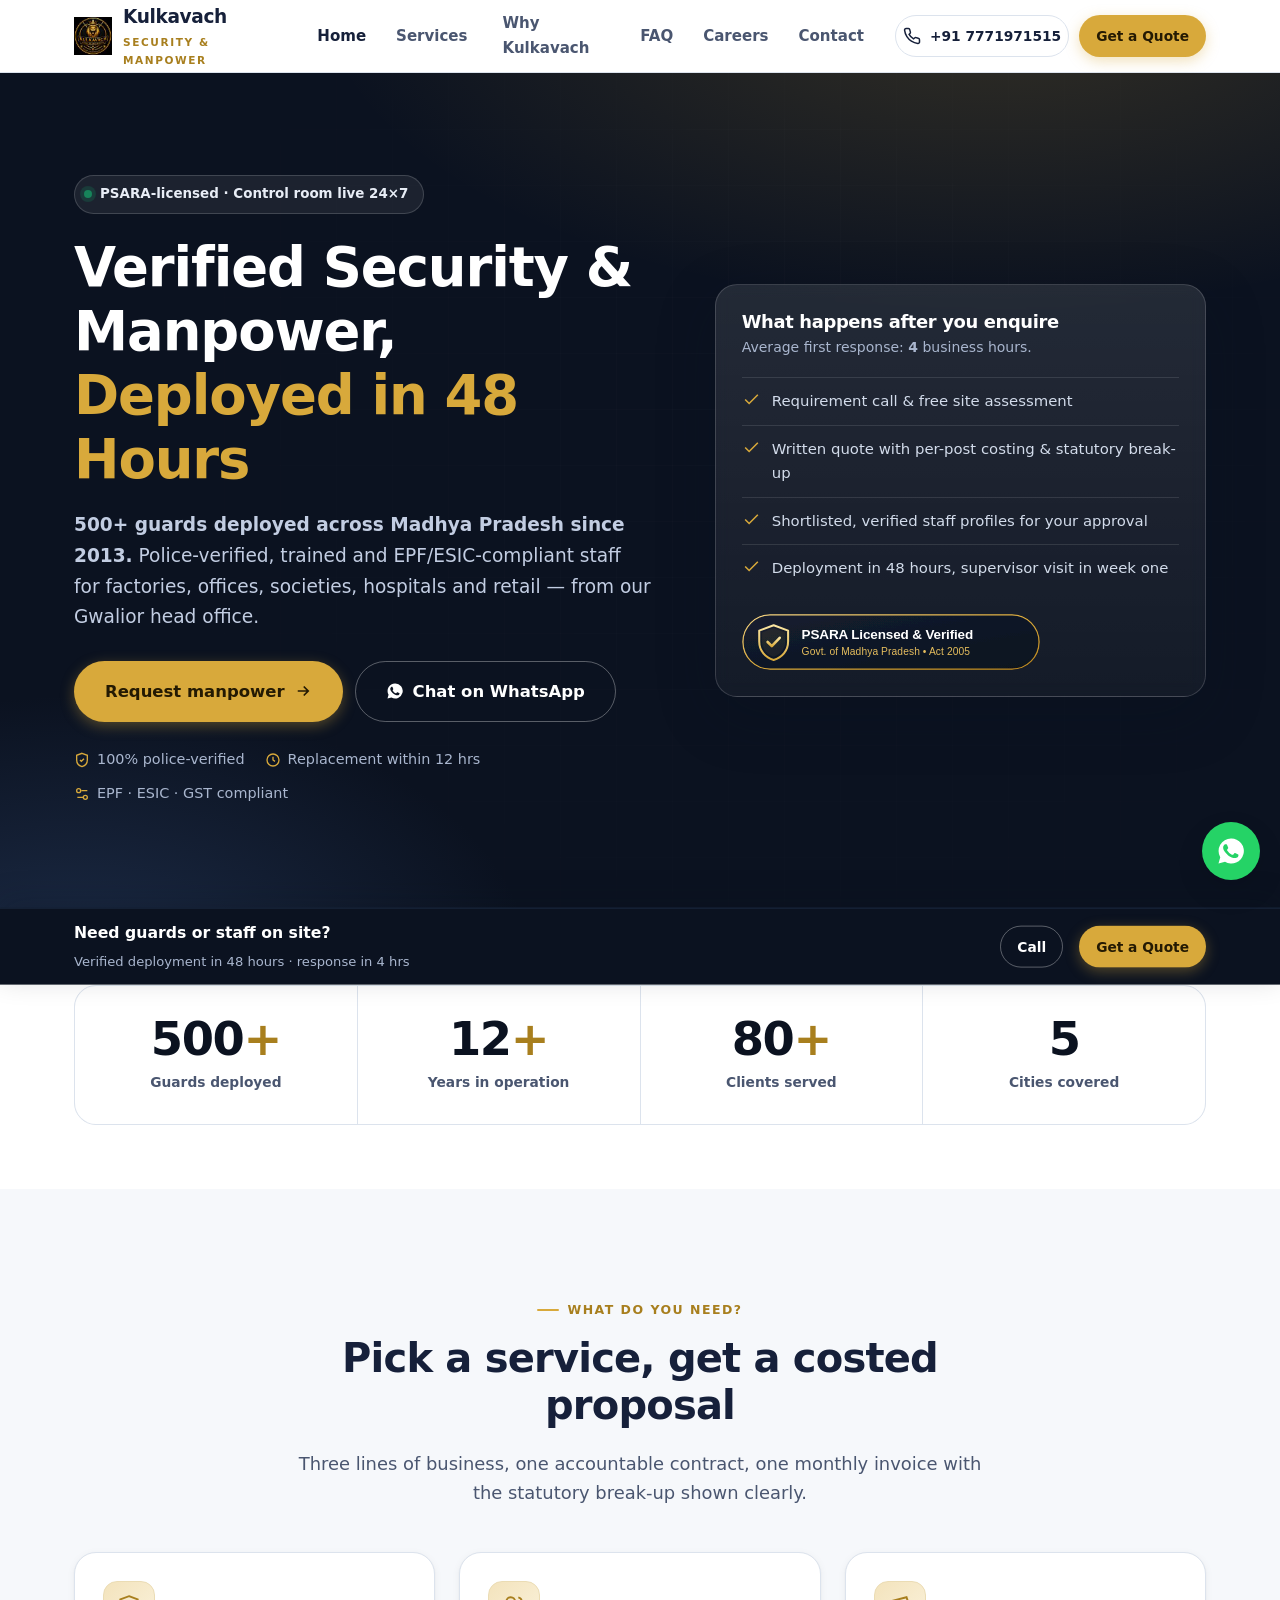
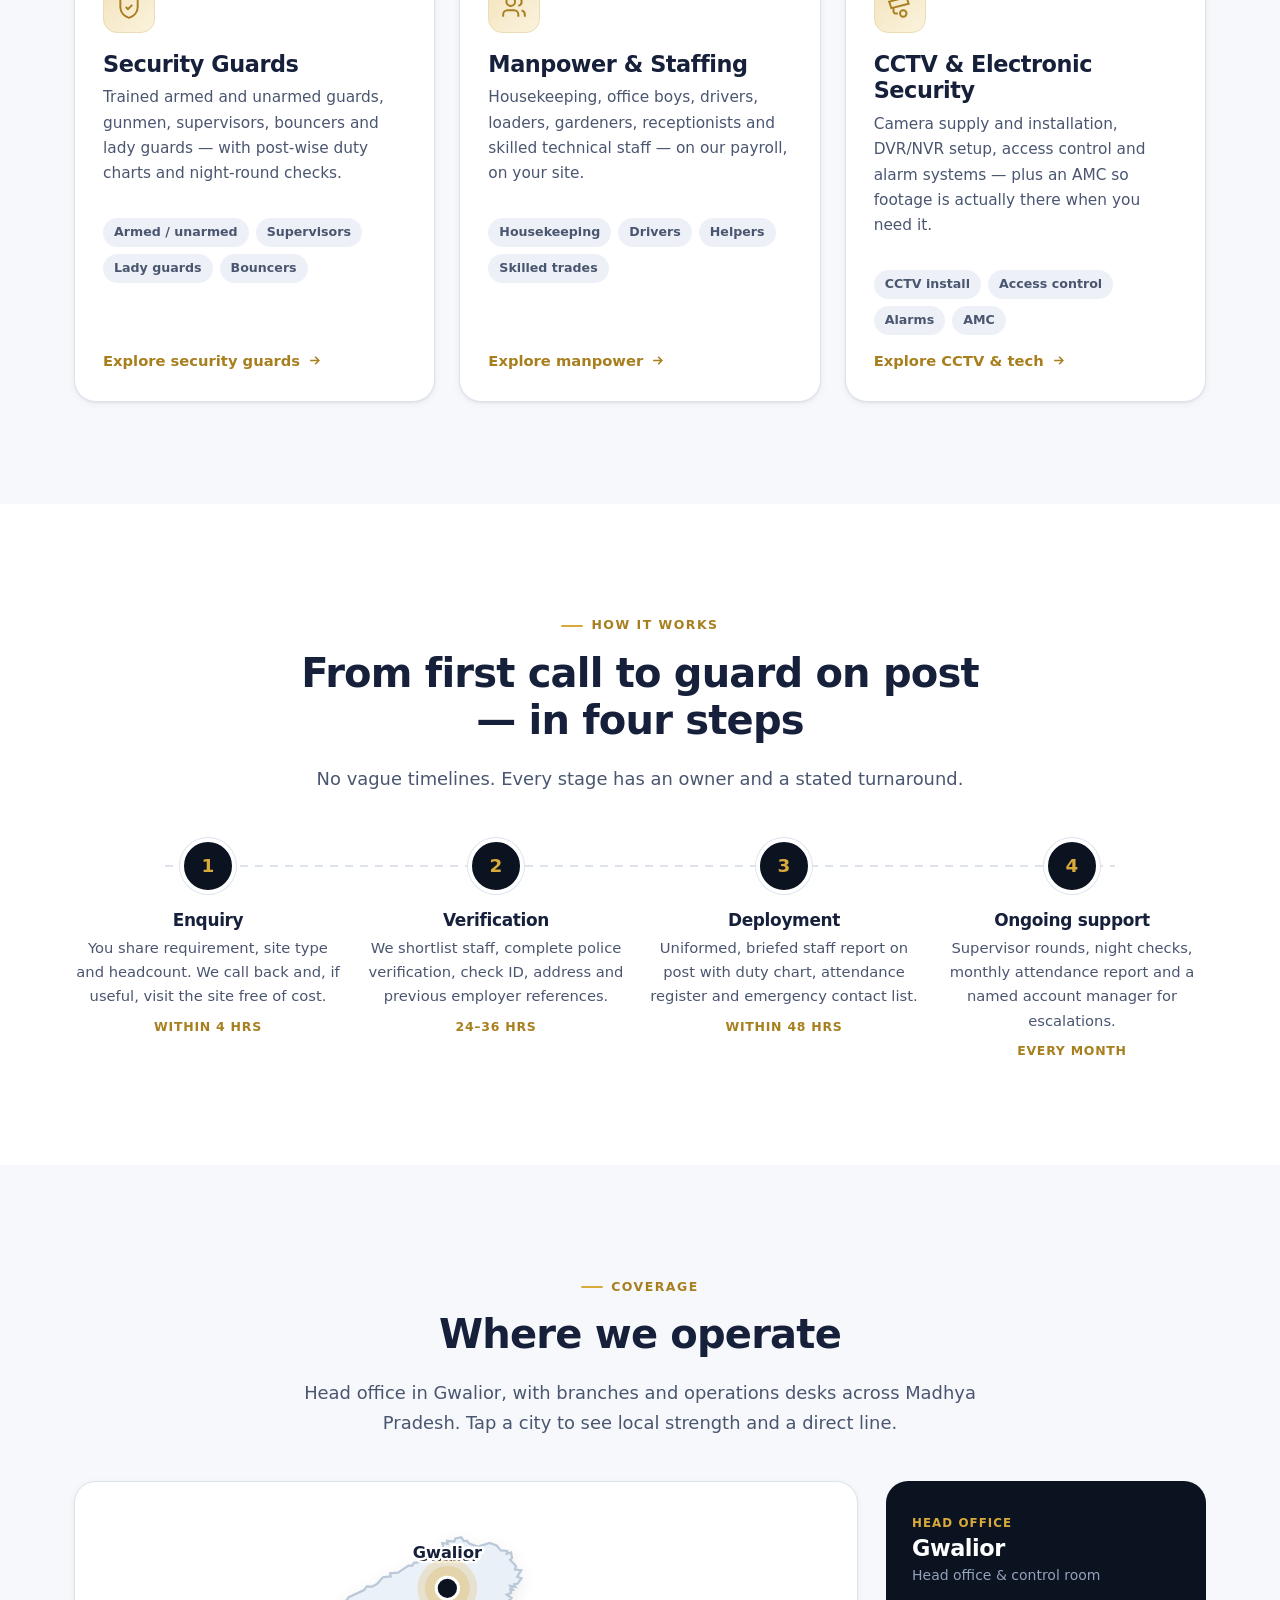
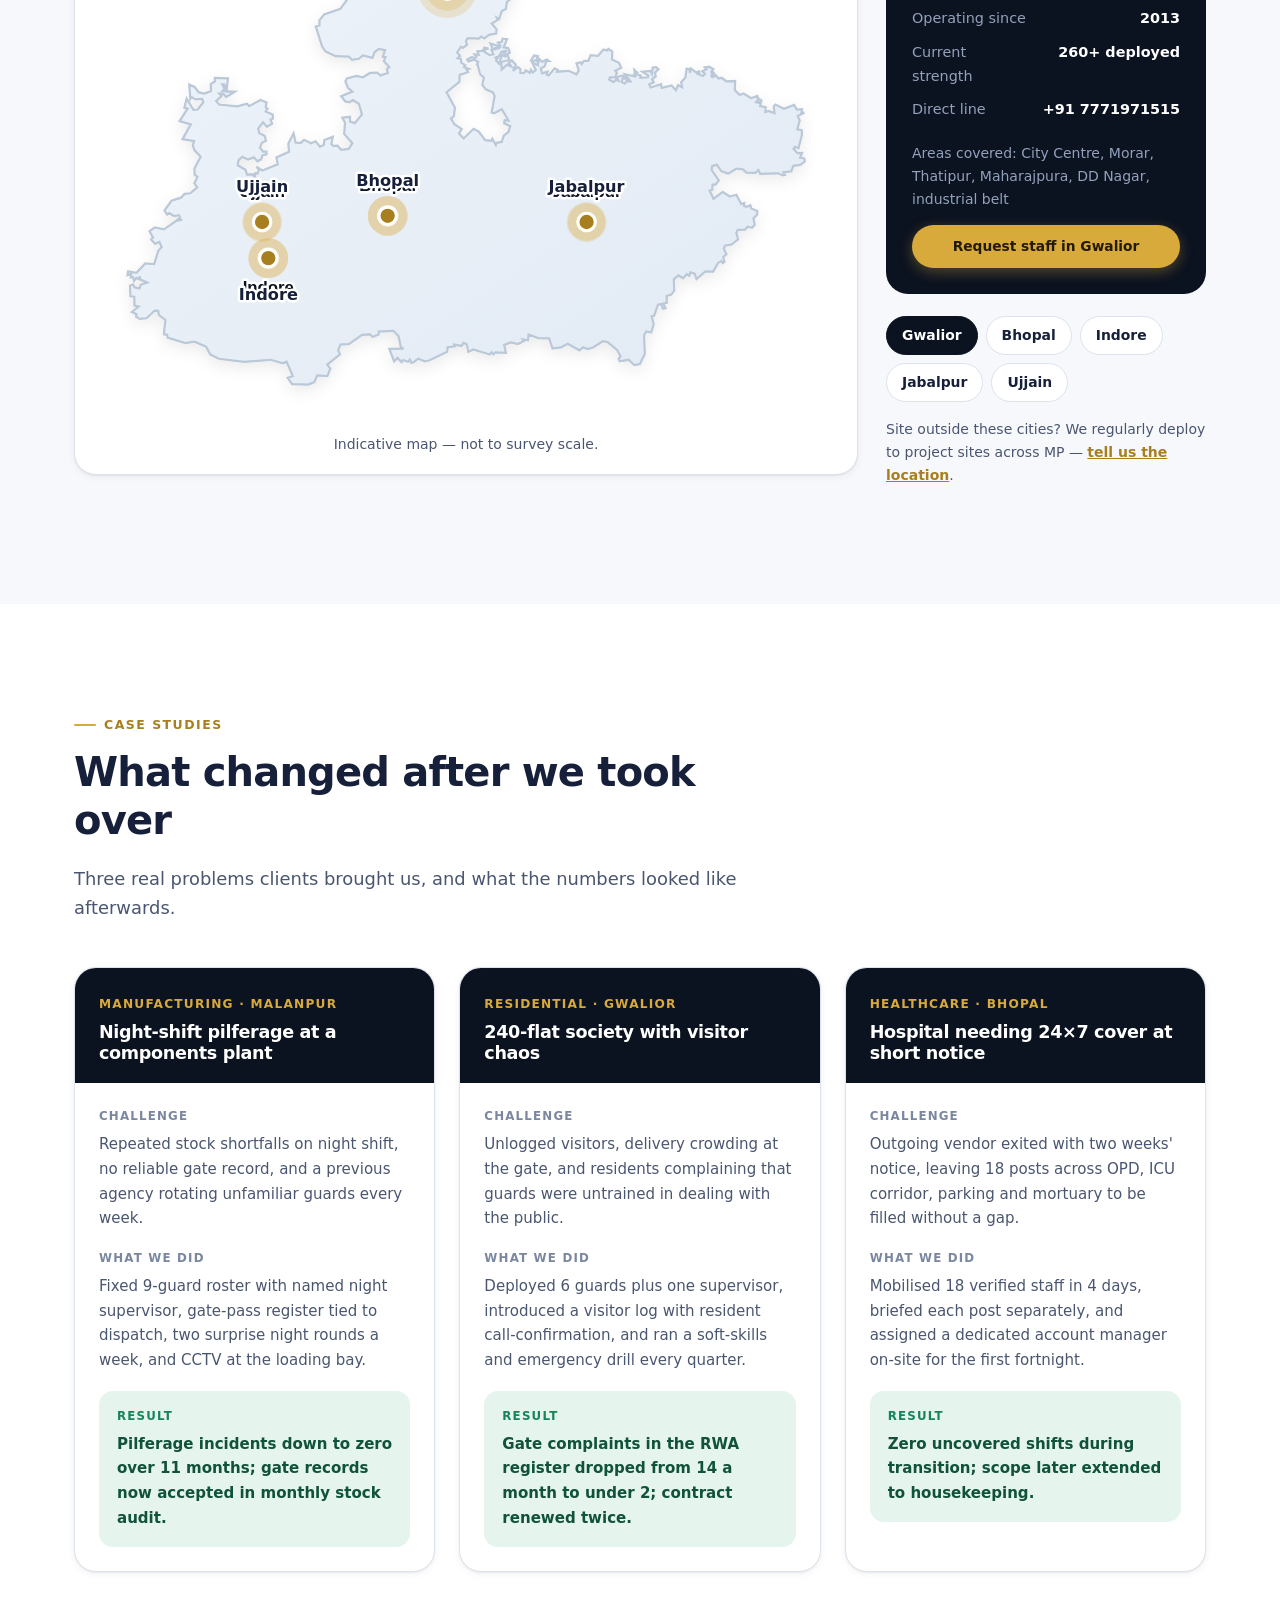
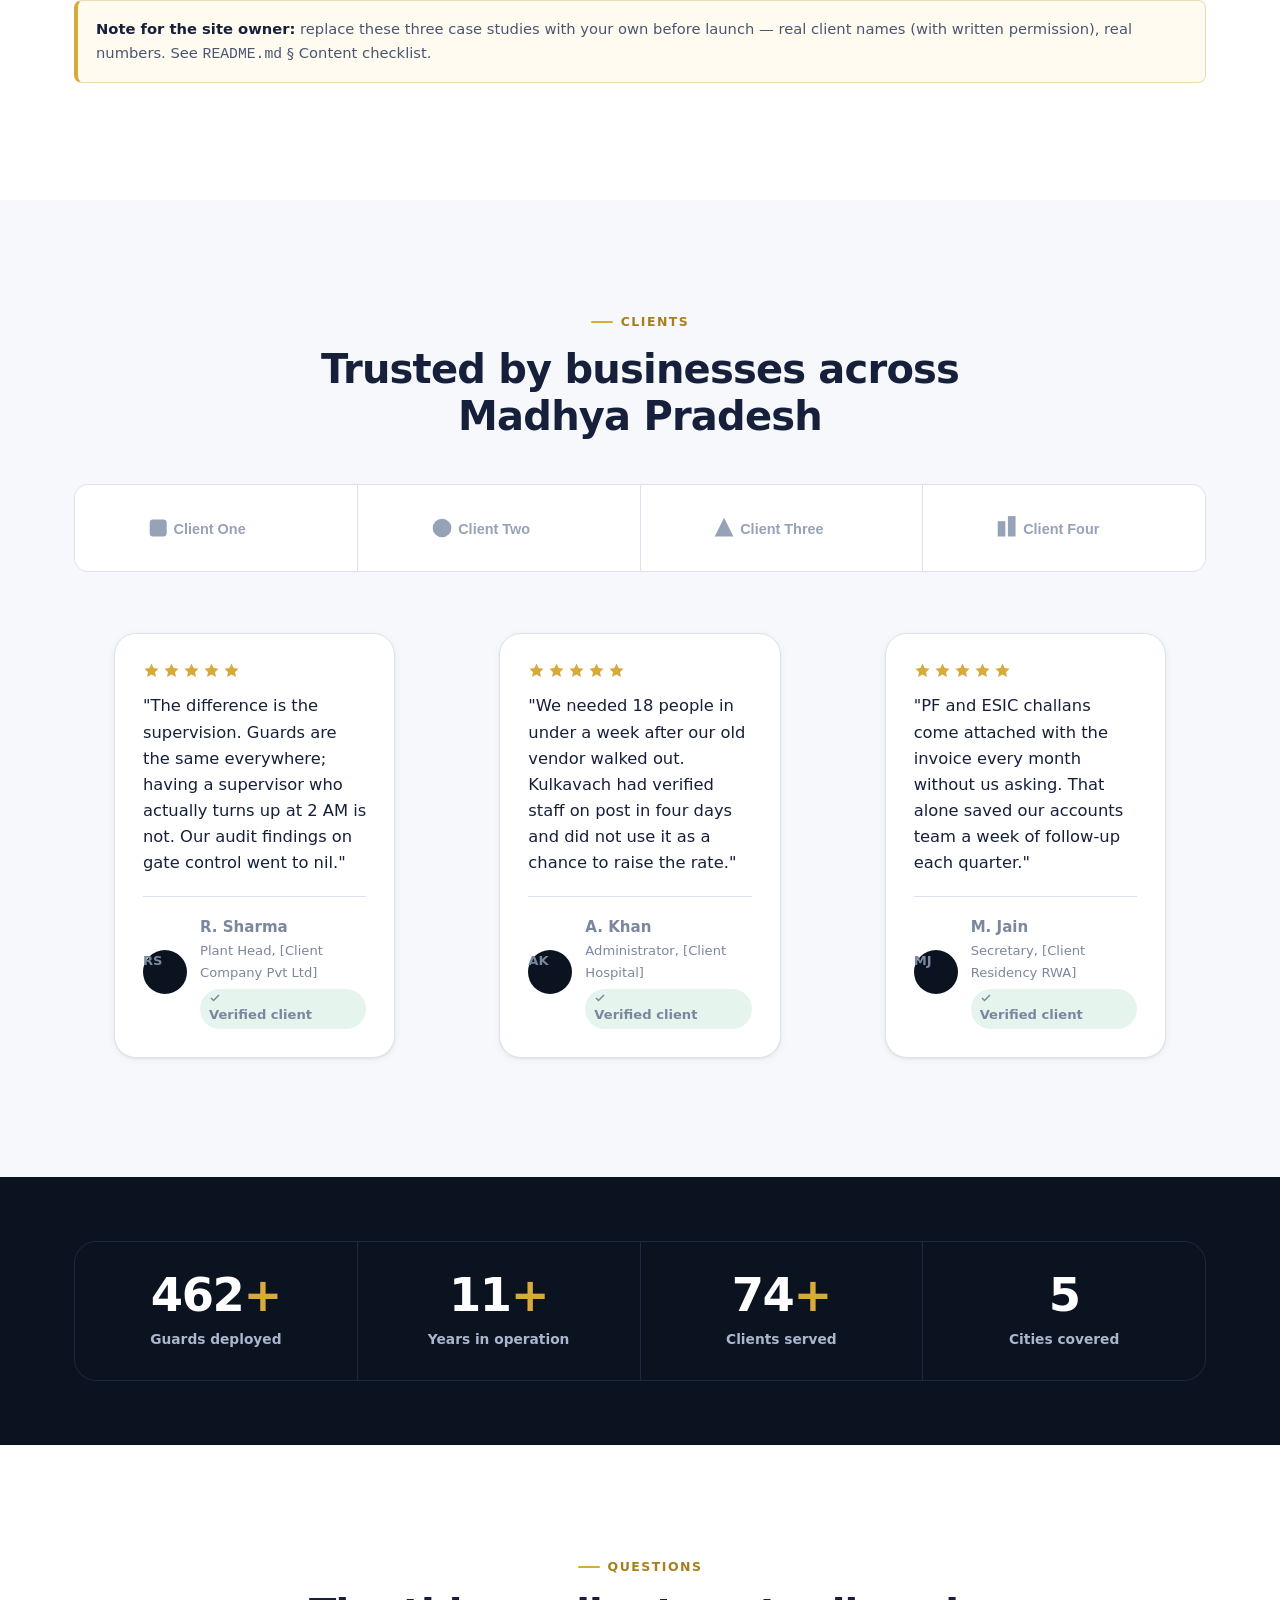
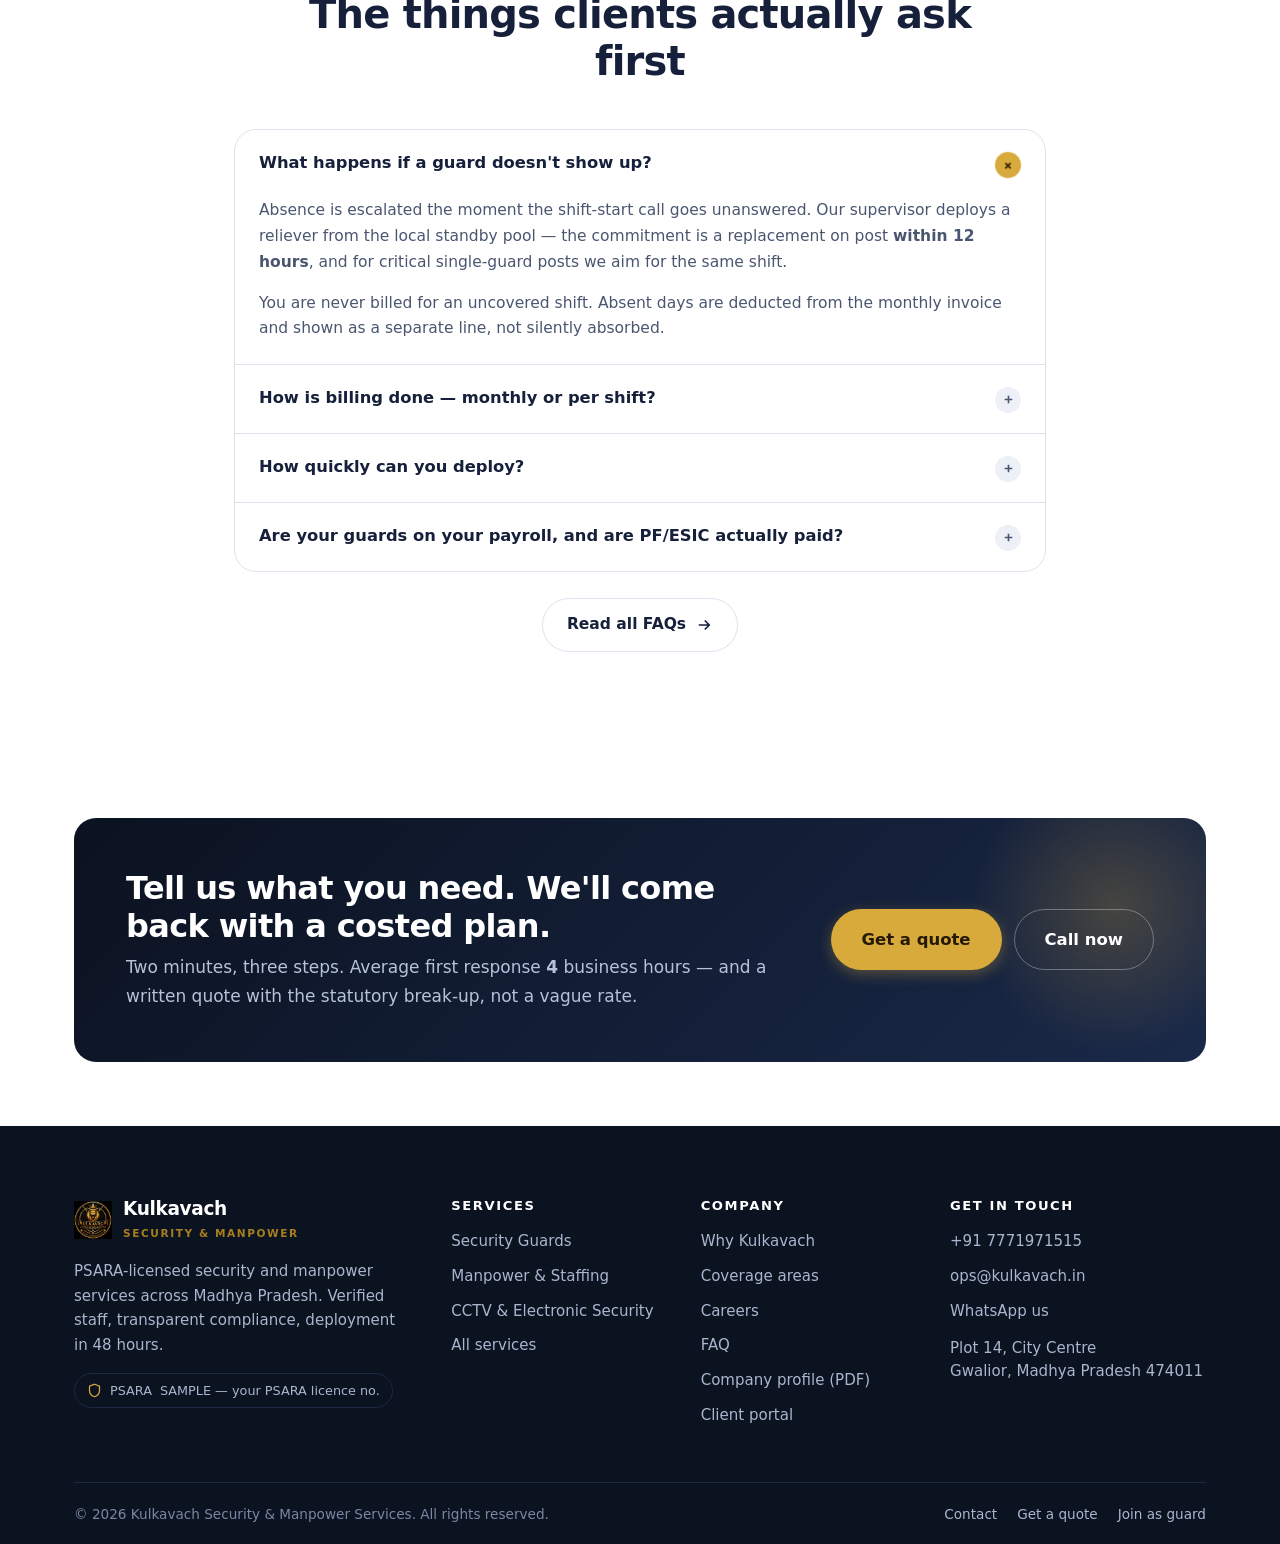
==== index.html @ 5e519652 "Show Madhya Pradesh coverage map" ====
<!DOCTYPE html>
<html lang="en-IN">
<head>
<meta charset="utf-8">
<meta name="viewport" content="width=device-width, initial-scale=1">
<title>Kulkavach — Verified Security &amp; Manpower, Deployed in 48 Hours | Gwalior &amp; MP</title>
<meta name="description" content="PSARA-licensed security guards, housekeeping and skilled manpower across Madhya Pradesh. Police-verified staff, EPF/ESIC compliant, deployed in 48 hours. Get a quote in under 2 minutes.">
<meta name="theme-color" content="#0B1220">
<link rel="icon" href="assets/img/kulkavach-logo.jpg" type="image/jpeg">
<link rel="canonical" href="https://www.kulkavach.in/">
<meta property="og:type" content="website">
<meta property="og:title" content="Kulkavach — Verified Security &amp; Manpower, Deployed in 48 Hours">
<meta property="og:description" content="PSARA-licensed guards and staffing across Madhya Pradesh. Police-verified, EPF/ESIC compliant, deployed in 48 hours.">
<meta property="og:image" content="assets/img/og-cover.svg">
<meta name="robots" content="noindex,nofollow"><!-- DEMO-ONLY: delete this line before launch -->
<link rel="stylesheet" href="assets/css/style.css">
</head>
<body data-wa-service="Security Guards / Manpower">

<a class="skip" href="#main">Skip to content</a>

<!-- ============================= HEADER ============================= -->
<header class="header">
  <div class="wrap header__inner">
    <a class="brand" href="index.html" aria-label="Kulkavach — home">
      <img class="brand__mark" src="assets/img/kulkavach-logo.jpg" alt="" aria-hidden="true">
      <span>
        <span class="brand__name" data-kv="brand.name">Kulkavach</span>
        <span class="brand__tag" data-kv="brand.tagline">Security &amp; Manpower</span>
      </span>
    </a>

    <nav class="nav" id="primary-nav" aria-label="Primary">
      <a href="index.html" aria-current="page">Home</a>

      <div class="nav__item">
        <button class="nav__toggle" type="button" aria-expanded="false" aria-haspopup="true">
          Services
          <svg viewBox="0 0 12 8" fill="none" stroke="currentColor" stroke-width="2" aria-hidden="true"><path d="M1 1l5 5 5-5"/></svg>
        </button>
        <ul class="nav__menu">
          <li><a href="security-guards.html"><strong>Security Guards</strong><span>Armed, unarmed, supervisors, bouncers</span></a></li>
          <li><a href="manpower.html"><strong>Manpower &amp; Staffing</strong><span>Housekeeping, drivers, helpers, skilled labour</span></a></li>
          <li><a href="cctv-surveillance.html"><strong>CCTV &amp; Electronic Security</strong><span>Install, monitor, maintain</span></a></li>
          <li><a href="services.html"><strong>All services</strong><span>Compare and choose</span></a></li>
        </ul>
      </div>

      <a href="about.html">Why Kulkavach</a>
      <a href="faq.html">FAQ</a>
      <a href="careers.html">Careers</a>
      <a href="contact.html">Contact</a>
    </nav>

    <div class="header__cta">
      <a class="btn btn--ghost btn--sm btn--phone" data-kv-href="tel:contact.phonePrimary" href="#">
        <svg viewBox="0 0 24 24" fill="none" stroke="currentColor" stroke-width="2" aria-hidden="true"><path d="M22 16.9v3a2 2 0 01-2.2 2 19.8 19.8 0 01-8.6-3.1 19.5 19.5 0 01-6-6A19.8 19.8 0 012.1 4.2 2 2 0 014.1 2h3a2 2 0 012 1.7c.1 1 .4 1.9.7 2.8a2 2 0 01-.5 2.1L8.1 9.9a16 16 0 006 6l1.3-1.2a2 2 0 012.1-.5c.9.3 1.8.6 2.8.7a2 2 0 011.7 2z"/></svg>
        <span data-kv="contact.phonePrimary">+91 94250 00000</span>
      </a>
      <a class="btn btn--primary btn--sm" href="quote.html">Get a Quote</a>
      <button class="burger" type="button" aria-label="Menu" aria-expanded="false" aria-controls="primary-nav"><span></span></button>
    </div>
  </div>
</header>

<main id="main">

<!-- ============================= HERO ============================= -->
<section class="hero" data-sticky-trigger>
  <div class="wrap">
    <div class="hero__grid">
      <div>
        <span class="pill">
          <span class="pill__dot pill__dot--live"></span>
          PSARA-licensed · Control room live 24×7
        </span>

        <h1>Verified Security &amp; Manpower,<br><em>Deployed in 48 Hours</em></h1>

        <p class="hero__sub">
          <strong>500+ guards deployed across Madhya Pradesh since 2013.</strong>
          Police-verified, trained and EPF/ESIC-compliant staff for factories, offices,
          societies, hospitals and retail — from our Gwalior head office.
        </p>

        <div class="btn-row">
          <a class="btn btn--primary btn--lg" href="quote.html">
            Request manpower
            <svg viewBox="0 0 24 24" fill="none" stroke="currentColor" stroke-width="2.2" aria-hidden="true"><path d="M5 12h14M13 6l6 6-6 6"/></svg>
          </a>
          <a class="btn btn--ghost-light btn--lg" data-kv-href="wa" href="#" rel="noopener">
            <svg viewBox="0 0 24 24" fill="currentColor" aria-hidden="true"><path d="M12 2a10 10 0 00-8.6 15L2 22l5.2-1.4A10 10 0 1012 2zm5.8 14.2c-.2.7-1.4 1.3-2 1.4-.5.1-1.2.1-1.9-.1-.4-.1-1-.3-1.8-.6-3-1.3-5-4.4-5.2-4.6-.1-.2-1.2-1.6-1.2-3s.7-2.1 1-2.4c.3-.3.6-.4.8-.4h.6c.2 0 .4 0 .7.5l.9 2.2c.1.2.1.4 0 .6l-.4.6-.3.3c-.1.2-.3.4-.1.7.2.3.8 1.3 1.7 2.1 1.2 1 2.1 1.4 2.4 1.5.3.1.5.1.7-.1l1-1.2c.2-.2.4-.2.6-.1l2.1 1c.3.1.5.2.5.4.1.1.1.8-.1 1.2z"/></svg>
            Chat on WhatsApp
          </a>
        </div>

        <div class="hero__proof">
          <span><svg viewBox="0 0 24 24" fill="none" stroke="currentColor" stroke-width="2"><path d="M9 12l2 2 4-4"/><path d="M12 2l8 3v7c0 5-3.5 8.7-8 10-4.5-1.3-8-5-8-10V5l8-3z"/></svg> 100% police-verified</span>
          <span><svg viewBox="0 0 24 24" fill="none" stroke="currentColor" stroke-width="2"><circle cx="12" cy="12" r="9"/><path d="M12 7v5l3 2"/></svg> Replacement within 12 hrs</span>
          <span><svg viewBox="0 0 24 24" fill="none" stroke="currentColor" stroke-width="2"><path d="M20 7h-9M14 17H5"/><circle cx="17" cy="17" r="3"/><circle cx="7" cy="7" r="3"/></svg> EPF · ESIC · GST compliant</span>
        </div>
      </div>

      <!-- Hero card -->
      <aside class="hero__card">
        <h3>What happens after you enquire</h3>
        <p class="small">Average first response: <strong data-response-hours>4</strong> business hours.</p>
        <ul class="minilist">
          <li><svg viewBox="0 0 24 24" fill="none" stroke="currentColor" stroke-width="2"><path d="M20 6L9 17l-5-5"/></svg> Requirement call &amp; free site assessment</li>
          <li><svg viewBox="0 0 24 24" fill="none" stroke="currentColor" stroke-width="2"><path d="M20 6L9 17l-5-5"/></svg> Written quote with per-post costing &amp; statutory break-up</li>
          <li><svg viewBox="0 0 24 24" fill="none" stroke="currentColor" stroke-width="2"><path d="M20 6L9 17l-5-5"/></svg> Shortlisted, verified staff profiles for your approval</li>
          <li><svg viewBox="0 0 24 24" fill="none" stroke="currentColor" stroke-width="2"><path d="M20 6L9 17l-5-5"/></svg> Deployment in 48 hours, supervisor visit in week one</li>
        </ul>

        <div style="margin-top:22px">
          <img class="seal-badge" src="assets/img/psara-badge.svg" alt="PSARA Licensed &amp; Verified — Govt. of Madhya Pradesh" width="320" height="60" loading="lazy">
        </div>
      </aside>
    </div>
  </div>
</section>

<!-- ============================= COUNTERS ============================= -->
<section class="section section--tight">
  <div class="wrap">
    <div class="counters reveal" data-counters></div>
  </div>
</section>

<!-- ============================= SERVICE SELECTOR ============================= -->
<section class="section section--paper2" id="services">
  <div class="wrap">
    <div class="section-head center">
      <span class="eyebrow">What do you need?</span>
      <h2>Pick a service, get a costed proposal</h2>
      <p class="lede">Three lines of business, one accountable contract, one monthly invoice with the statutory break-up shown clearly.</p>
    </div>

    <div class="grid g-3">
      <a class="card card--link reveal" href="security-guards.html">
        <span class="card__icon">
          <svg viewBox="0 0 24 24" fill="none" stroke="currentColor" stroke-width="1.8" aria-hidden="true"><path d="M12 2l8 3v7c0 5-3.5 8.7-8 10-4.5-1.3-8-5-8-10V5l8-3z"/><path d="M9 12l2 2 4-4"/></svg>
        </span>
        <h3>Security Guards</h3>
        <p>Trained armed and unarmed guards, gunmen, supervisors, bouncers and lady guards — with post-wise duty charts and night-round checks.</p>
        <ul class="taglist">
          <li>Armed / unarmed</li><li>Supervisors</li><li>Lady guards</li><li>Bouncers</li>
        </ul>
        <span class="card__more">Explore security guards
          <svg viewBox="0 0 24 24" fill="none" stroke="currentColor" stroke-width="2.4"><path d="M5 12h14M13 6l6 6-6 6"/></svg>
        </span>
      </a>

      <a class="card card--link reveal" href="manpower.html">
        <span class="card__icon">
          <svg viewBox="0 0 24 24" fill="none" stroke="currentColor" stroke-width="1.8" aria-hidden="true"><path d="M16 21v-2a4 4 0 00-4-4H6a4 4 0 00-4 4v2"/><circle cx="9" cy="7" r="4"/><path d="M22 21v-2a4 4 0 00-3-3.9"/><path d="M16 3.1a4 4 0 010 7.8"/></svg>
        </span>
        <h3>Manpower &amp; Staffing</h3>
        <p>Housekeeping, office boys, drivers, loaders, gardeners, receptionists and skilled technical staff — on our payroll, on your site.</p>
        <ul class="taglist">
          <li>Housekeeping</li><li>Drivers</li><li>Helpers</li><li>Skilled trades</li>
        </ul>
        <span class="card__more">Explore manpower
          <svg viewBox="0 0 24 24" fill="none" stroke="currentColor" stroke-width="2.4"><path d="M5 12h14M13 6l6 6-6 6"/></svg>
        </span>
      </a>

      <a class="card card--link reveal" href="cctv-surveillance.html">
        <span class="card__icon">
          <svg viewBox="0 0 24 24" fill="none" stroke="currentColor" stroke-width="1.8" aria-hidden="true"><path d="M2 7l16-4 2 6-16 4z"/><path d="M6 12v4a2 2 0 002 2h2"/><circle cx="15" cy="18" r="3"/></svg>
        </span>
        <h3>CCTV &amp; Electronic Security</h3>
        <p>Camera supply and installation, DVR/NVR setup, access control and alarm systems — plus an AMC so footage is actually there when you need it.</p>
        <ul class="taglist">
          <li>CCTV install</li><li>Access control</li><li>Alarms</li><li>AMC</li>
        </ul>
        <span class="card__more">Explore CCTV &amp; tech
          <svg viewBox="0 0 24 24" fill="none" stroke="currentColor" stroke-width="2.4"><path d="M5 12h14M13 6l6 6-6 6"/></svg>
        </span>
      </a>
    </div>
  </div>
</section>

<!-- ============================= PROCESS ============================= -->
<section class="section">
  <div class="wrap">
    <div class="section-head center">
      <span class="eyebrow">How it works</span>
      <h2>From first call to guard on post — in four steps</h2>
      <p class="lede">No vague timelines. Every stage has an owner and a stated turnaround.</p>
    </div>

    <div class="timeline reveal">
      <div class="step">
        <div class="step__num">1</div>
        <h3>Enquiry</h3>
        <p>You share requirement, site type and headcount. We call back and, if useful, visit the site free of cost.</p>
        <span class="step__meta">Within <span data-response-hours>4</span> hrs</span>
      </div>
      <div class="step">
        <div class="step__num">2</div>
        <h3>Verification</h3>
        <p>We shortlist staff, complete police verification, check ID, address and previous employer references.</p>
        <span class="step__meta">24–36 hrs</span>
      </div>
      <div class="step">
        <div class="step__num">3</div>
        <h3>Deployment</h3>
        <p>Uniformed, briefed staff report on post with duty chart, attendance register and emergency contact list.</p>
        <span class="step__meta">Within 48 hrs</span>
      </div>
      <div class="step">
        <div class="step__num">4</div>
        <h3>Ongoing support</h3>
        <p>Supervisor rounds, night checks, monthly attendance report and a named account manager for escalations.</p>
        <span class="step__meta">Every month</span>
      </div>
    </div>
  </div>
</section>

<!-- ============================= COMPLIANCE ============================= -->


<!-- ============================= COVERAGE MAP ============================= -->
<section class="section section--paper2" id="coverage">
  <div class="wrap">
    <div class="section-head center">
      <span class="eyebrow">Coverage</span>
      <h2>Where we operate</h2>
      <p class="lede">Head office in Gwalior, with branches and operations desks across Madhya Pradesh. Tap a city to see local strength and a direct line.</p>
    </div>

    <div class="mapwrap reveal">
      <div class="mapbox" data-coverage-map>
        <svg viewBox="0 0 600 420" role="img" aria-label="Map of Madhya Pradesh showing Kulkavach coverage cities"><image href="assets/img/madhya-pradesh-map.svg" x="0" y="0" width="600" height="420" preserveAspectRatio="none"></image><g data-pins></g></svg>
        <p class="small muted center" style="margin:10px 0 0">Indicative map — not to survey scale.</p>
      </div>

      <div>
        <div class="cityinfo" data-city-info></div>
        <div class="citylist" data-city-chips></div>
        <p class="small muted" style="margin-top:16px">
          Site outside these cities? We regularly deploy to project sites across MP —
          <a href="quote.html" style="color:var(--gold-deep);font-weight:650">tell us the location</a>.
        </p>
      </div>
    </div>
  </div>
</section>

<!-- ============================= CASE STUDIES ============================= -->
<section class="section">
  <div class="wrap">
    <div class="section-head">
      <span class="eyebrow">Case studies</span>
      <h2>What changed after we took over</h2>
      <p class="lede">Three real problems clients brought us, and what the numbers looked like afterwards.</p>
    </div>

    <div class="grid g-3">
      <article class="case reveal">
        <div class="case__head">
          <span>Manufacturing · Malanpur</span>
          <h3>Night-shift pilferage at a components plant</h3>
        </div>
        <div class="case__body">
          <div class="case__row"><span>Challenge</span><p>Repeated stock shortfalls on night shift, no reliable gate record, and a previous agency rotating unfamiliar guards every week.</p></div>
          <div class="case__row"><span>What we did</span><p>Fixed 9-guard roster with named night supervisor, gate-pass register tied to dispatch, two surprise night rounds a week, and CCTV at the loading bay.</p></div>
          <div class="case__row case__result"><span>Result</span><p>Pilferage incidents down to zero over 11 months; gate records now accepted in monthly stock audit.</p></div>
        </div>
      </article>

      <article class="case reveal">
        <div class="case__head">
          <span>Residential · Gwalior</span>
          <h3>240-flat society with visitor chaos</h3>
        </div>
        <div class="case__body">
          <div class="case__row"><span>Challenge</span><p>Unlogged visitors, delivery crowding at the gate, and residents complaining that guards were untrained in dealing with the public.</p></div>
          <div class="case__row"><span>What we did</span><p>Deployed 6 guards plus one supervisor, introduced a visitor log with resident call-confirmation, and ran a soft-skills and emergency drill every quarter.</p></div>
          <div class="case__row case__result"><span>Result</span><p>Gate complaints in the RWA register dropped from 14 a month to under 2; contract renewed twice.</p></div>
        </div>
      </article>

      <article class="case reveal">
        <div class="case__head">
          <span>Healthcare · Bhopal</span>
          <h3>Hospital needing 24×7 cover at short notice</h3>
        </div>
        <div class="case__body">
          <div class="case__row"><span>Challenge</span><p>Outgoing vendor exited with two weeks' notice, leaving 18 posts across OPD, ICU corridor, parking and mortuary to be filled without a gap.</p></div>
          <div class="case__row"><span>What we did</span><p>Mobilised 18 verified staff in 4 days, briefed each post separately, and assigned a dedicated account manager on-site for the first fortnight.</p></div>
          <div class="case__row case__result"><span>Result</span><p>Zero uncovered shifts during transition; scope later extended to housekeeping.</p></div>
        </div>
      </article>
    </div>

    <p class="note" style="margin-top:28px">
      <strong>Note for the site owner:</strong> replace these three case studies with your own before launch —
      real client names (with written permission), real numbers. See <code>README.md</code> § Content checklist.
    </p>
  </div>
</section>

<!-- ============================= TESTIMONIALS + LOGOS ============================= -->
<section class="section section--paper2">
  <div class="wrap">
    <div class="section-head center">
      <span class="eyebrow">Clients</span>
      <h2>Trusted by businesses across Madhya Pradesh</h2>
    </div>

    <div class="logostrip reveal" style="margin-bottom:44px">
      <div class="logostrip__cell"><svg viewBox="0 0 160 40" fill="currentColor" role="img" aria-label="Client logo placeholder"><rect x="2" y="10" width="20" height="20" rx="4"/><text x="30" y="27" font-family="Inter,sans-serif" font-size="17" font-weight="700">Client One</text></svg></div>
      <div class="logostrip__cell"><svg viewBox="0 0 160 40" fill="currentColor" role="img" aria-label="Client logo placeholder"><circle cx="13" cy="20" r="11"/><text x="32" y="27" font-family="Inter,sans-serif" font-size="17" font-weight="700">Client Two</text></svg></div>
      <div class="logostrip__cell"><svg viewBox="0 0 160 40" fill="currentColor" role="img" aria-label="Client logo placeholder"><polygon points="13,8 24,30 2,30"/><text x="32" y="27" font-family="Inter,sans-serif" font-size="17" font-weight="700">Client Three</text></svg></div>
      <div class="logostrip__cell"><svg viewBox="0 0 160 40" fill="currentColor" role="img" aria-label="Client logo placeholder"><rect x="2" y="12" width="9" height="18"/><rect x="14" y="6" width="9" height="24"/><text x="32" y="27" font-family="Inter,sans-serif" font-size="17" font-weight="700">Client Four</text></svg></div>
    </div>

    <div class="grid g-3">
      <figure class="quote reveal">
        <div class="quote__stars" aria-label="5 out of 5">
          <svg viewBox="0 0 24 24" fill="currentColor"><path d="M12 2l3 6.5 7 .9-5 4.8 1.2 7L12 17.8 5.8 21.2 7 14.2 2 9.4l7-.9z"/></svg>
          <svg viewBox="0 0 24 24" fill="currentColor"><path d="M12 2l3 6.5 7 .9-5 4.8 1.2 7L12 17.8 5.8 21.2 7 14.2 2 9.4l7-.9z"/></svg>
          <svg viewBox="0 0 24 24" fill="currentColor"><path d="M12 2l3 6.5 7 .9-5 4.8 1.2 7L12 17.8 5.8 21.2 7 14.2 2 9.4l7-.9z"/></svg>
          <svg viewBox="0 0 24 24" fill="currentColor"><path d="M12 2l3 6.5 7 .9-5 4.8 1.2 7L12 17.8 5.8 21.2 7 14.2 2 9.4l7-.9z"/></svg>
          <svg viewBox="0 0 24 24" fill="currentColor"><path d="M12 2l3 6.5 7 .9-5 4.8 1.2 7L12 17.8 5.8 21.2 7 14.2 2 9.4l7-.9z"/></svg>
        </div>
        <blockquote>"The difference is the supervision. Guards are the same everywhere; having a supervisor who actually turns up at 2 AM is not. Our audit findings on gate control went to nil."</blockquote>
        <figcaption class="quote__who">
          <span class="avatar">RS</span>
          <span>
            <strong>R. Sharma</strong>
            <span>Plant Head, [Client Company Pvt Ltd]</span>
            <span class="verified-tag"><svg viewBox="0 0 24 24" fill="none" stroke="currentColor" stroke-width="3"><path d="M20 6L9 17l-5-5"/></svg> Verified client</span>
          </span>
        </figcaption>
      </figure>

      <figure class="quote reveal">
        <div class="quote__stars" aria-label="5 out of 5">
          <svg viewBox="0 0 24 24" fill="currentColor"><path d="M12 2l3 6.5 7 .9-5 4.8 1.2 7L12 17.8 5.8 21.2 7 14.2 2 9.4l7-.9z"/></svg>
          <svg viewBox="0 0 24 24" fill="currentColor"><path d="M12 2l3 6.5 7 .9-5 4.8 1.2 7L12 17.8 5.8 21.2 7 14.2 2 9.4l7-.9z"/></svg>
          <svg viewBox="0 0 24 24" fill="currentColor"><path d="M12 2l3 6.5 7 .9-5 4.8 1.2 7L12 17.8 5.8 21.2 7 14.2 2 9.4l7-.9z"/></svg>
          <svg viewBox="0 0 24 24" fill="currentColor"><path d="M12 2l3 6.5 7 .9-5 4.8 1.2 7L12 17.8 5.8 21.2 7 14.2 2 9.4l7-.9z"/></svg>
          <svg viewBox="0 0 24 24" fill="currentColor"><path d="M12 2l3 6.5 7 .9-5 4.8 1.2 7L12 17.8 5.8 21.2 7 14.2 2 9.4l7-.9z"/></svg>
        </div>
        <blockquote>"We needed 18 people in under a week after our old vendor walked out. Kulkavach had verified staff on post in four days and did not use it as a chance to raise the rate."</blockquote>
        <figcaption class="quote__who">
          <span class="avatar">AK</span>
          <span>
            <strong>A. Khan</strong>
            <span>Administrator, [Client Hospital]</span>
            <span class="verified-tag"><svg viewBox="0 0 24 24" fill="none" stroke="currentColor" stroke-width="3"><path d="M20 6L9 17l-5-5"/></svg> Verified client</span>
          </span>
        </figcaption>
      </figure>

      <figure class="quote reveal">
        <div class="quote__stars" aria-label="5 out of 5">
          <svg viewBox="0 0 24 24" fill="currentColor"><path d="M12 2l3 6.5 7 .9-5 4.8 1.2 7L12 17.8 5.8 21.2 7 14.2 2 9.4l7-.9z"/></svg>
          <svg viewBox="0 0 24 24" fill="currentColor"><path d="M12 2l3 6.5 7 .9-5 4.8 1.2 7L12 17.8 5.8 21.2 7 14.2 2 9.4l7-.9z"/></svg>
          <svg viewBox="0 0 24 24" fill="currentColor"><path d="M12 2l3 6.5 7 .9-5 4.8 1.2 7L12 17.8 5.8 21.2 7 14.2 2 9.4l7-.9z"/></svg>
          <svg viewBox="0 0 24 24" fill="currentColor"><path d="M12 2l3 6.5 7 .9-5 4.8 1.2 7L12 17.8 5.8 21.2 7 14.2 2 9.4l7-.9z"/></svg>
          <svg viewBox="0 0 24 24" fill="currentColor"><path d="M12 2l3 6.5 7 .9-5 4.8 1.2 7L12 17.8 5.8 21.2 7 14.2 2 9.4l7-.9z"/></svg>
        </div>
        <blockquote>"PF and ESIC challans come attached with the invoice every month without us asking. That alone saved our accounts team a week of follow-up each quarter."</blockquote>
        <figcaption class="quote__who">
          <span class="avatar">MJ</span>
          <span>
            <strong>M. Jain</strong>
            <span>Secretary, [Client Residency RWA]</span>
            <span class="verified-tag"><svg viewBox="0 0 24 24" fill="none" stroke="currentColor" stroke-width="3"><path d="M20 6L9 17l-5-5"/></svg> Verified client</span>
          </span>
        </figcaption>
      </figure>
    </div>
  </div>
</section>

<!-- ============================= STAT BAR ============================= -->
<section class="section section--tight statbar">
  <div class="wrap">
    <div class="counters" data-counters></div>
  </div>
</section>

<!-- ============================= FAQ PREVIEW ============================= -->
<section class="section">
  <div class="wrap" style="max-width:860px">
    <div class="section-head center">
      <span class="eyebrow">Questions</span>
      <h2>The things clients actually ask first</h2>
    </div>

    <div class="accordion reveal">
      <div class="acc is-open">
        <button class="acc__btn" type="button">
          What happens if a guard doesn't show up?
          <span class="acc__ico"><svg viewBox="0 0 24 24" fill="none" stroke="currentColor" stroke-width="3"><path d="M12 5v14M5 12h14"/></svg></span>
        </button>
        <div class="acc__panel"><div class="acc__inner"><div>
          <p>Absence is escalated the moment the shift-start call goes unanswered. Our supervisor deploys a reliever from the local standby pool — the commitment is a replacement on post <strong>within 12 hours</strong>, and for critical single-guard posts we aim for the same shift.</p>
          <p class="mb-0">You are never billed for an uncovered shift. Absent days are deducted from the monthly invoice and shown as a separate line, not silently absorbed.</p>
        </div></div></div>
      </div>

      <div class="acc">
        <button class="acc__btn" type="button">
          How is billing done — monthly or per shift?
          <span class="acc__ico"><svg viewBox="0 0 24 24" fill="none" stroke="currentColor" stroke-width="3"><path d="M12 5v14M5 12h14"/></svg></span>
        </button>
        <div class="acc__panel"><div class="acc__inner"><div>
          <p>Standard contracts are billed <strong>monthly in arrears</strong>, against the attendance register signed by your site in-charge. The invoice shows per-post rate, actual days worked, overtime if any, statutory contributions (PF/ESIC) and GST as separate lines — so nothing is bundled into one opaque figure.</p>
          <p class="mb-0">Short-term and event deployments are billed <strong>per shift</strong>, usually with part-payment in advance. Payment terms are typically 15–30 days from invoice; we can align to your procurement cycle.</p>
        </div></div></div>
      </div>

      <div class="acc">
        <button class="acc__btn" type="button">
          How quickly can you deploy?
          <span class="acc__ico"><svg viewBox="0 0 24 24" fill="none" stroke="currentColor" stroke-width="3"><path d="M12 5v14M5 12h14"/></svg></span>
        </button>
        <div class="acc__panel"><div class="acc__inner"><div>
          <p class="mb-0">For standard requirements in our covered cities, verified staff are on post <strong>within 48 hours</strong> of a confirmed order. Large mobilisations (20+ personnel) or specialised roles such as armed gunmen typically take 5–7 working days because of licence and verification checks.</p>
        </div></div></div>
      </div>

      <div class="acc">
        <button class="acc__btn" type="button">
          Are your guards on your payroll, and are PF/ESIC actually paid?
          <span class="acc__ico"><svg viewBox="0 0 24 24" fill="none" stroke="currentColor" stroke-width="3"><path d="M12 5v14M5 12h14"/></svg></span>
        </button>
        <div class="acc__panel"><div class="acc__inner"><div>
          <p class="mb-0">Yes. Every deployed person is our employee, paid at or above the applicable minimum wage through bank transfer, with monthly EPF and ESIC contributions. <strong>Challan copies are attached to your invoice each month</strong> so your compliance file is complete without you chasing us — this is the single most common audit gap with security vendors.</p>
        </div></div></div>
      </div>
    </div>

    <div class="center" style="margin-top:26px">
      <a class="btn btn--ghost" href="faq.html">Read all FAQs
        <svg viewBox="0 0 24 24" fill="none" stroke="currentColor" stroke-width="2.2"><path d="M5 12h14M13 6l6 6-6 6"/></svg>
      </a>
    </div>
  </div>
</section>

<!-- ============================= CTA BAND ============================= -->
<section class="section section--tight">
  <div class="wrap">
    <div class="ctaband reveal">
      <div>
        <h2>Tell us what you need. We'll come back with a costed plan.</h2>
        <p>Two minutes, three steps. Average first response <strong data-response-hours>4</strong> business hours — and a written quote with the statutory break-up, not a vague rate.</p>
      </div>
      <div class="btn-row">
        <a class="btn btn--primary btn--lg" href="quote.html">Get a quote</a>
        <a class="btn btn--ghost-light btn--lg" data-kv-href="tel:contact.phonePrimary" href="#">Call now</a>
      </div>
    </div>
  </div>
</section>

</main>

<!-- ============================= FOOTER ============================= -->
<footer class="footer">
  <div class="wrap">
    <div class="footer__grid">
      <div>
        <a class="brand" href="index.html" style="margin-bottom:16px">
          <img class="brand__mark" src="assets/img/kulkavach-logo.jpg" alt="" aria-hidden="true">
          <span><span class="brand__name" data-kv="brand.name">Kulkavach</span>
          <span class="brand__tag" data-kv="brand.tagline">Security &amp; Manpower</span></span>
        </a>
        <p style="max-width:34ch">PSARA-licensed security and manpower services across Madhya Pradesh. Verified staff, transparent compliance, deployment in 48 hours.</p>
        <span class="footer__lic">
          <svg viewBox="0 0 24 24" fill="none" stroke="currentColor" stroke-width="2"><path d="M12 2l8 3v7c0 5-3.5 8.7-8 10-4.5-1.3-8-5-8-10V5l8-3z"/></svg>
          PSARA <span data-kv="compliance.psaraNumber">—</span>
        </span>
      </div>

      <div>
        <h4>Services</h4>
        <ul>
          <li><a href="security-guards.html">Security Guards</a></li>
          <li><a href="manpower.html">Manpower &amp; Staffing</a></li>
          <li><a href="cctv-surveillance.html">CCTV &amp; Electronic Security</a></li>
          <li><a href="services.html">All services</a></li>
        </ul>
      </div>

      <div>
        <h4>Company</h4>
        <ul>
          <li><a href="about.html">Why Kulkavach</a></li>
          <li><a href="index.html#coverage">Coverage areas</a></li>
          <li><a href="careers.html">Careers</a></li>
          <li><a href="faq.html">FAQ</a></li>
          <li><a href="company-profile.html">Company profile (PDF)</a></li>
          <li><a href="portal.html">Client portal</a></li>
        </ul>
      </div>

      <div>
        <h4>Get in touch</h4>
        <ul>
          <li><a data-kv-href="tel:contact.phonePrimary" href="#"><span data-kv="contact.phonePrimary">—</span></a></li>
          <li><a data-kv-href="mailto:contact.email" href="#"><span data-kv="contact.email">—</span></a></li>
          <li><a data-kv-href="wa" href="#">WhatsApp us</a></li>
          <li style="margin-top:14px;line-height:1.5">
            <span data-kv="contact.address.line1">—</span><br>
            <span data-kv="contact.address.line2">—</span>
          </li>
        </ul>
      </div>
    </div>

    <div class="footer__bottom">
      <span>&copy; <span data-kv-year>2026</span> <span data-kv="brand.legalName">Kulkavach</span>. All rights reserved.</span>
      <nav>
        <a href="contact.html">Contact</a>
        <a href="quote.html">Get a quote</a>
        <a href="careers.html">Join as guard</a>
      </nav>
    </div>
  </div>
</footer>

<!-- ============================= STICKY CTA BAR ============================= -->
<div class="stickybar" role="region" aria-label="Quick actions">
  <div class="wrap stickybar__inner">
    <div class="stickybar__text">
      <strong>Need guards or staff on site?</strong>
      <span>Verified deployment in 48 hours · response in <span data-response-hours>4</span> hrs</span>
    </div>
    <a class="btn btn--ghost-light btn--sm" data-kv-href="tel:contact.phonePrimary" href="#">Call</a>
    <a class="btn btn--primary btn--sm" href="quote.html">Get a Quote</a>
  </div>
</div>

<!-- ============================= WHATSAPP FAB ============================= -->
<div class="fab">
  <div class="fab__wrap">
    <span class="fab__label">Chat with us on WhatsApp</span>
    <a class="fab__btn fab__btn--wa" data-kv-href="wa" href="#" aria-label="Chat on WhatsApp" style="position:relative">
      <svg viewBox="0 0 24 24" fill="currentColor" aria-hidden="true"><path d="M12 2a10 10 0 00-8.6 15L2 22l5.2-1.4A10 10 0 1012 2zm5.8 14.2c-.2.7-1.4 1.3-2 1.4-.5.1-1.2.1-1.9-.1-.4-.1-1-.3-1.8-.6-3-1.3-5-4.4-5.2-4.6-.1-.2-1.2-1.6-1.2-3s.7-2.1 1-2.4c.3-.3.6-.4.8-.4h.6c.2 0 .4 0 .7.5l.9 2.2c.1.2.1.4 0 .6l-.4.6-.3.3c-.1.2-.3.4-.1.7.2.3.8 1.3 1.7 2.1 1.2 1 2.1 1.4 2.4 1.5.3.1.5.1.7-.1l1-1.2c.2-.2.4-.2.6-.1l2.1 1c.3.1.5.2.5.4.1.1.1.8-.1 1.2z"/></svg>
    </a>
  </div>
</div>

<!-- ============================= PSARA MODAL ============================= -->
<div class="modal" id="psaraModal" role="dialog" aria-modal="true" aria-labelledby="psaraTitle" aria-hidden="true">
  <div class="modal__box">
    <div class="modal__head">
      <svg class="seal__mark" viewBox="0 0 40 44" fill="none" aria-hidden="true">
        <path d="M20 2 36 8v13.5C36 31.8 29.2 39.6 20 42 10.8 39.6 4 31.8 4 21.5V8L20 2z" fill="none" stroke="currentColor" stroke-width="2.2"/>
        <path d="M13.5 21.5 18.5 26.5 27 17" stroke="currentColor" stroke-width="2.8" stroke-linecap="round" stroke-linejoin="round"/>
      </svg>
      <div>
        <h3 id="psaraTitle">Licence &amp; compliance</h3>
        <p>Private Security Agencies (Regulation) Act, 2005</p>
      </div>
      <button class="modal__x" type="button" data-modal-close aria-label="Close">&times;</button>
    </div>
    <div class="modal__body">
      <dl class="deflist">
        <dt>Licence number</dt><dd data-kv="compliance.psaraNumber">—</dd>
        <dt>Issuing authority</dt><dd data-kv="compliance.psaraIssuer">—</dd>
        <dt>Valid from</dt><dd data-kv="compliance.psaraValidFrom">—</dd>
        <dt>Valid until</dt><dd data-kv="compliance.psaraValidTo">—</dd>
        <dt>Status</dt><dd class="ok" data-kv="compliance.psaraStatus">—</dd>
        <dt>GSTIN</dt><dd data-kv="compliance.gstin">—</dd>
        <dt>EPF establishment code</dt><dd data-kv="compliance.pfCode">—</dd>
        <dt>ESIC code</dt><dd data-kv="compliance.esicCode">—</dd>
      </dl>
      <p class="note" data-kv="compliance.verifyNote">—</p>
      <div class="btn-row" style="margin-top:20px">
        <a class="btn btn--dark btn--sm" href="company-profile.html">Download company profile</a>
        <a class="btn btn--ghost btn--sm" data-kv-href="tel:contact.phonePrimary" href="#">Call to verify</a>
      </div>
    </div>
  </div>
</div>

<script src="assets/js/config.js"></script>
<script src="assets/js/site.js"></script>
</body>
</html>
---- assets/css/style.css ----
/* ==========================================================================
   Kulkavach Security Portal — Design System
   Single stylesheet, no external dependencies.
   ========================================================================== */

/* ---------- Tokens ---------- */
:root {
  /* Brand */
  --ink:        #0B1220;   /* deep navy — authority */
  --ink-2:      #121C31;   /* raised navy surface */
  --ink-3:      #1B2942;   /* borders on dark */
  --gold:       #D8A93B;   /* trust / verification accent */
  --gold-soft:  #F3E3BC;
  --gold-deep:  #A87F1E;
  --steel:      #35507E;   /* secondary action */
  --whatsapp:   #25D366;

  /* Neutrals */
  --paper:      #FFFFFF;
  --paper-2:    #F6F8FB;
  --paper-3:    #EDF1F7;
  --line:       #DCE3ED;
  --text:       #16203A;
  --text-2:     #4A5670;
  --text-3:     #7B879F;

  /* Semantic */
  --ok:         #17845A;
  --ok-soft:    #E5F5EE;
  --warn:       #B4651A;
  --err:        #C0392B;
  --err-soft:   #FDECEA;

  /* Shape & motion */
  --r-sm: 8px;
  --r:    14px;
  --r-lg: 22px;
  --r-pill: 999px;
  --shadow-1: 0 1px 2px rgba(11,18,32,.06), 0 2px 8px rgba(11,18,32,.05);
  --shadow-2: 0 4px 12px rgba(11,18,32,.08), 0 12px 32px rgba(11,18,32,.08);
  --shadow-3: 0 18px 60px rgba(11,18,32,.22);
  --ease: cubic-bezier(.22,.61,.36,1);

  /* Layout */
  --wrap: 1180px;
  --gut: 24px;
  --header-h: 72px;

  --font: "Inter", "Segoe UI", system-ui, -apple-system, "Helvetica Neue", Arial, sans-serif;
}

/* ---------- Reset ---------- */
*, *::before, *::after { box-sizing: border-box; }
html { -webkit-text-size-adjust: 100%; scroll-behavior: smooth; scroll-padding-top: calc(var(--header-h) + 16px); }
body {
  margin: 0;
  font-family: var(--font);
  font-size: 17px;
  line-height: 1.65;
  color: var(--text);
  background: var(--paper);
  -webkit-font-smoothing: antialiased;
  overflow-x: hidden;
}
img, svg { max-width: 100%; display: block; }
a { color: inherit; }
button, input, select, textarea { font: inherit; color: inherit; }
h1, h2, h3, h4 { margin: 0 0 .5em; line-height: 1.18; letter-spacing: -0.02em; font-weight: 750; }
h1 { font-size: clamp(2.1rem, 5vw, 3.4rem); }
h2 { font-size: clamp(1.7rem, 3.4vw, 2.5rem); }
h3 { font-size: clamp(1.15rem, 1.8vw, 1.4rem); }
p  { margin: 0 0 1em; }
ul, ol { margin: 0 0 1em; padding-left: 1.25em; }
li { margin-bottom: .4em; }
:focus-visible { outline: 3px solid var(--gold); outline-offset: 2px; border-radius: 4px; }

@media (prefers-reduced-motion: reduce) {
  html { scroll-behavior: auto; }
  *, *::before, *::after { animation-duration: .001ms !important; transition-duration: .001ms !important; }
}

/* ---------- Layout helpers ---------- */
.wrap { width: 100%; max-width: var(--wrap); margin-inline: auto; padding-inline: var(--gut); }
.section { padding: clamp(56px, 8vw, 104px) 0; }
.section--tight { padding: clamp(40px, 5vw, 64px) 0; }
.section--paper2 { background: var(--paper-2); }
.section--dark { background: var(--ink); color: #E8EDF6; }
.section--dark h2, .section--dark h3 { color: #fff; }
.section--dark p { color: #B6C2D8; }

.grid { display: grid; gap: 24px; }
.g-2 { grid-template-columns: repeat(2, 1fr); }
.g-3 { grid-template-columns: repeat(3, 1fr); }
.g-4 { grid-template-columns: repeat(4, 1fr); }
@media (max-width: 900px) { .g-3, .g-4 { grid-template-columns: repeat(2, 1fr); } }
@media (max-width: 620px) { .g-2, .g-3, .g-4 { grid-template-columns: 1fr; } }

.center { text-align: center; }
.lede { font-size: 1.12rem; color: var(--text-2); max-width: 62ch; }
.center .lede { margin-inline: auto; }
.muted { color: var(--text-2); }
.small { font-size: .875rem; }
.mt-0 { margin-top: 0; } .mb-0 { margin-bottom: 0; }

/* Section eyebrow */
.eyebrow {
  display: inline-flex; align-items: center; gap: 8px;
  font-size: .78rem; font-weight: 700; letter-spacing: .12em; text-transform: uppercase;
  color: var(--gold-deep); margin-bottom: 14px;
}
.eyebrow::before { content: ""; width: 22px; height: 2px; background: var(--gold); border-radius: 2px; }
.section--dark .eyebrow { color: var(--gold); }

.section-head { max-width: 66ch; margin-bottom: 44px; }
.section-head.center { margin-inline: auto; }

/* ---------- Buttons ---------- */
.btn {
  display: inline-flex; align-items: center; justify-content: center; gap: 9px;
  padding: 13px 24px; border-radius: var(--r-pill);
  font-weight: 650; font-size: .97rem; text-decoration: none; cursor: pointer;
  border: 1.5px solid transparent; background: none;
  transition: transform .18s var(--ease), box-shadow .18s var(--ease), background-color .18s var(--ease), border-color .18s var(--ease), color .18s var(--ease);
  white-space: nowrap;
}
.btn:hover { transform: translateY(-2px); }
.btn:active { transform: translateY(0); }
.btn svg { width: 18px; height: 18px; flex: none; }

.btn--primary { background: var(--gold); color: #241A03; box-shadow: 0 4px 14px rgba(216,169,59,.35); }
.btn--primary:hover { background: #E4B84A; box-shadow: 0 8px 24px rgba(216,169,59,.42); }

.btn--dark { background: var(--ink); color: #fff; }
.btn--dark:hover { background: var(--ink-2); box-shadow: var(--shadow-2); }

.btn--ghost { border-color: var(--line); background: var(--paper); color: var(--text); }
.btn--ghost:hover { border-color: var(--ink); background: var(--paper); }

.btn--ghost-light { border-color: rgba(255,255,255,.32); color: #fff; }
.btn--ghost-light:hover { border-color: #fff; background: rgba(255,255,255,.08); }

.btn--wa { background: var(--whatsapp); color: #07300F; }
.btn--wa:hover { background: #33e074; }

.btn--lg { padding: 16px 30px; font-size: 1.03rem; }
.btn--sm { padding: 9px 16px; font-size: .86rem; }
.btn--block { width: 100%; }

.btn-row { display: flex; flex-wrap: wrap; gap: 12px; }
.center .btn-row { justify-content: center; }

/* ---------- Header ---------- */
.header {
  position: sticky; top: 0; z-index: 90;
  background: rgba(255,255,255,.92);
  backdrop-filter: saturate(1.6) blur(12px);
  border-bottom: 1px solid var(--line);
  transition: box-shadow .25s var(--ease);
}
.header.is-stuck { box-shadow: var(--shadow-1); }
.header__inner {
  height: var(--header-h);
  display: flex; align-items: center; gap: 18px;
}
.brand { display: flex; align-items: center; gap: 11px; text-decoration: none; margin-right: auto; }
.brand__mark { width: 38px; height: 38px; flex: none; }
.brand__name { font-weight: 800; font-size: 1.16rem; letter-spacing: -.02em; line-height: 1; }
.brand__tag { display: block; font-size: .66rem; font-weight: 650; letter-spacing: .15em; text-transform: uppercase; color: var(--gold-deep); margin-top: 3px; }

.nav { display: flex; align-items: center; gap: 4px; }
.nav a {
  padding: 9px 13px; border-radius: var(--r-sm); text-decoration: none;
  font-size: .94rem; font-weight: 550; color: var(--text-2);
  transition: color .15s, background-color .15s;
}
.nav a:hover { color: var(--text); background: var(--paper-3); }
.nav a[aria-current="page"] { color: var(--text); font-weight: 700; }

/* Dropdown */
.nav__item { position: relative; }
.nav__toggle {
  display: inline-flex; align-items: center; gap: 5px;
  padding: 9px 13px; border-radius: var(--r-sm); border: 0; background: none;
  font-size: .94rem; font-weight: 550; color: var(--text-2); cursor: pointer;
}
.nav__toggle:hover { color: var(--text); background: var(--paper-3); }
.nav__toggle svg { width: 12px; height: 12px; transition: transform .2s var(--ease); }
.nav__item.is-open .nav__toggle svg { transform: rotate(180deg); }
.nav__menu {
  position: absolute; top: calc(100% + 10px); left: 0; min-width: 268px;
  background: var(--paper); border: 1px solid var(--line); border-radius: var(--r);
  box-shadow: var(--shadow-2); padding: 8px; list-style: none; margin: 0;
  opacity: 0; visibility: hidden; transform: translateY(-6px);
  transition: opacity .18s var(--ease), transform .18s var(--ease), visibility .18s;
}
.nav__item.is-open .nav__menu { opacity: 1; visibility: visible; transform: translateY(0); }
.nav__menu li { margin: 0; }
.nav__menu a { display: block; padding: 10px 12px; border-radius: var(--r-sm); }
.nav__menu strong { display: block; font-size: .94rem; color: var(--text); font-weight: 650; }
.nav__menu span { display: block; font-size: .8rem; color: var(--text-3); }

.header__cta { display: flex; align-items: center; gap: 10px; }

.burger {
  display: none; width: 44px; height: 44px; border: 1px solid var(--line);
  border-radius: var(--r-sm); background: var(--paper); cursor: pointer;
  align-items: center; justify-content: center;
}
.burger span { display: block; width: 19px; height: 2px; background: var(--text); border-radius: 2px; position: relative; transition: .2s var(--ease); }
.burger span::before, .burger span::after {
  content: ""; position: absolute; left: 0; width: 19px; height: 2px; background: var(--text); border-radius: 2px; transition: .2s var(--ease);
}
.burger span::before { top: -6px; } .burger span::after { top: 6px; }
.burger[aria-expanded="true"] span { background: transparent; }
.burger[aria-expanded="true"] span::before { top: 0; transform: rotate(45deg); }
.burger[aria-expanded="true"] span::after { top: 0; transform: rotate(-45deg); }

@media (max-width: 1024px) {
  .burger { display: inline-flex; }
  .header__cta .btn--phone { display: none; }
  .nav {
    position: fixed; inset: var(--header-h) 0 auto 0;
    flex-direction: column; align-items: stretch; gap: 2px;
    background: var(--paper); border-bottom: 1px solid var(--line);
    padding: 14px var(--gut) 22px; max-height: calc(100dvh - var(--header-h)); overflow-y: auto;
    transform: translateY(-14px); opacity: 0; visibility: hidden;
    transition: .22s var(--ease); box-shadow: var(--shadow-2);
  }
  .nav.is-open { transform: none; opacity: 1; visibility: visible; }
  .nav a, .nav__toggle { padding: 13px 12px; font-size: 1rem; width: 100%; text-align: left; justify-content: space-between; }
  .nav__menu {
    position: static; opacity: 1; visibility: visible; transform: none;
    box-shadow: none; border: 0; border-left: 2px solid var(--line);
    border-radius: 0; margin-left: 12px; padding: 0 0 0 6px;
    display: none;
  }
  .nav__item.is-open .nav__menu { display: block; }
}

/* ---------- Sticky CTA bar ---------- */
.stickybar {
  position: fixed; left: 0; right: 0; bottom: 0; z-index: 80;
  background: var(--ink); color: #fff;
  border-top: 1px solid var(--ink-3);
  transform: translateY(110%); transition: transform .3s var(--ease);
  padding: 11px 0 calc(11px + env(safe-area-inset-bottom));
  box-shadow: 0 -8px 30px rgba(11,18,32,.2);
}
.stickybar.is-visible { transform: none; }
.stickybar__inner { display: flex; align-items: center; gap: 16px; }
.stickybar__text { margin-right: auto; }
.stickybar__text strong { display: block; font-size: .98rem; }
.stickybar__text span { font-size: .82rem; color: #A9B6CE; }
@media (max-width: 720px) {
  .stickybar__text { display: none; }
  .stickybar__inner { justify-content: stretch; }
  .stickybar .btn { flex: 1; }
}
body.has-stickybar .fab { bottom: 92px; }

/* ---------- Hero ---------- */
.hero {
  position: relative; background: var(--ink); color: #fff; overflow: hidden;
  padding: clamp(60px, 8vw, 104px) 0 clamp(72px, 9vw, 116px);
}
.hero::before {
  content: ""; position: absolute; inset: 0;
  background:
    radial-gradient(1100px 520px at 78% -10%, rgba(216,169,59,.20), transparent 62%),
    radial-gradient(760px 460px at 6% 106%, rgba(53,80,126,.42), transparent 60%);
}
.hero::after {
  content: ""; position: absolute; inset: 0; opacity: .35;
  background-image: linear-gradient(rgba(255,255,255,.045) 1px, transparent 1px),
                    linear-gradient(90deg, rgba(255,255,255,.045) 1px, transparent 1px);
  background-size: 56px 56px;
  mask-image: radial-gradient(circle at 60% 40%, #000, transparent 78%);
}
.hero > .wrap { position: relative; z-index: 1; }
.hero__grid { display: grid; grid-template-columns: 1.08fr .92fr; gap: clamp(32px, 5vw, 64px); align-items: center; }
@media (max-width: 940px) { .hero__grid { grid-template-columns: 1fr; } }

.hero h1 { color: #fff; margin-bottom: 18px; }
.hero h1 em { font-style: normal; color: var(--gold); }
.hero__sub { font-size: 1.16rem; color: #C2CDE2; max-width: 54ch; margin-bottom: 28px; }
.hero .btn-row { margin-bottom: 26px; }

.pill {
  display: inline-flex; align-items: center; gap: 8px;
  padding: 7px 15px 7px 9px; border-radius: var(--r-pill);
  background: rgba(255,255,255,.07); border: 1px solid rgba(255,255,255,.16);
  font-size: .84rem; font-weight: 600; color: #E8EDF6; margin-bottom: 22px;
}
.pill__dot { width: 8px; height: 8px; border-radius: 50%; background: var(--ok); box-shadow: 0 0 0 4px rgba(23,132,90,.25); }
.pill__dot--live { animation: pulse 2.4s infinite; }
@keyframes pulse { 0%,100% { box-shadow: 0 0 0 3px rgba(23,132,90,.28); } 50% { box-shadow: 0 0 0 8px rgba(23,132,90,0); } }

.hero__proof { display: flex; flex-wrap: wrap; gap: 10px 20px; font-size: .9rem; color: #A9B6CE; }
.hero__proof span { display: inline-flex; align-items: center; gap: 7px; }
.hero__proof svg { width: 16px; height: 16px; color: var(--gold); flex: none; }

/* Hero card */
.hero__card {
  background: linear-gradient(180deg, rgba(255,255,255,.10), rgba(255,255,255,.04));
  border: 1px solid rgba(255,255,255,.16); border-radius: var(--r-lg);
  padding: 26px; backdrop-filter: blur(8px); box-shadow: var(--shadow-3);
}
.hero__card h3 { font-size: 1.12rem; margin-bottom: 4px; }
.hero__card .small { color: #A9B6CE; }
.minilist { list-style: none; padding: 0; margin: 18px 0 0; }
.minilist li {
  display: flex; gap: 11px; align-items: flex-start;
  padding: 11px 0; border-top: 1px solid rgba(255,255,255,.11); font-size: .93rem; color: #D3DCEB; margin: 0;
}
.minilist svg { width: 19px; height: 19px; color: var(--gold); flex: none; margin-top: 1px; }

/* ---------- Counters ---------- */
.counters { display: grid; grid-template-columns: repeat(4, 1fr); gap: 1px; background: var(--line); border: 1px solid var(--line); border-radius: var(--r-lg); overflow: hidden; }
@media (max-width: 760px) { .counters { grid-template-columns: repeat(2, 1fr); } }
.counter { background: var(--paper); padding: 30px 22px; text-align: center; }
.counter__num { font-size: clamp(2rem, 4.4vw, 2.9rem); font-weight: 800; letter-spacing: -.03em; color: var(--ink); line-height: 1; font-variant-numeric: tabular-nums; }
.counter__num .suffix { color: var(--gold-deep); }
.counter__label { font-size: .86rem; color: var(--text-2); margin-top: 9px; font-weight: 550; }

.statbar { background: var(--ink); color: #fff; }
.statbar .counters { background: var(--ink-3); border-color: var(--ink-3); }
.statbar .counter { background: var(--ink); }
.statbar .counter__num { color: #fff; }
.statbar .counter__num .suffix { color: var(--gold); }
.statbar .counter__label { color: #A9B6CE; }

/* ---------- Cards ---------- */
.card {
  background: var(--paper); border: 1px solid var(--line); border-radius: var(--r-lg);
  padding: 28px; box-shadow: var(--shadow-1);
  transition: transform .22s var(--ease), box-shadow .22s var(--ease), border-color .22s var(--ease);
}
.card--link { text-decoration: none; display: flex; flex-direction: column; }
.card--link:hover { transform: translateY(-4px); box-shadow: var(--shadow-2); border-color: #C7D2E2; }
.card__icon {
  width: 52px; height: 52px; border-radius: var(--r); display: grid; place-items: center;
  background: linear-gradient(140deg, var(--gold-soft), #FBF3DE); color: var(--gold-deep);
  margin-bottom: 18px; border: 1px solid #EBDCB4;
}
.card__icon svg { width: 26px; height: 26px; }
.card h3 { margin-bottom: 8px; }
.card p { color: var(--text-2); font-size: .96rem; }
.card__more { margin-top: auto; padding-top: 14px; color: var(--gold-deep); font-weight: 650; font-size: .92rem; display: inline-flex; align-items: center; gap: 7px; }
.card--link:hover .card__more svg { transform: translateX(4px); }
.card__more svg { width: 15px; height: 15px; transition: transform .2s var(--ease); }

.taglist { list-style: none; padding: 0; margin: 16px 0 0; display: flex; flex-wrap: wrap; gap: 7px; }
.taglist li { margin: 0; font-size: .79rem; font-weight: 600; padding: 4px 11px; border-radius: var(--r-pill); background: var(--paper-3); color: var(--text-2); }

/* ---------- Checklist ---------- */
.checks { list-style: none; padding: 0; margin: 0; }
.checks li { display: flex; gap: 12px; align-items: flex-start; margin-bottom: 13px; color: var(--text-2); }
.checks svg { width: 21px; height: 21px; flex: none; color: var(--ok); margin-top: 2px; }
.checks strong { color: var(--text); }
.section--dark .checks li { color: #B6C2D8; }
.section--dark .checks strong { color: #fff; }
.section--dark .checks svg { color: var(--gold); }

/* ---------- Process timeline ---------- */
.timeline { display: grid; grid-template-columns: repeat(4, 1fr); gap: 20px; position: relative; }
.timeline::before {
  content: ""; position: absolute; top: 27px; left: 8%; right: 8%; height: 2px;
  background: repeating-linear-gradient(90deg, var(--line) 0 8px, transparent 8px 15px);
}
@media (max-width: 860px) {
  .timeline { grid-template-columns: 1fr; gap: 0; }
  .timeline::before { top: 10px; bottom: 40px; left: 27px; right: auto; width: 2px; height: auto; background: repeating-linear-gradient(180deg, var(--line) 0 8px, transparent 8px 15px); }
  .step { display: grid; grid-template-columns: 56px 1fr; gap: 16px; text-align: left !important; padding-bottom: 26px; }
  .step__num { margin: 0 !important; }
}
.step { position: relative; text-align: center; }
.step__num {
  width: 56px; height: 56px; border-radius: 50%; margin: 0 auto 16px;
  display: grid; place-items: center; font-weight: 800; font-size: 1.15rem;
  background: var(--ink); color: var(--gold); border: 4px solid var(--paper);
  box-shadow: 0 0 0 1px var(--line);
}
.section--paper2 .step__num { border-color: var(--paper-2); }
.section--dark .step__num { background: var(--gold); color: var(--ink); border-color: var(--ink); box-shadow: 0 0 0 1px var(--ink-3); }
.step h3 { font-size: 1.06rem; margin-bottom: 6px; }
.step p { font-size: .92rem; color: var(--text-2); margin: 0; }
.step__meta { display: inline-block; margin-top: 8px; font-size: .78rem; font-weight: 700; color: var(--gold-deep); text-transform: uppercase; letter-spacing: .06em; }

/* ---------- Trust / compliance ---------- */
/* PSARA Trust Seal Badge (Static Image) */
.seal-badge {
  display: inline-block;
  width: auto;
  max-width: 100%;
  height: 56px;
  vertical-align: middle;
  border-radius: var(--r-pill);
  user-select: none;
}
.seal-badge--block {
  display: block;
  width: 100%;
  max-width: 320px;
  margin: 0 auto;
}

.seal {
  display: inline-flex; align-items: center; gap: 13px; text-align: left;
  padding: 11px 20px 11px 12px; border-radius: var(--r-pill);
  background: rgba(255,255,255,.07); border: 1px solid var(--gold);
  color: #fff; font: inherit;
}
.seal__mark { width: 40px; height: 40px; flex: none; color: var(--gold); }
.seal__t { display: block; font-weight: 750; font-size: .95rem; line-height: 1.25; }
.seal__s { display: block; font-size: .78rem; color: var(--gold-soft); }
.seal--light { background: var(--paper); color: var(--text); border-color: var(--gold); box-shadow: var(--shadow-1); }

.compliance { display: grid; grid-template-columns: repeat(4, 1fr); gap: 18px; }
@media (max-width: 900px) { .compliance { grid-template-columns: repeat(2, 1fr); } }
@media (max-width: 540px) { .compliance { grid-template-columns: 1fr; } }
.comp {
  padding: 22px; border-radius: var(--r); background: rgba(255,255,255,.05);
  border: 1px solid rgba(255,255,255,.13);
}
.comp svg { width: 28px; height: 28px; color: var(--gold); margin-bottom: 12px; }
.comp h4 { margin: 0 0 5px; font-size: 1rem; color: #fff; font-weight: 700; }
.comp p { margin: 0; font-size: .875rem; color: #A9B6CE; }

/* Logo strip */
.logostrip { display: grid; grid-template-columns: repeat(4, 1fr); gap: 1px; background: var(--line); border: 1px solid var(--line); border-radius: var(--r); overflow: hidden; }
@media (max-width: 860px) { .logostrip { grid-template-columns: repeat(2, 1fr); } }
.logostrip__cell { background: var(--paper); display: grid; place-items: center; padding: 26px 20px; }
.logostrip__cell svg { height: 34px; width: auto; color: #96A2B8; transition: color .2s; }
.logostrip__cell:hover svg { color: var(--ink); }

/* Testimonials */
.quote { background: var(--paper); border: 1px solid var(--line); border-radius: var(--r-lg); padding: 28px; box-shadow: var(--shadow-1); display: flex; flex-direction: column; }
.quote__stars { display: flex; gap: 3px; color: var(--gold); margin-bottom: 14px; }
.quote__stars svg { width: 17px; height: 17px; }
.quote blockquote { margin: 0 0 20px; font-size: 1.02rem; color: var(--text); line-height: 1.6; }
.quote__who { display: flex; align-items: center; gap: 13px; margin-top: auto; padding-top: 18px; border-top: 1px solid var(--line); }
.avatar { width: 44px; height: 44px; border-radius: 50%; flex: none; display: grid; place-items: center; font-weight: 750; font-size: .95rem; background: var(--ink); color: var(--gold); }
.quote__who strong { display: block; font-size: .94rem; }
.quote__who span { display: block; font-size: .82rem; color: var(--text-3); }
.verified-tag { display: inline-flex; align-items: center; gap: 5px; font-size: .74rem; font-weight: 700; color: var(--ok); background: var(--ok-soft); padding: 3px 9px; border-radius: var(--r-pill); margin-top: 6px; }
.verified-tag svg { width: 12px; height: 12px; }

/* Case studies */
.case { border: 1px solid var(--line); border-radius: var(--r-lg); overflow: hidden; background: var(--paper); box-shadow: var(--shadow-1); display: flex; flex-direction: column; }
.case__head { padding: 20px 24px; background: var(--ink); color: #fff; }
.case__head span { font-size: .76rem; text-transform: uppercase; letter-spacing: .1em; color: var(--gold); font-weight: 700; }
.case__head h3 { margin: 6px 0 0; font-size: 1.1rem; color: #fff; }
.case__body { padding: 24px; display: grid; gap: 18px; }
.case__row > span { display: block; font-size: .74rem; font-weight: 750; letter-spacing: .1em; text-transform: uppercase; color: var(--text-3); margin-bottom: 5px; }
.case__row p { margin: 0; font-size: .94rem; color: var(--text-2); }
.case__result { background: var(--ok-soft); border-radius: var(--r); padding: 16px 18px; }
.case__result span { color: var(--ok); }
.case__result p { color: #10523A; font-weight: 600; }

/* ---------- Accordion ---------- */
.accordion { border: 1px solid var(--line); border-radius: var(--r-lg); overflow: hidden; background: var(--paper); }
.acc { border-bottom: 1px solid var(--line); }
.acc:last-child { border-bottom: 0; }
.acc__btn {
  width: 100%; display: flex; align-items: flex-start; gap: 16px; justify-content: space-between;
  padding: 20px 24px; background: none; border: 0; cursor: pointer; text-align: left;
  font-size: 1.02rem; font-weight: 650; color: var(--text); transition: background-color .15s;
}
.acc__btn:hover { background: var(--paper-2); }
.acc__ico { width: 26px; height: 26px; flex: none; border-radius: 50%; background: var(--paper-3); color: var(--text-2); display: grid; place-items: center; transition: .22s var(--ease); margin-top: 2px; }
.acc__ico svg { width: 13px; height: 13px; }
.acc.is-open .acc__ico { background: var(--gold); color: #241A03; transform: rotate(45deg); }
.acc__panel { display: grid; grid-template-rows: 0fr; transition: grid-template-rows .28s var(--ease); }
.acc.is-open .acc__panel { grid-template-rows: 1fr; }
.acc__inner { overflow: hidden; }
.acc__inner > div { padding: 0 24px 22px; color: var(--text-2); font-size: .97rem; }
.acc__inner p:last-child { margin-bottom: 0; }

/* ---------- Forms ---------- */
.field { margin-bottom: 20px; }
.field > label, .fieldset__legend {
  display: block; font-size: .89rem; font-weight: 650; margin-bottom: 7px; color: var(--text);
}
.field .req { color: var(--err); }
.field .hint { display: block; font-weight: 450; font-size: .82rem; color: var(--text-3); margin-top: 3px; }
.input, .select, .textarea {
  width: 100%; padding: 13px 15px; border: 1.5px solid var(--line); border-radius: var(--r-sm);
  background: var(--paper); font-size: 1rem; transition: border-color .15s, box-shadow .15s;
}
.input:focus, .select:focus, .textarea:focus {
  outline: none; border-color: var(--steel); box-shadow: 0 0 0 4px rgba(53,80,126,.13);
}
.textarea { min-height: 118px; resize: vertical; }
.select { appearance: none; cursor: pointer;
  background-image: url("data:image/svg+xml,%3Csvg xmlns='http://www.w3.org/2000/svg' viewBox='0 0 12 8' fill='none' stroke='%234A5670' stroke-width='2'%3E%3Cpath d='M1 1l5 5 5-5'/%3E%3C/svg%3E");
  background-repeat: no-repeat; background-position: right 15px center; background-size: 12px; padding-right: 42px;
}
.field.is-invalid .input, .field.is-invalid .select, .field.is-invalid .textarea { border-color: var(--err); background: var(--err-soft); }
.error-msg { display: none; color: var(--err); font-size: .83rem; font-weight: 600; margin-top: 6px; }
.field.is-invalid .error-msg { display: block; }

.input-group { display: flex; }
.input-group__prefix {
  display: grid; place-items: center; padding: 0 14px; border: 1.5px solid var(--line); border-right: 0;
  border-radius: var(--r-sm) 0 0 var(--r-sm); background: var(--paper-2); color: var(--text-2); font-size: .95rem; font-weight: 600;
}
.input-group .input { border-radius: 0 var(--r-sm) var(--r-sm) 0; }

/* Option chips (radio/checkbox cards) */
.options { display: grid; gap: 10px; }
.options--2 { grid-template-columns: repeat(2, 1fr); }
@media (max-width: 560px) { .options--2 { grid-template-columns: 1fr; } }
.opt { position: relative; }
.opt input { position: absolute; opacity: 0; width: 0; height: 0; }
.opt__box {
  display: flex; gap: 13px; align-items: flex-start; padding: 15px 17px; cursor: pointer;
  border: 1.5px solid var(--line); border-radius: var(--r); background: var(--paper);
  transition: border-color .15s, background-color .15s, box-shadow .15s;
}
.opt__box:hover { border-color: #B9C5D8; }
.opt input:checked + .opt__box { border-color: var(--gold); background: #FFFBF1; box-shadow: 0 0 0 3px rgba(216,169,59,.16); }
.opt input:focus-visible + .opt__box { outline: 3px solid var(--gold); outline-offset: 2px; }
.opt__tick {
  width: 22px; height: 22px; border-radius: 50%; flex: none; border: 1.5px solid var(--line);
  display: grid; place-items: center; margin-top: 1px; background: var(--paper); transition: .15s;
}
.opt input[type="checkbox"] + .opt__box .opt__tick { border-radius: 6px; }
.opt__tick svg { width: 13px; height: 13px; color: #fff; opacity: 0; transition: opacity .15s; }
.opt input:checked + .opt__box .opt__tick { background: var(--gold); border-color: var(--gold); }
.opt input:checked + .opt__box .opt__tick svg { opacity: 1; color: #241A03; }
.opt__label { font-weight: 650; font-size: .96rem; display: block; }
.opt__desc { font-size: .83rem; color: var(--text-3); display: block; margin-top: 2px; }

/* File upload */
.dropzone {
  border: 2px dashed var(--line); border-radius: var(--r); padding: 26px; text-align: center;
  background: var(--paper-2); cursor: pointer; transition: .18s var(--ease);
}
.dropzone:hover, .dropzone.is-drag { border-color: var(--gold); background: #FFFBF1; }
.dropzone svg { width: 30px; height: 30px; color: var(--text-3); margin: 0 auto 10px; }
.dropzone strong { display: block; font-size: .95rem; }
.dropzone span { font-size: .82rem; color: var(--text-3); }
.filelist { list-style: none; padding: 0; margin: 12px 0 0; }
.filelist li {
  display: flex; align-items: center; gap: 10px; padding: 10px 14px; background: var(--paper-3);
  border-radius: var(--r-sm); font-size: .88rem; margin-bottom: 8px;
}
.filelist li span { margin-right: auto; overflow: hidden; text-overflow: ellipsis; white-space: nowrap; }
.filelist button { border: 0; background: none; cursor: pointer; color: var(--err); font-weight: 700; padding: 2px 6px; border-radius: 4px; }

/* ---------- Multi-step form ---------- */
.formcard {
  background: var(--paper); border: 1px solid var(--line); border-radius: var(--r-lg);
  box-shadow: var(--shadow-2); overflow: hidden;
}
.formcard__head { padding: 26px 30px 0; }
.formcard__body { padding: 26px 30px 30px; }
@media (max-width: 560px) { .formcard__head { padding: 20px 20px 0; } .formcard__body { padding: 20px; } }

.progress { margin-bottom: 26px; }
.progress__meta { display: flex; justify-content: space-between; align-items: baseline; font-size: .84rem; font-weight: 650; color: var(--text-2); margin-bottom: 10px; }
.progress__meta strong { color: var(--ink); font-size: .95rem; }
.progress__track { height: 7px; border-radius: var(--r-pill); background: var(--paper-3); overflow: hidden; }
.progress__fill { height: 100%; width: 33.33%; border-radius: var(--r-pill); background: linear-gradient(90deg, var(--gold-deep), var(--gold)); transition: width .4s var(--ease); }
.progress__steps { display: flex; gap: 8px; margin-top: 14px; }
.progress__steps li { flex: 1; list-style: none; margin: 0; font-size: .78rem; font-weight: 650; color: var(--text-3); padding-top: 0; }
.progress__steps li.is-active { color: var(--gold-deep); }
.progress__steps li.is-done { color: var(--ok); }
@media (max-width: 560px) { .progress__steps { display: none; } }

.fstep { display: none; animation: fadeUp .32s var(--ease); }
.fstep.is-active { display: block; }
@keyframes fadeUp { from { opacity: 0; transform: translateY(10px); } to { opacity: 1; transform: none; } }
.fstep h3 { font-size: 1.25rem; margin-bottom: 4px; }
.fstep > .lede { font-size: .95rem; margin-bottom: 24px; }

.formnav { display: flex; gap: 12px; align-items: center; margin-top: 28px; padding-top: 22px; border-top: 1px solid var(--line); }
.formnav .btn--primary, .formnav .btn--dark { margin-left: auto; }
@media (max-width: 480px) { .formnav { flex-direction: column-reverse; } .formnav .btn { width: 100%; } }

/* Review list on step 3 */
.review { background: var(--paper-2); border: 1px solid var(--line); border-radius: var(--r); padding: 18px 20px; margin-bottom: 24px; }
.review dl { display: grid; grid-template-columns: auto 1fr; gap: 8px 18px; margin: 0; font-size: .9rem; }
.review dt { color: var(--text-3); font-weight: 600; }
.review dd { margin: 0; font-weight: 600; text-align: right; }

/* Success screen */
.success { display: none; text-align: center; padding: 48px 30px 54px; }
.success.is-active { display: block; animation: fadeUp .4s var(--ease); }
.success__ring {
  width: 88px; height: 88px; border-radius: 50%; margin: 0 auto 24px; display: grid; place-items: center;
  background: var(--ok-soft); color: var(--ok); border: 2px solid #B6E3CE;
}
.success__ring svg { width: 42px; height: 42px; }
.success h3 { font-size: 1.6rem; }
.success .ref {
  display: inline-block; margin: 4px 0 22px; font-family: ui-monospace, "SF Mono", Menlo, Consolas, monospace;
  font-size: .92rem; background: var(--paper-3); padding: 7px 15px; border-radius: var(--r-sm); font-weight: 600;
}
.success__next { text-align: left; max-width: 430px; margin: 26px auto 0; }

/* ---------- Modal ---------- */
.modal {
  position: fixed; inset: 0; z-index: 120; display: none;
  align-items: center; justify-content: center; padding: 20px;
  background: rgba(11,18,32,.62); backdrop-filter: blur(4px);
}
.modal.is-open { display: flex; animation: fadeIn .2s; }
@keyframes fadeIn { from { opacity: 0; } to { opacity: 1; } }
.modal__box {
  background: var(--paper); border-radius: var(--r-lg); max-width: 520px; width: 100%;
  box-shadow: var(--shadow-3); max-height: 90dvh; overflow-y: auto; animation: popIn .26s var(--ease);
}
@keyframes popIn { from { opacity: 0; transform: scale(.94) translateY(14px); } to { opacity: 1; transform: none; } }
.modal__head { padding: 26px 28px 20px; background: var(--ink); color: #fff; border-radius: var(--r-lg) var(--r-lg) 0 0; display: flex; gap: 16px; align-items: flex-start; }
.modal__head svg.seal__mark { color: var(--gold); }
.modal__head h3 { margin: 0; color: #fff; font-size: 1.18rem; }
.modal__head p { margin: 3px 0 0; font-size: .87rem; color: #A9B6CE; }
.modal__x { margin-left: auto; background: rgba(255,255,255,.1); border: 0; color: #fff; width: 34px; height: 34px; border-radius: 50%; cursor: pointer; font-size: 1.2rem; line-height: 1; flex: none; }
.modal__x:hover { background: rgba(255,255,255,.2); }
.modal__body { padding: 24px 28px 28px; }
.deflist { display: grid; grid-template-columns: 1fr auto; gap: 12px 20px; margin: 0 0 20px; font-size: .93rem; }
.deflist dt { color: var(--text-3); font-weight: 600; }
.deflist dd { margin: 0; font-weight: 700; text-align: right; }
.deflist dd.ok { color: var(--ok); }

/* ---------- Floating buttons ---------- */
.fab {
  position: fixed; right: 20px; bottom: 20px; z-index: 85;
  display: flex; flex-direction: column; gap: 12px; align-items: flex-end;
  transition: bottom .3s var(--ease);
}
.fab__btn {
  width: 58px; height: 58px; border-radius: 50%; border: 0; cursor: pointer;
  display: grid; place-items: center; box-shadow: var(--shadow-2);
  transition: transform .2s var(--ease); text-decoration: none;
}
.fab__btn:hover { transform: scale(1.07); }
.fab__btn svg { width: 30px; height: 30px; }
.fab__btn--wa { background: var(--whatsapp); color: #fff; }
.fab__btn--wa::after {
  content: ""; position: absolute; inset: 0; border-radius: 50%;
  box-shadow: 0 0 0 0 rgba(37,211,102,.6); animation: ring 2.6s infinite;
}
@keyframes ring { 0% { box-shadow: 0 0 0 0 rgba(37,211,102,.55); } 70% { box-shadow: 0 0 0 16px rgba(37,211,102,0); } 100% { box-shadow: 0 0 0 0 rgba(37,211,102,0); } }
.fab__wrap { position: relative; }
.fab__label {
  position: absolute; right: 70px; top: 50%; transform: translateY(-50%) translateX(8px);
  background: var(--ink); color: #fff; padding: 8px 14px; border-radius: var(--r-sm);
  font-size: .84rem; font-weight: 600; white-space: nowrap; opacity: 0; pointer-events: none;
  transition: .2s var(--ease); box-shadow: var(--shadow-2);
}
.fab__wrap:hover .fab__label { opacity: 1; transform: translateY(-50%); }
@media (max-width: 640px) { .fab__label { display: none; } .fab__btn { width: 54px; height: 54px; } }

/* ---------- Coverage map ---------- */
.mapwrap { display: grid; grid-template-columns: 1fr 320px; gap: 28px; align-items: start; }
@media (max-width: 900px) { .mapwrap { grid-template-columns: 1fr; } }
.mapbox { background: var(--paper); border: 1px solid var(--line); border-radius: var(--r-lg); padding: 18px; box-shadow: var(--shadow-1); }
.mapbox svg { width: 100%; height: auto; }
.map-region { fill: var(--paper-3); stroke: #C7D2E2; stroke-width: 2; transition: fill .2s; }
.pin { cursor: pointer; }
.pin circle.halo { fill: rgba(216,169,59,.22); transition: r .2s var(--ease); }
.pin circle.dot { fill: var(--gold-deep); stroke: #fff; stroke-width: 2.5; transition: fill .2s; }
.pin text { font-size: 13px; font-weight: 650; fill: var(--text); paint-order: stroke; stroke: #fff; stroke-width: 4px; stroke-linejoin: round; }
.pin:hover circle.halo, .pin.is-active circle.halo { r: 24; }
.pin.is-active circle.dot { fill: var(--ink); }
.pin--hq circle.dot { fill: var(--ink); r: 9; }

.cityinfo { background: var(--ink); color: #fff; border-radius: var(--r-lg); padding: 26px; position: sticky; top: calc(var(--header-h) + 20px); }
.cityinfo h3 { color: #fff; margin-bottom: 2px; }
.cityinfo__badge { font-size: .74rem; font-weight: 750; letter-spacing: .09em; text-transform: uppercase; color: var(--gold); }
.cityinfo dl { display: grid; grid-template-columns: 1fr auto; gap: 10px 16px; margin: 20px 0; font-size: .9rem; }
.cityinfo dt { color: #93A1BB; }
.cityinfo dd { margin: 0; font-weight: 650; text-align: right; }
.citylist { display: flex; flex-wrap: wrap; gap: 8px; margin-top: 22px; }
.citychip {
  padding: 7px 15px; border-radius: var(--r-pill); border: 1.5px solid var(--line);
  background: var(--paper); font-size: .87rem; font-weight: 600; cursor: pointer; transition: .16s;
}
.citychip:hover { border-color: var(--ink); }
.citychip.is-active { background: var(--ink); color: #fff; border-color: var(--ink); }

/* ---------- Contact ---------- */
.contact-card { background: var(--paper); border: 1px solid var(--line); border-radius: var(--r-lg); padding: 26px; box-shadow: var(--shadow-1); }
.contact-card__ico { width: 46px; height: 46px; border-radius: var(--r); background: var(--ink); color: var(--gold); display: grid; place-items: center; margin-bottom: 16px; }
.contact-card__ico svg { width: 22px; height: 22px; }
.contact-card h3 { font-size: 1.05rem; margin-bottom: 4px; }
.contact-card a.big { font-size: 1.12rem; font-weight: 700; text-decoration: none; color: var(--ink); word-break: break-word; }
.contact-card a.big:hover { color: var(--gold-deep); }

.hours { list-style: none; padding: 0; margin: 0; }
.hours li { display: flex; justify-content: space-between; padding: 9px 0; border-bottom: 1px dashed var(--line); font-size: .92rem; margin: 0; }
.hours li:last-child { border-bottom: 0; }
.hours strong { font-weight: 650; }

.mapembed { border-radius: var(--r-lg); overflow: hidden; border: 1px solid var(--line); background: var(--paper-3); aspect-ratio: 16/9; min-height: 300px; }
.mapembed iframe { width: 100%; height: 100%; border: 0; display: block; }

/* ---------- Page header (inner pages) ---------- */
.pagehead { background: var(--ink); color: #fff; padding: clamp(44px, 6vw, 76px) 0 clamp(44px, 6vw, 68px); position: relative; overflow: hidden; }
.pagehead::before {
  content: ""; position: absolute; inset: 0;
  background: radial-gradient(760px 400px at 88% 0%, rgba(216,169,59,.18), transparent 60%);
}
.pagehead > .wrap { position: relative; z-index: 1; }
.pagehead h1 { color: #fff; margin-bottom: 14px; }
.pagehead p { color: #B6C2D8; font-size: 1.1rem; max-width: 60ch; margin-bottom: 0; }
.crumbs { display: flex; gap: 8px; align-items: center; font-size: .85rem; color: #8494B0; margin-bottom: 18px; flex-wrap: wrap; }
.crumbs a { text-decoration: none; color: #8494B0; }
.crumbs a:hover { color: var(--gold); }
.crumbs span { color: #5C6C89; }

/* ---------- CTA band ---------- */
.ctaband {
  background: linear-gradient(135deg, var(--ink) 0%, #1A2949 100%);
  border-radius: var(--r-lg); padding: clamp(32px, 5vw, 52px); color: #fff;
  display: grid; grid-template-columns: 1fr auto; gap: 28px; align-items: center;
  position: relative; overflow: hidden;
}
.ctaband::before {
  content: ""; position: absolute; right: -60px; top: -60px; width: 300px; height: 300px;
  background: radial-gradient(circle, rgba(216,169,59,.24), transparent 68%);
}
.ctaband > * { position: relative; z-index: 1; }
@media (max-width: 780px) { .ctaband { grid-template-columns: 1fr; } }
.ctaband h2 { color: #fff; margin-bottom: 8px; font-size: clamp(1.5rem, 3vw, 2rem); }
.ctaband p { color: #B6C2D8; margin: 0; }

/* ---------- Footer ---------- */
.footer { background: var(--ink); color: #A9B6CE; padding: clamp(48px, 6vw, 72px) 0 0; font-size: .94rem; }
.footer__grid { display: grid; grid-template-columns: 1.6fr 1fr 1fr 1.2fr; gap: 36px; padding-bottom: 44px; }
@media (max-width: 900px) { .footer__grid { grid-template-columns: 1fr 1fr; gap: 30px; } }
@media (max-width: 560px) { .footer__grid { grid-template-columns: 1fr; } }
.footer .brand__name { color: #fff; }
.footer h4 { color: #fff; font-size: .82rem; letter-spacing: .12em; text-transform: uppercase; margin-bottom: 16px; font-weight: 700; }
.footer ul { list-style: none; padding: 0; margin: 0; }
.footer li { margin-bottom: 10px; }
.footer a { text-decoration: none; color: #A9B6CE; transition: color .15s; }
.footer a:hover { color: var(--gold); }
.footer__bottom {
  border-top: 1px solid var(--ink-3); padding: 20px 0; display: flex; flex-wrap: wrap; gap: 12px 24px;
  align-items: center; font-size: .85rem; color: #7A88A3;
}
.footer__bottom nav { margin-left: auto; display: flex; gap: 20px; flex-wrap: wrap; }
.footer__lic { display: inline-flex; align-items: center; gap: 8px; padding: 6px 12px; border: 1px solid var(--ink-3); border-radius: var(--r-pill); font-size: .8rem; }
.footer__lic svg { width: 15px; height: 15px; color: var(--gold); }

/* ---------- Scroll reveal ---------- */
.reveal { opacity: 0; transform: translateY(22px); transition: opacity .6s var(--ease), transform .6s var(--ease); }
.reveal.is-in { opacity: 1; transform: none; }
@media (prefers-reduced-motion: reduce) { .reveal { opacity: 1; transform: none; } }

/* ---------- Misc ---------- */
.divider { height: 1px; background: var(--line); border: 0; margin: 0; }
.note {
  background: #FFFBF1; border: 1px solid #EBDCB4; border-left: 4px solid var(--gold);
  border-radius: var(--r-sm); padding: 16px 18px; font-size: .92rem; color: var(--text-2);
}
.note strong { color: var(--text); }
.badge-inline {
  display: inline-flex; align-items: center; gap: 6px; font-size: .78rem; font-weight: 700;
  padding: 4px 11px; border-radius: var(--r-pill); background: var(--paper-3); color: var(--text-2);
}
.badge-inline--gold { background: #FBF3DE; color: var(--gold-deep); }
.badge-inline--ok { background: var(--ok-soft); color: var(--ok); }

.sr-only {
  position: absolute; width: 1px; height: 1px; padding: 0; margin: -1px;
  overflow: hidden; clip: rect(0,0,0,0); white-space: nowrap; border: 0;
}
.skip {
  position: absolute; left: 12px; top: -60px; z-index: 200; background: var(--gold);
  color: #241A03; padding: 11px 20px; border-radius: 0 0 var(--r-sm) var(--r-sm); font-weight: 700; text-decoration: none;
  transition: top .2s;
}
.skip:focus { top: 0; }

/* ---------- Demo banner (config.demo.enabled) ---------- */
.demobar {
  background: #2A2113; color: #F3E3BC;
  border-bottom: 1px solid #4A3A1C;
  font-size: .84rem; line-height: 1.45;
}
.demobar__inner { display: flex; align-items: center; gap: 11px; padding: 9px 0; }
.demobar svg { width: 17px; height: 17px; color: var(--gold); flex: none; }
.demobar strong { color: var(--gold); }
.demobar span { margin-right: auto; }
.demobar__x {
  flex: none; border: 0; background: rgba(255,255,255,.09); color: #F3E3BC;
  width: 26px; height: 26px; border-radius: 50%; cursor: pointer; font-size: 1.05rem; line-height: 1;
}
.demobar__x:hover { background: rgba(255,255,255,.18); }
@media (max-width: 640px) { .demobar { font-size: .78rem; } }

/* ---------- Print (company profile) ---------- */
@media print {
  .header, .footer, .fab, .stickybar, .no-print { display: none !important; }
  body { font-size: 12pt; }
  .section { padding: 18pt 0; }
  .card, .quote, .case { box-shadow: none; break-inside: avoid; }
  .pagehead { background: #fff !important; color: #000 !important; padding: 0 0 18pt; }
  .pagehead h1, .pagehead p { color: #000 !important; }
  .section--dark { background: #fff !important; color: #000 !important; }
  .section--dark h2, .section--dark h3, .section--dark h4 { color: #000 !important; }
  .section--dark p, .comp p { color: #333 !important; }
  .comp { border: 1px solid #ccc; }
  a[href^="http"]::after { content: " (" attr(href) ")"; font-size: 9pt; color: #555; }
}
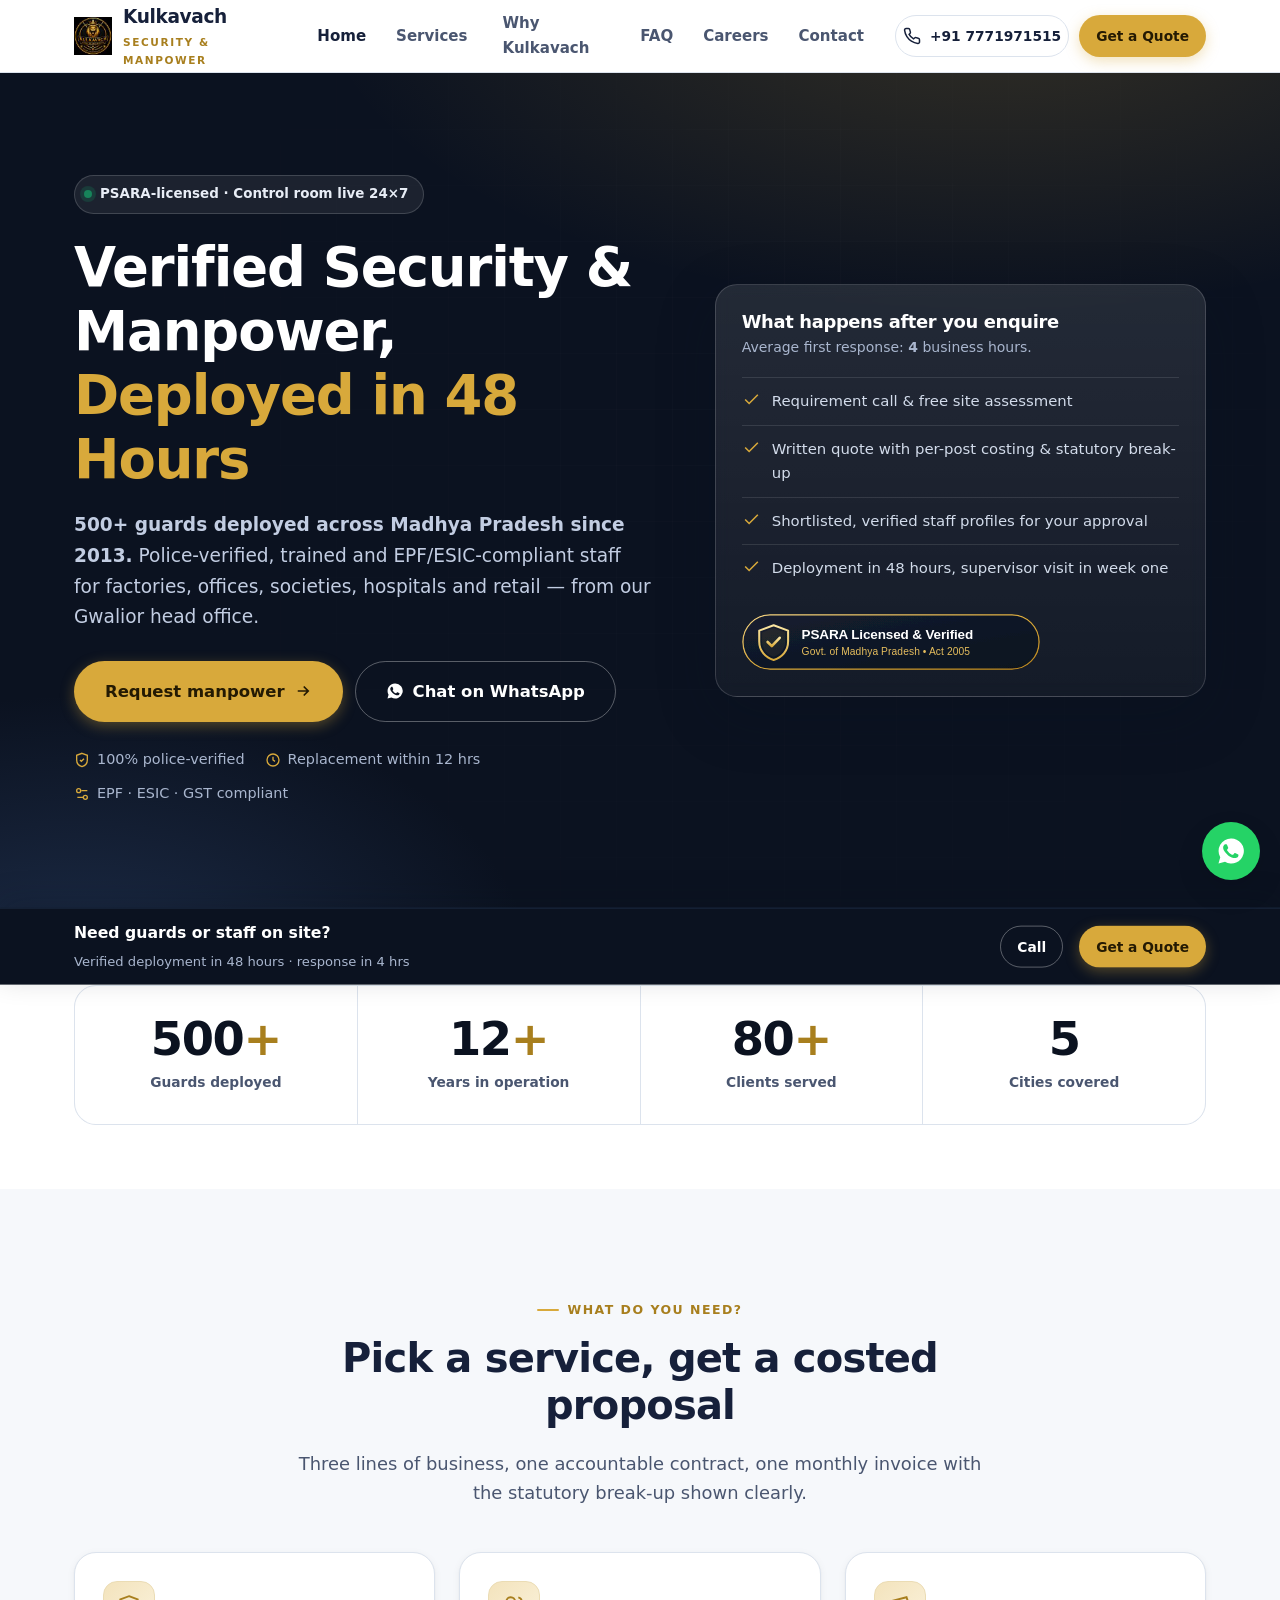
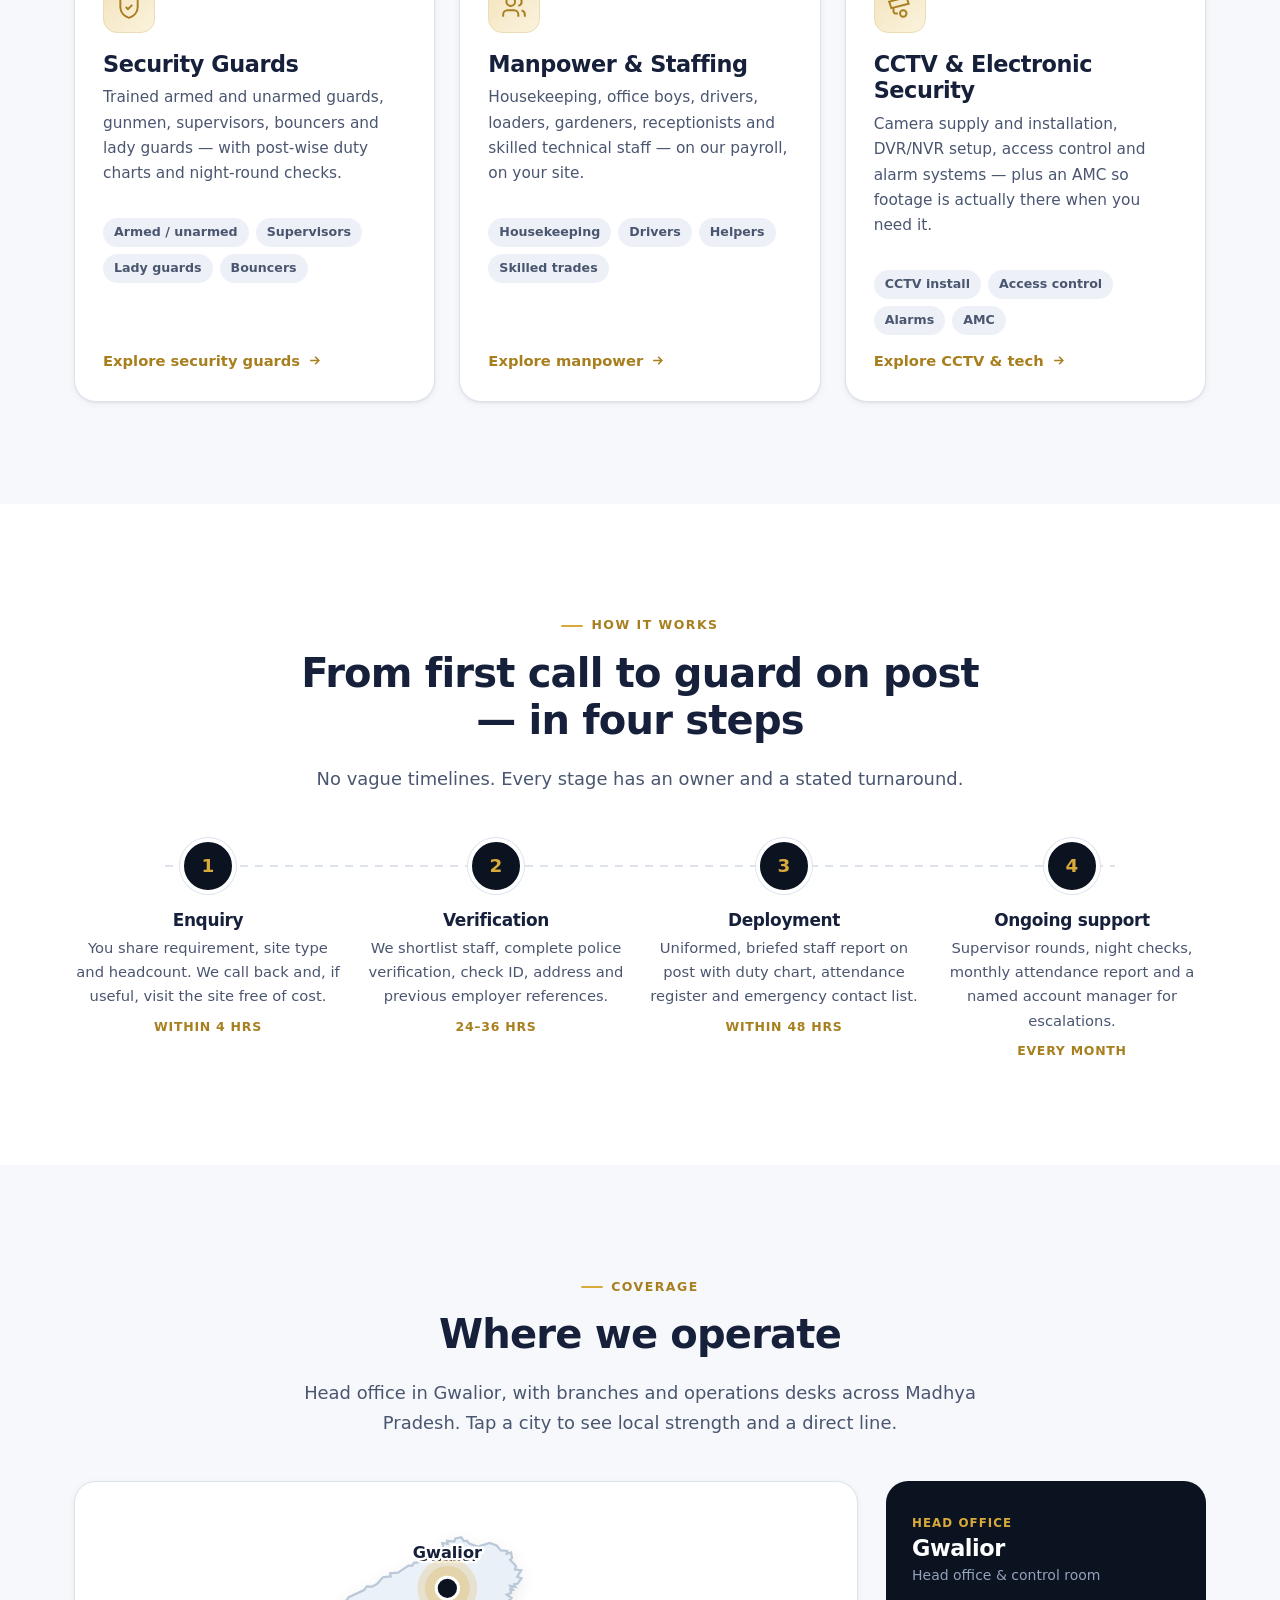
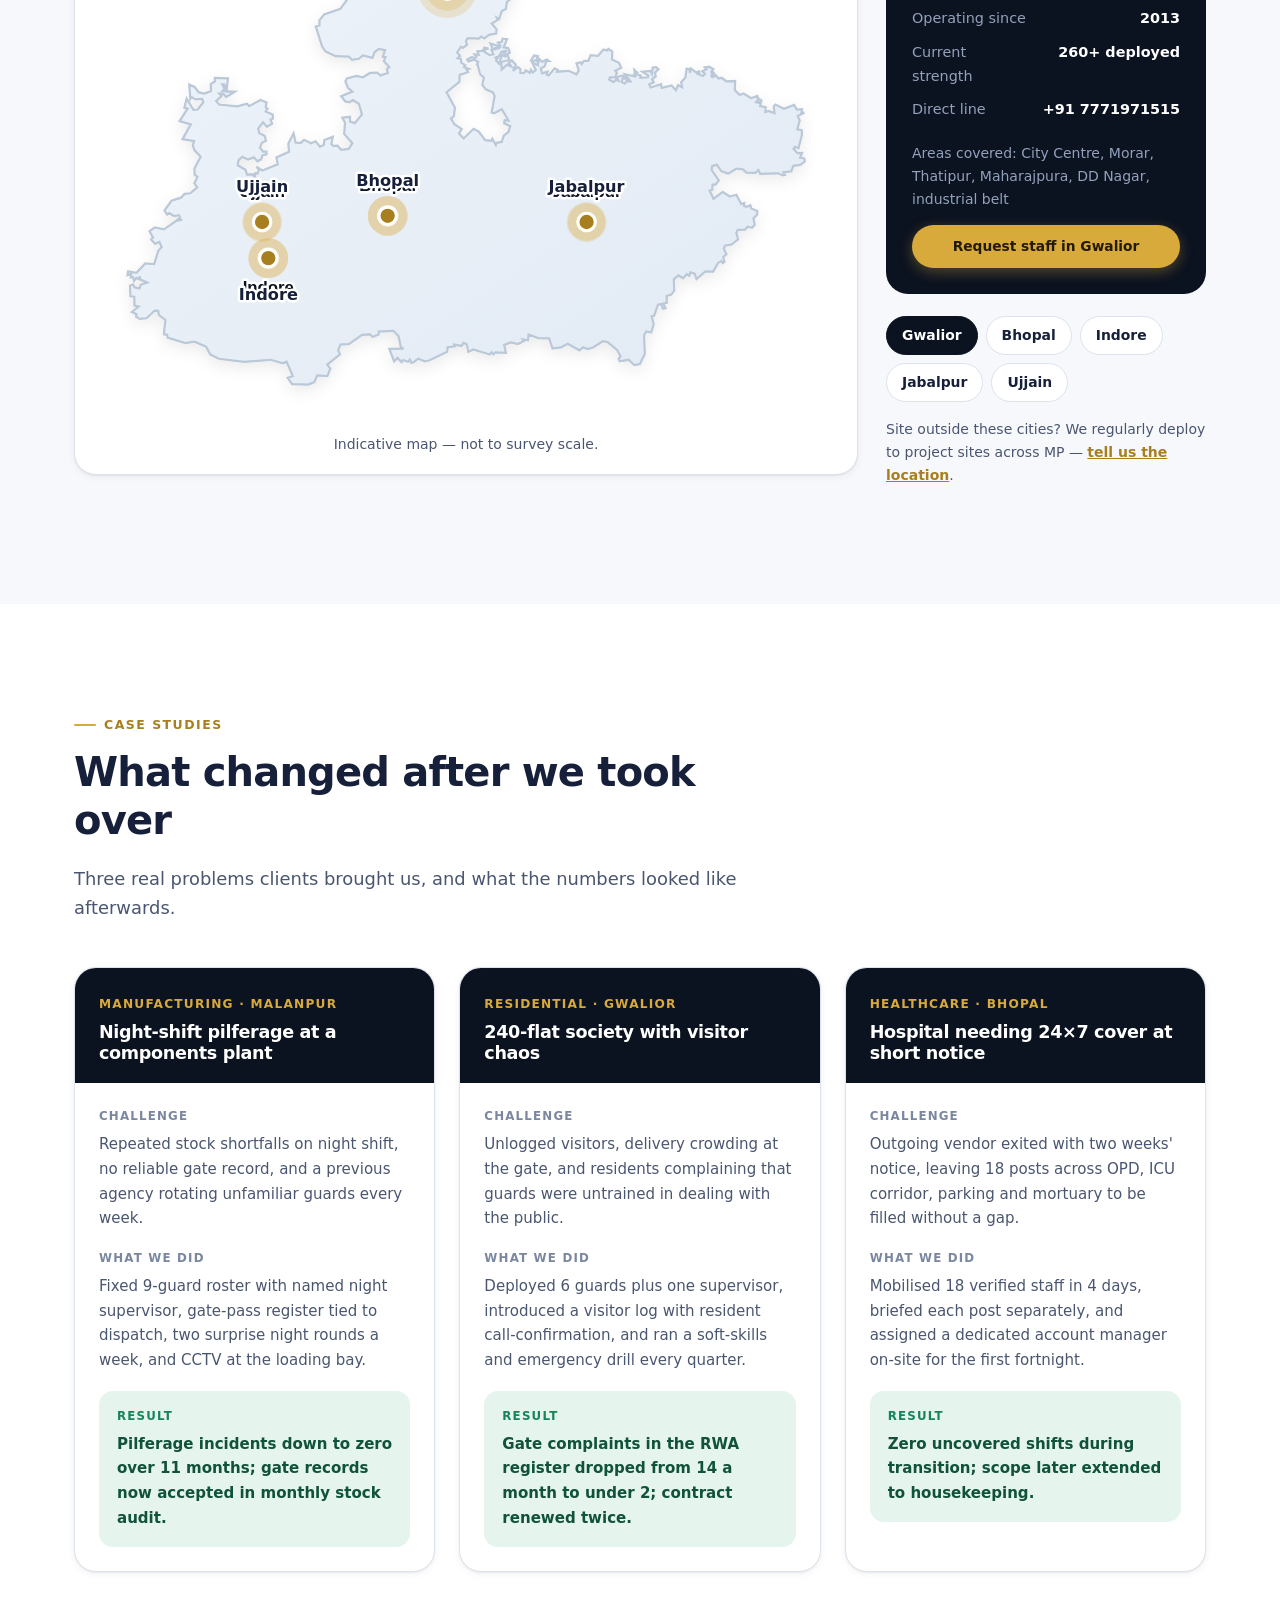
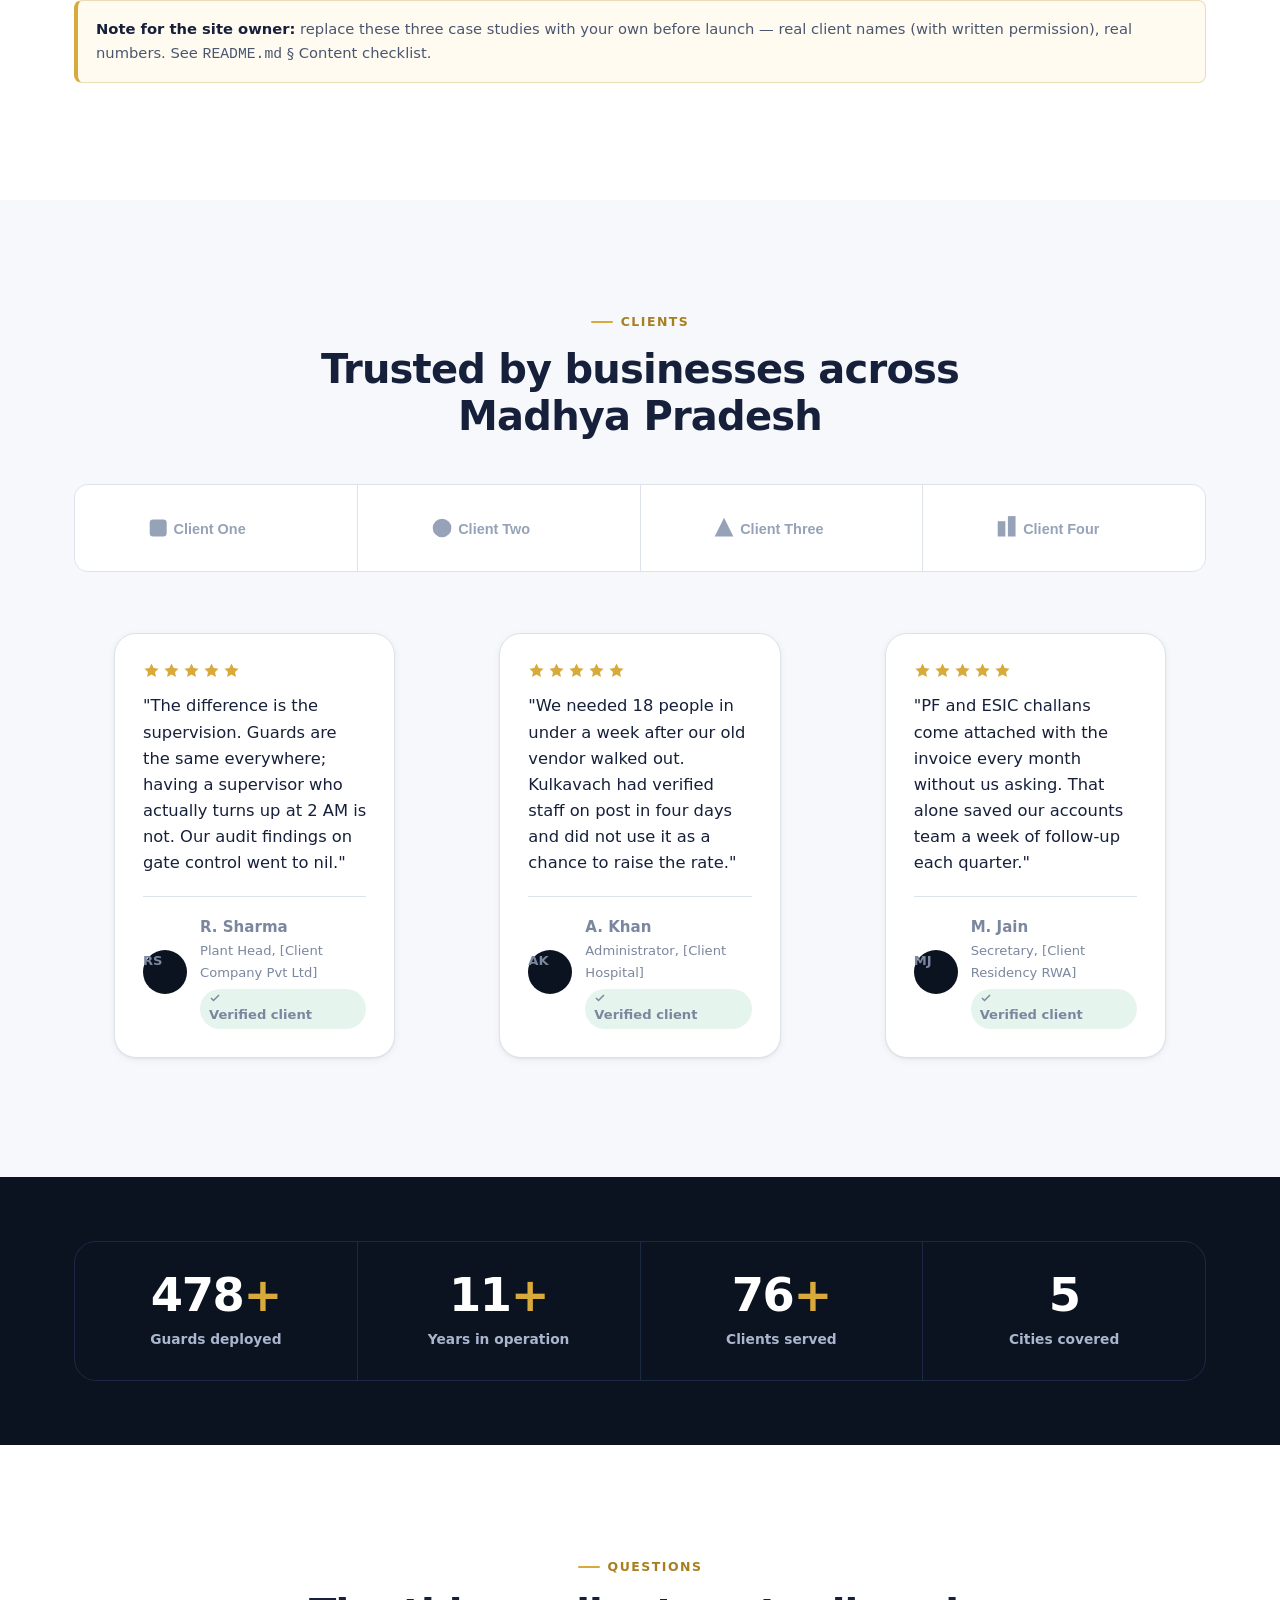
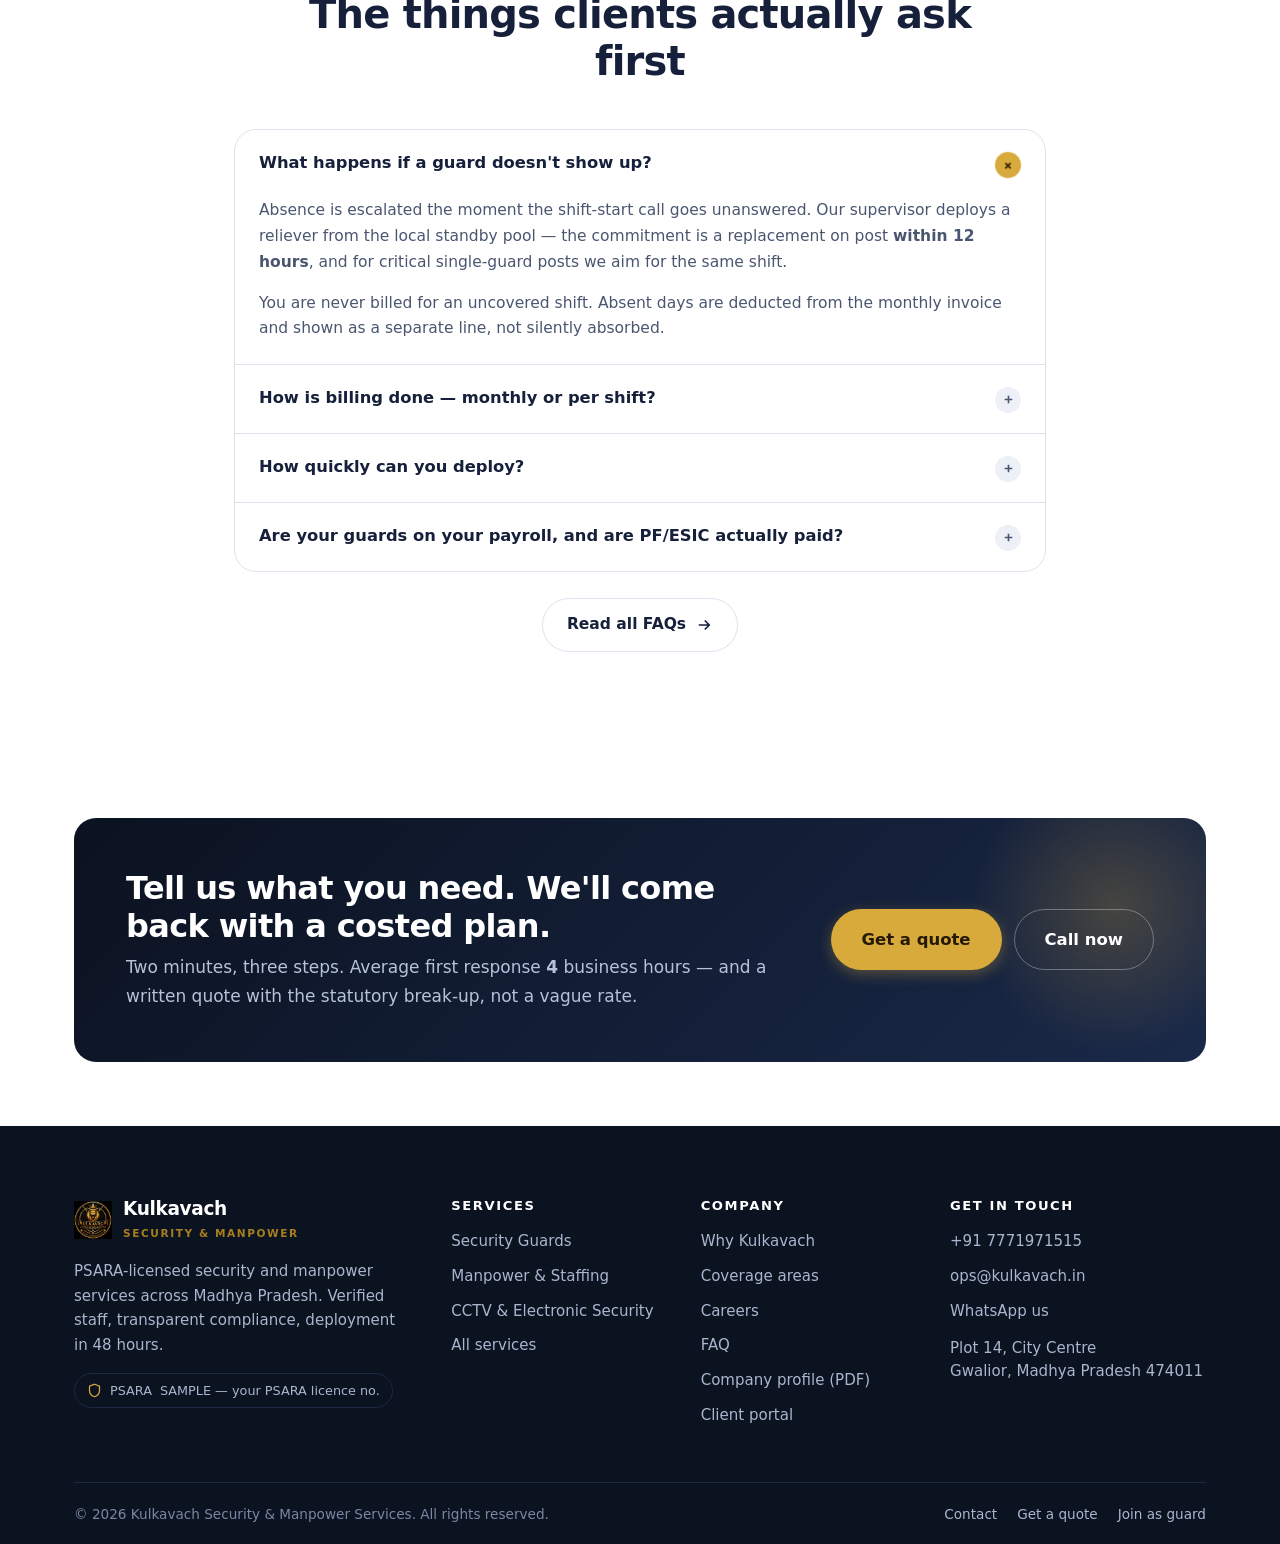
==== commit f4a0e88d: "Remove demo noindex metadata" ====
--- a/index.html
+++ b/index.html
@@ -12,7 +12,6 @@
 <meta property="og:title" content="Kulkavach — Verified Security &amp; Manpower, Deployed in 48 Hours">
 <meta property="og:description" content="PSARA-licensed guards and staffing across Madhya Pradesh. Police-verified, EPF/ESIC compliant, deployed in 48 hours.">
 <meta property="og:image" content="assets/img/og-cover.svg">
-<meta name="robots" content="noindex,nofollow"><!-- DEMO-ONLY: delete this line before launch -->
 <link rel="stylesheet" href="assets/css/style.css">
 </head>
 <body data-wa-service="Security Guards / Manpower">
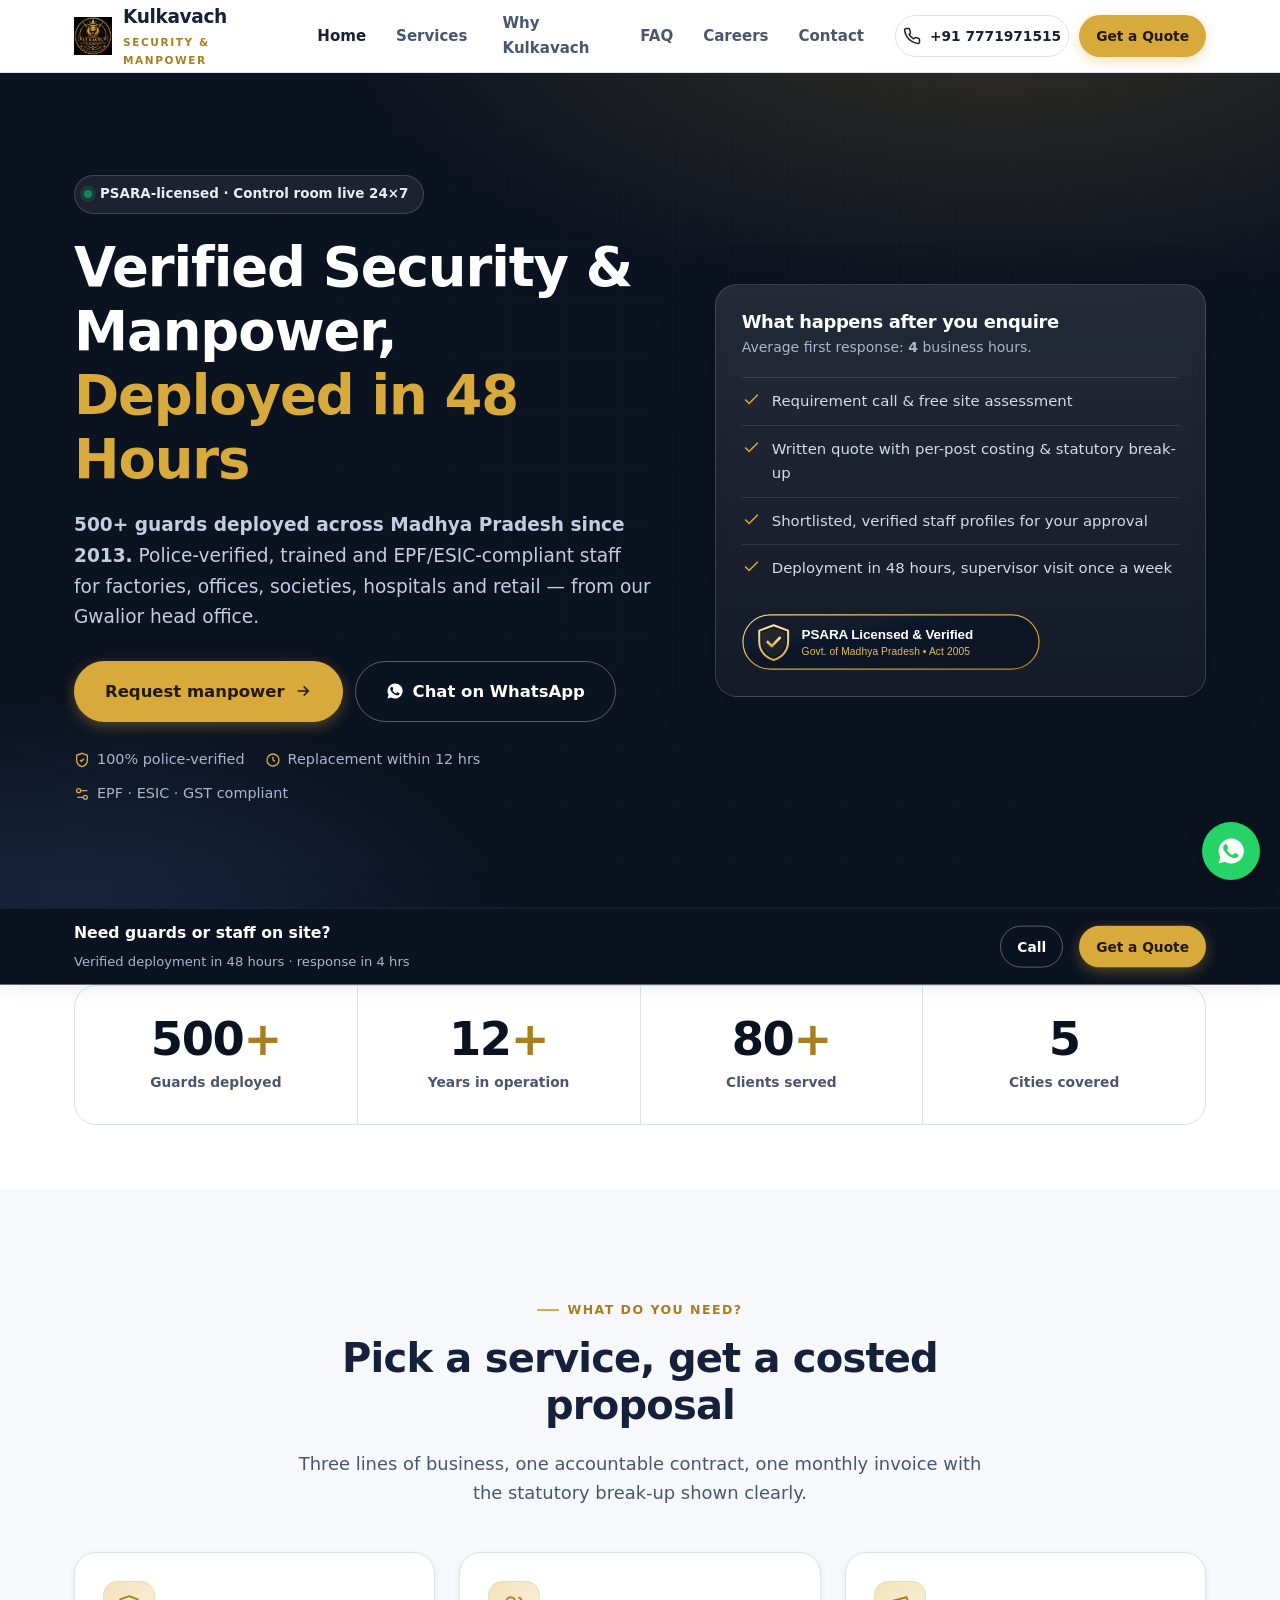
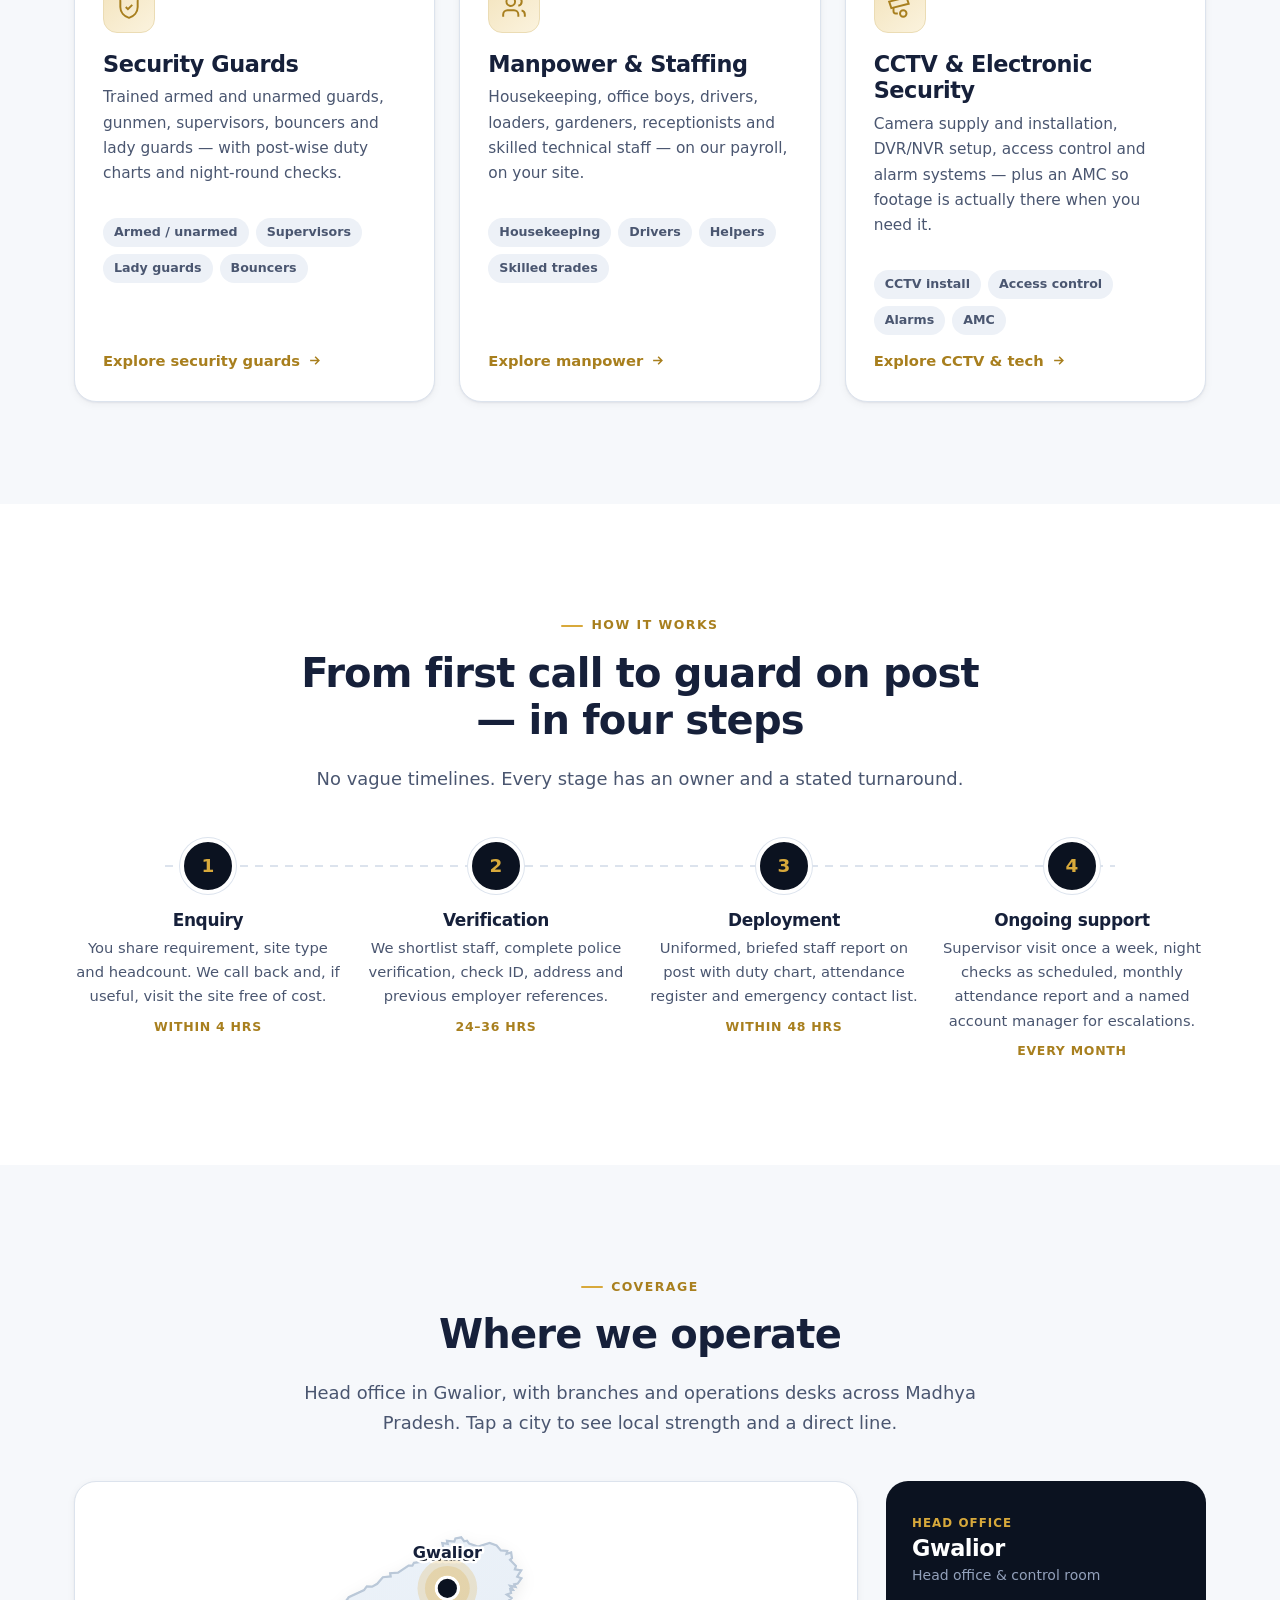
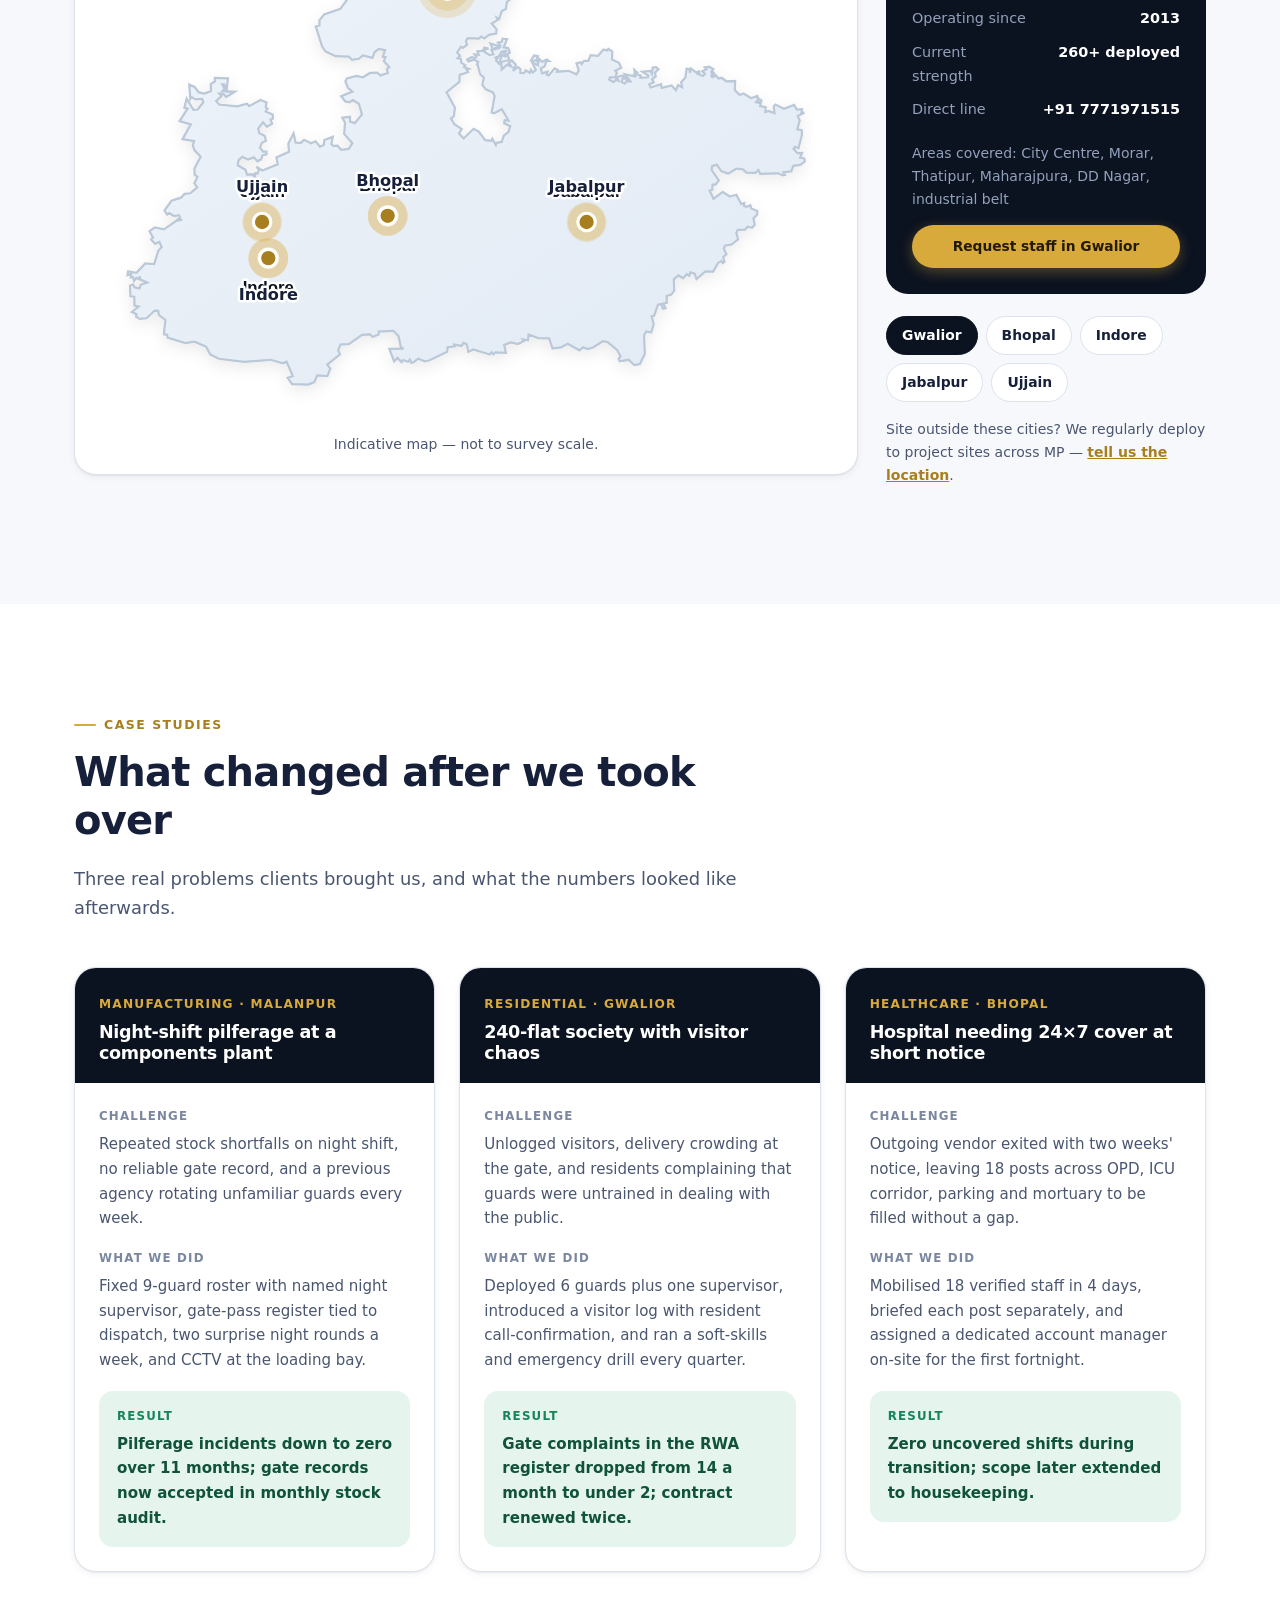
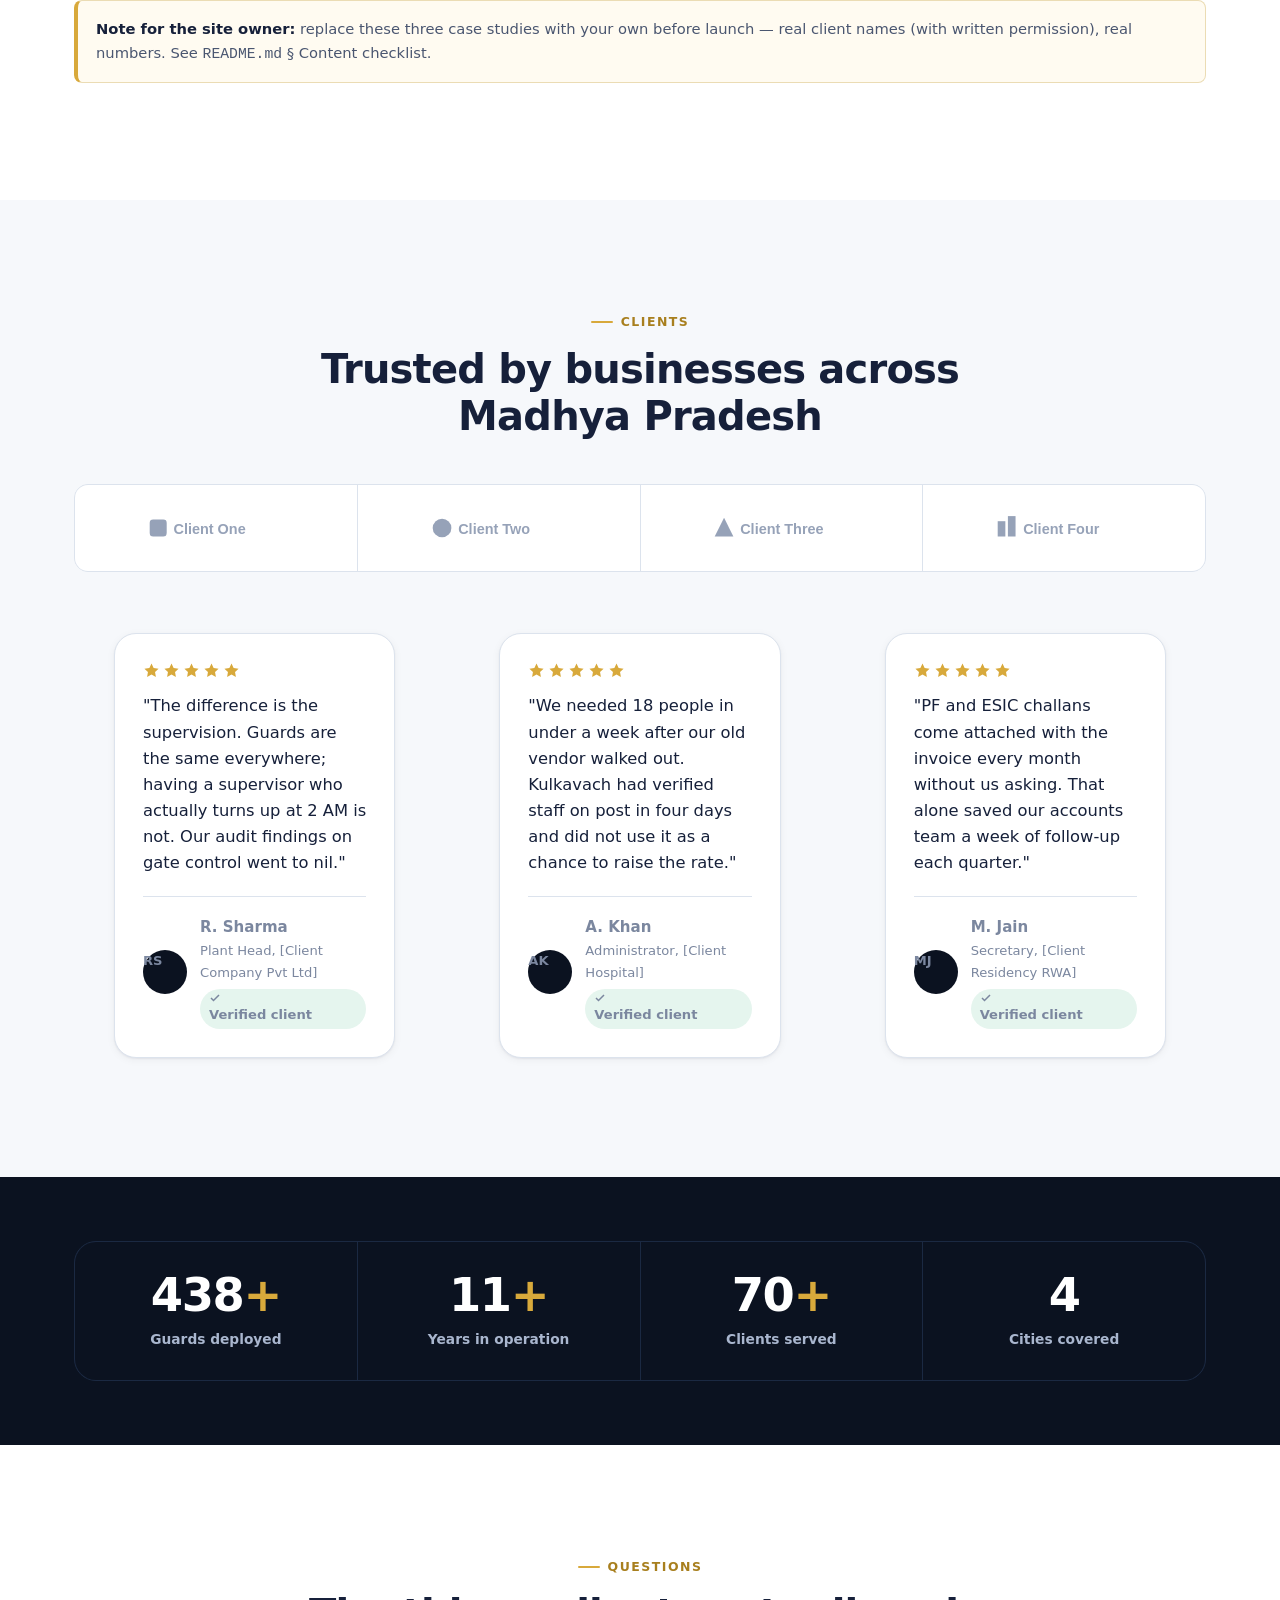
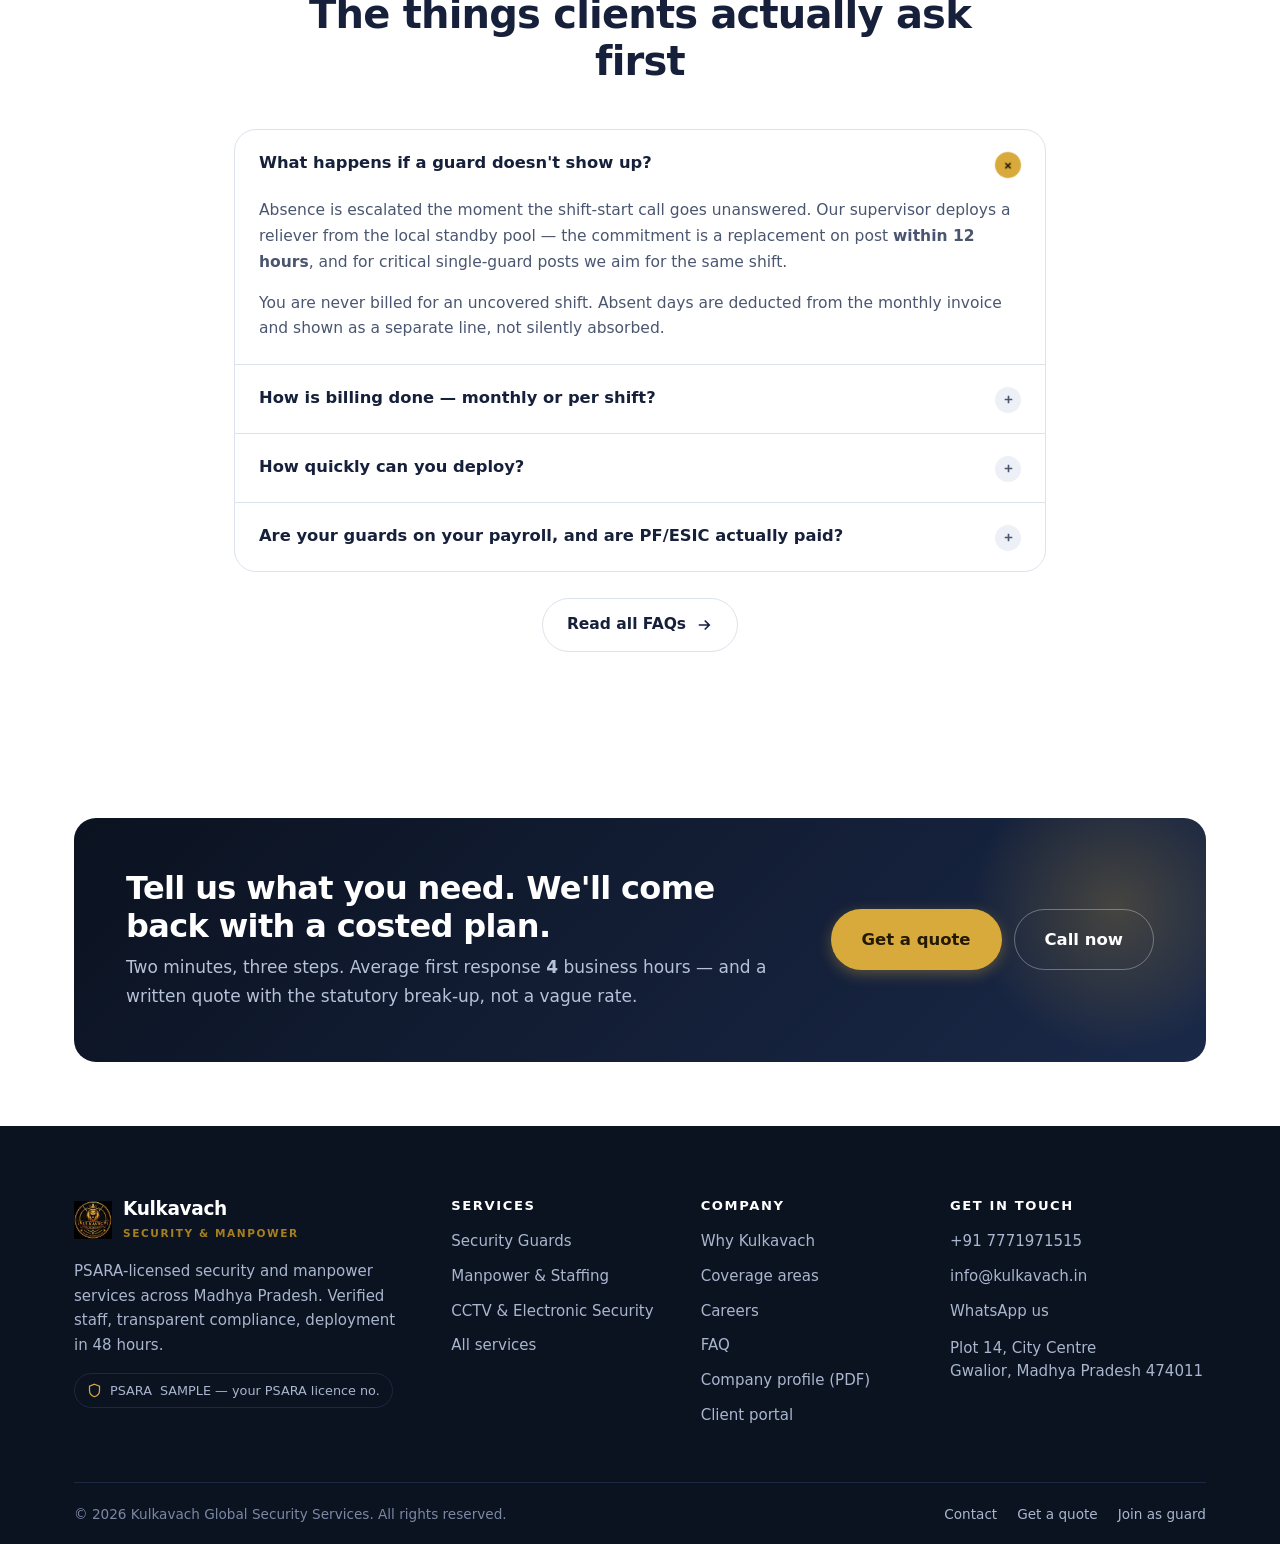
==== commit 74b4d428: "Update Kulkavach company details and weekly supervision copy" ====
--- a/index.html
+++ b/index.html
@@ -54,7 +54,7 @@
     <div class="header__cta">
       <a class="btn btn--ghost btn--sm btn--phone" data-kv-href="tel:contact.phonePrimary" href="#">
         <svg viewBox="0 0 24 24" fill="none" stroke="currentColor" stroke-width="2" aria-hidden="true"><path d="M22 16.9v3a2 2 0 01-2.2 2 19.8 19.8 0 01-8.6-3.1 19.5 19.5 0 01-6-6A19.8 19.8 0 012.1 4.2 2 2 0 014.1 2h3a2 2 0 012 1.7c.1 1 .4 1.9.7 2.8a2 2 0 01-.5 2.1L8.1 9.9a16 16 0 006 6l1.3-1.2a2 2 0 012.1-.5c.9.3 1.8.6 2.8.7a2 2 0 011.7 2z"/></svg>
-        <span data-kv="contact.phonePrimary">+91 94250 00000</span>
+        <span data-kv="contact.phonePrimary">+91 7771971515</span>
       </a>
       <a class="btn btn--primary btn--sm" href="quote.html">Get a Quote</a>
       <button class="burger" type="button" aria-label="Menu" aria-expanded="false" aria-controls="primary-nav"><span></span></button>
@@ -108,7 +108,7 @@
           <li><svg viewBox="0 0 24 24" fill="none" stroke="currentColor" stroke-width="2"><path d="M20 6L9 17l-5-5"/></svg> Requirement call &amp; free site assessment</li>
           <li><svg viewBox="0 0 24 24" fill="none" stroke="currentColor" stroke-width="2"><path d="M20 6L9 17l-5-5"/></svg> Written quote with per-post costing &amp; statutory break-up</li>
           <li><svg viewBox="0 0 24 24" fill="none" stroke="currentColor" stroke-width="2"><path d="M20 6L9 17l-5-5"/></svg> Shortlisted, verified staff profiles for your approval</li>
-          <li><svg viewBox="0 0 24 24" fill="none" stroke="currentColor" stroke-width="2"><path d="M20 6L9 17l-5-5"/></svg> Deployment in 48 hours, supervisor visit in week one</li>
+          <li><svg viewBox="0 0 24 24" fill="none" stroke="currentColor" stroke-width="2"><path d="M20 6L9 17l-5-5"/></svg> Deployment in 48 hours, supervisor visit once a week</li>
         </ul>
 
         <div style="margin-top:22px">
@@ -212,7 +212,7 @@
       <div class="step">
         <div class="step__num">4</div>
         <h3>Ongoing support</h3>
-        <p>Supervisor rounds, night checks, monthly attendance report and a named account manager for escalations.</p>
+        <p>Supervisor visit once a week, night checks as scheduled, monthly attendance report and a named account manager for escalations.</p>
         <span class="step__meta">Every month</span>
       </div>
     </div>
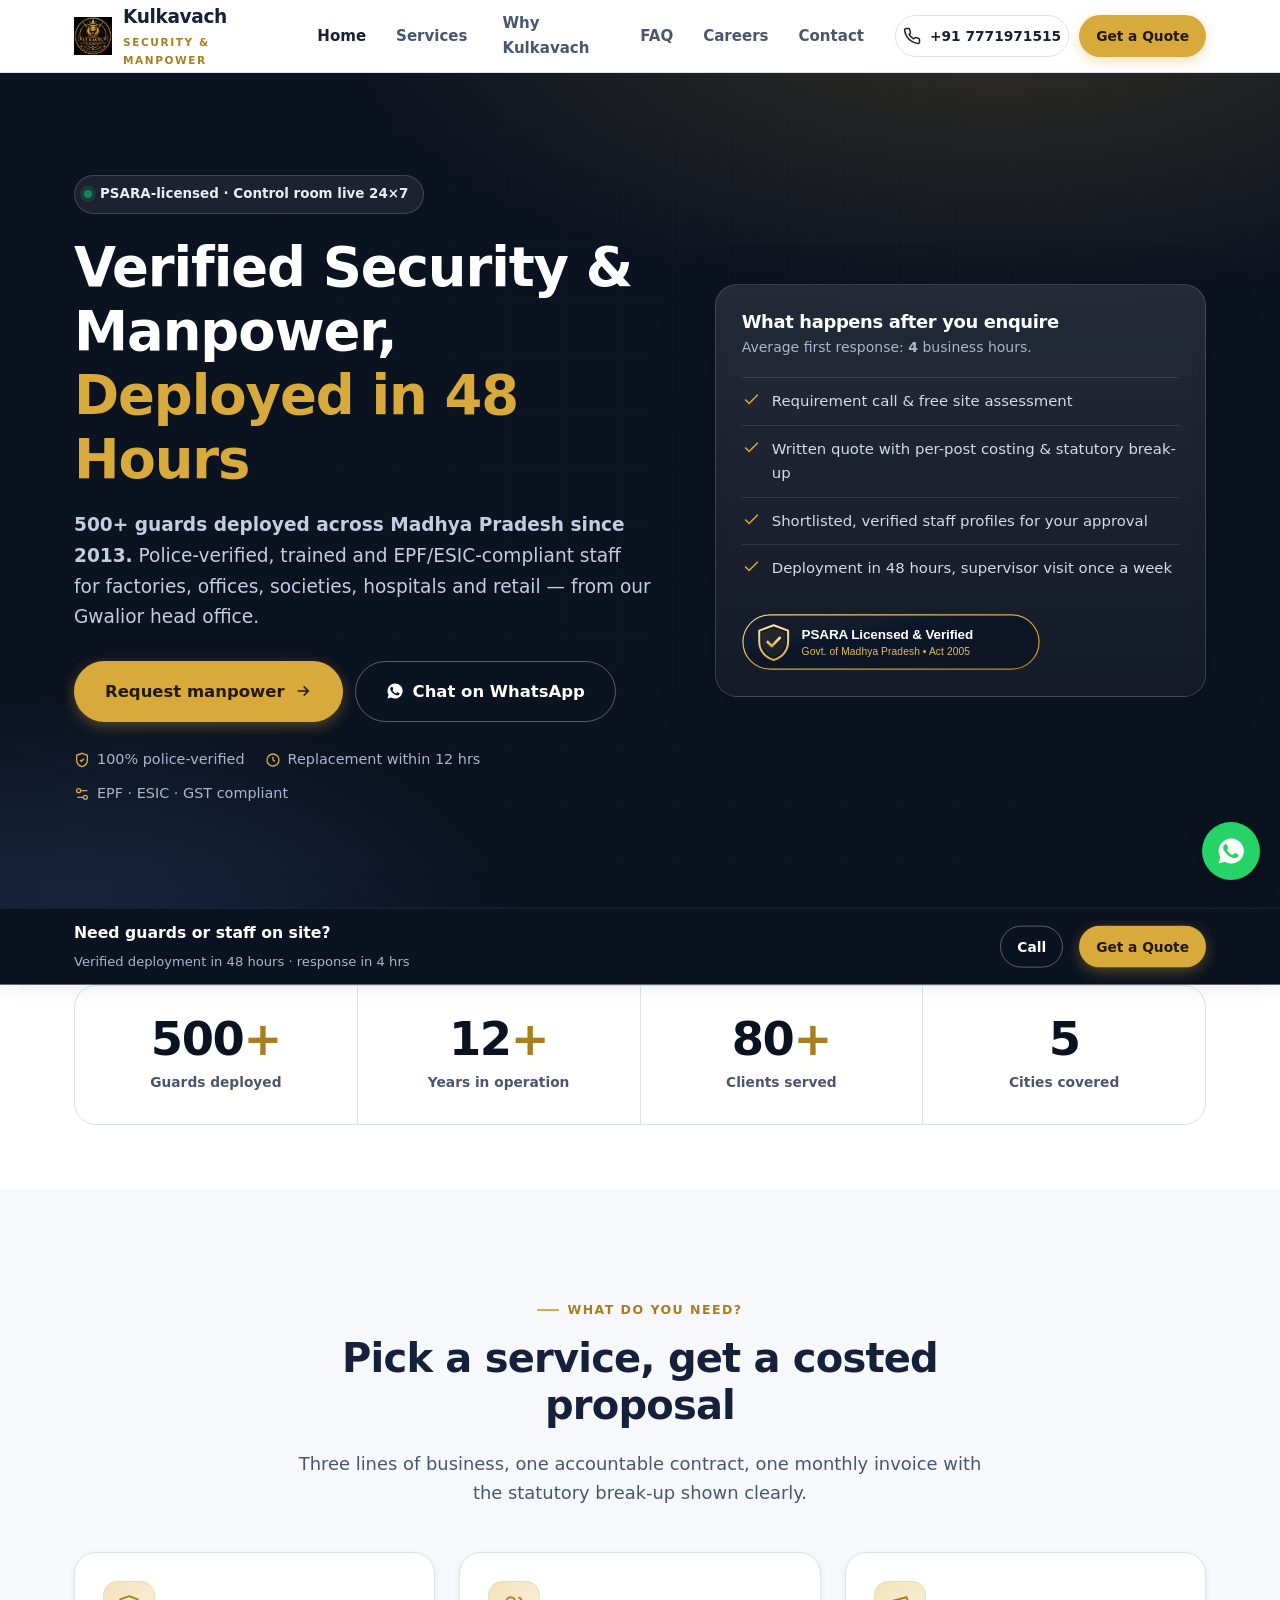
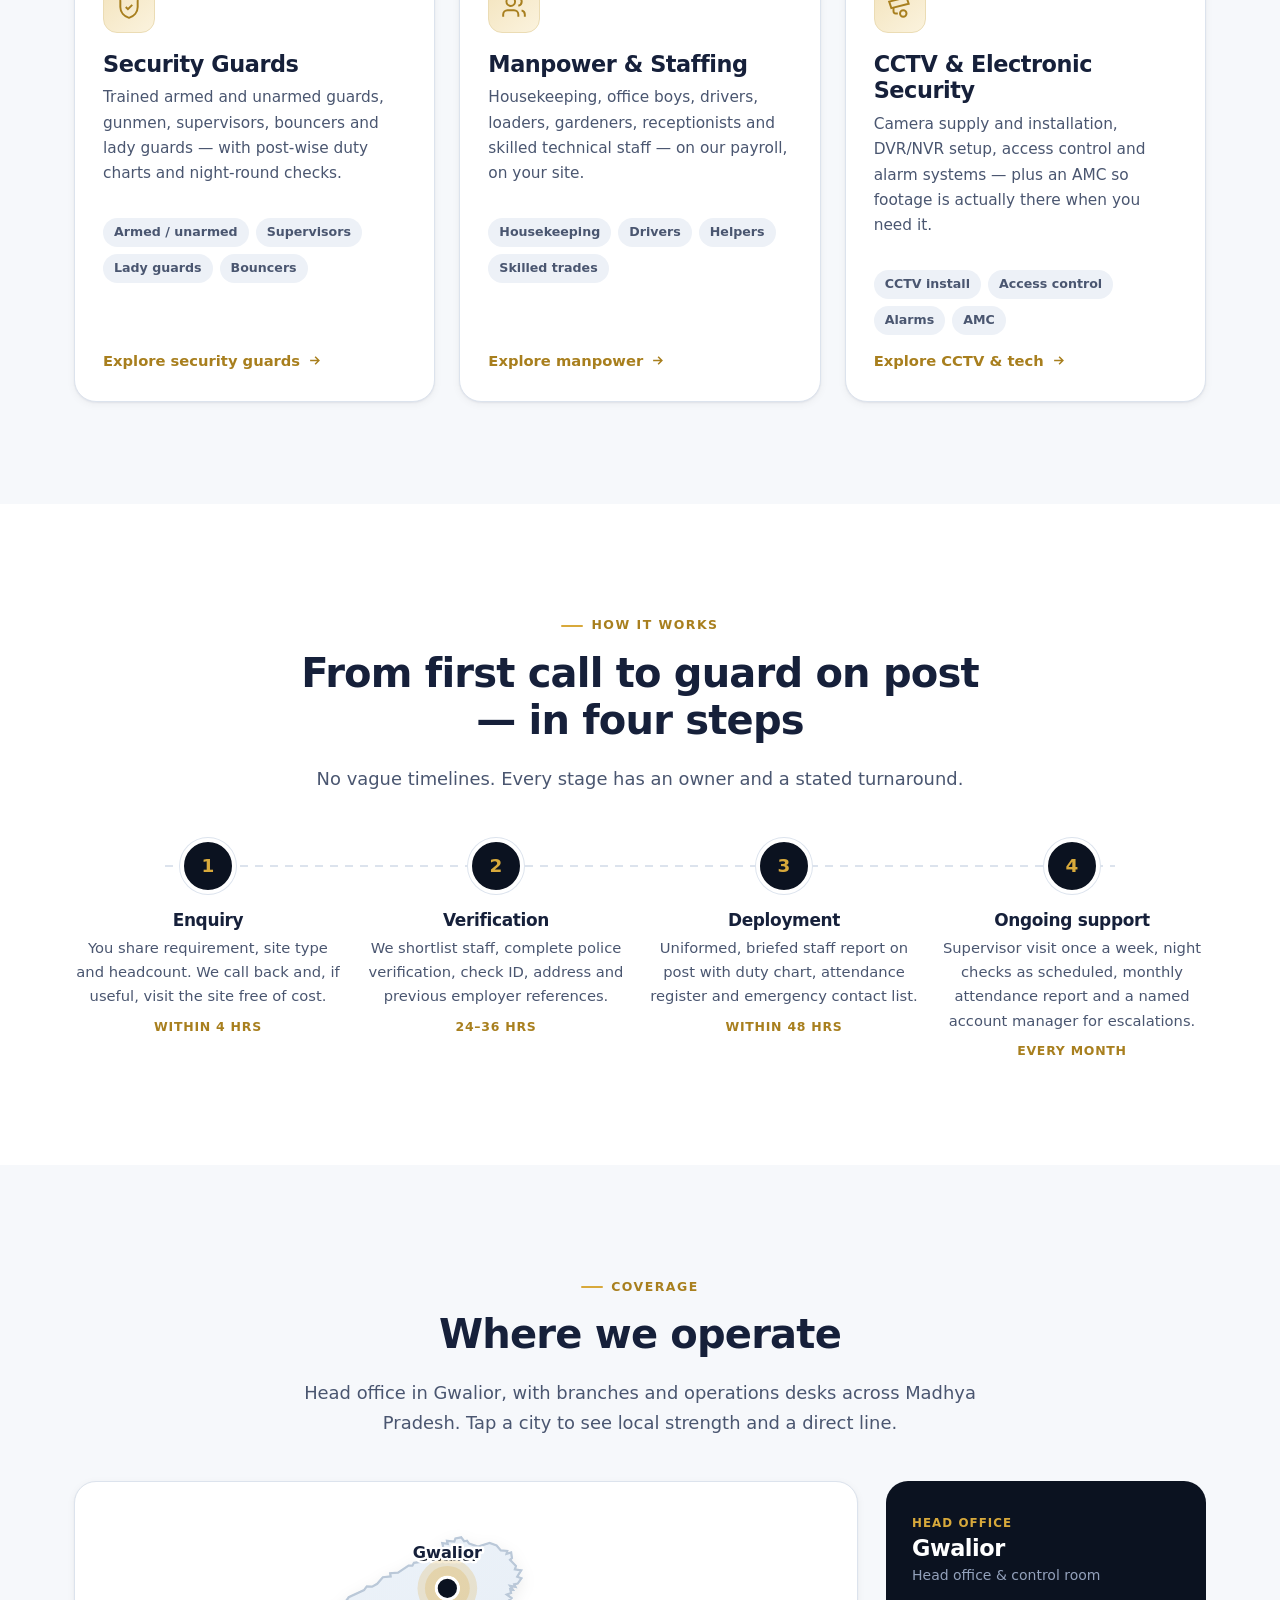
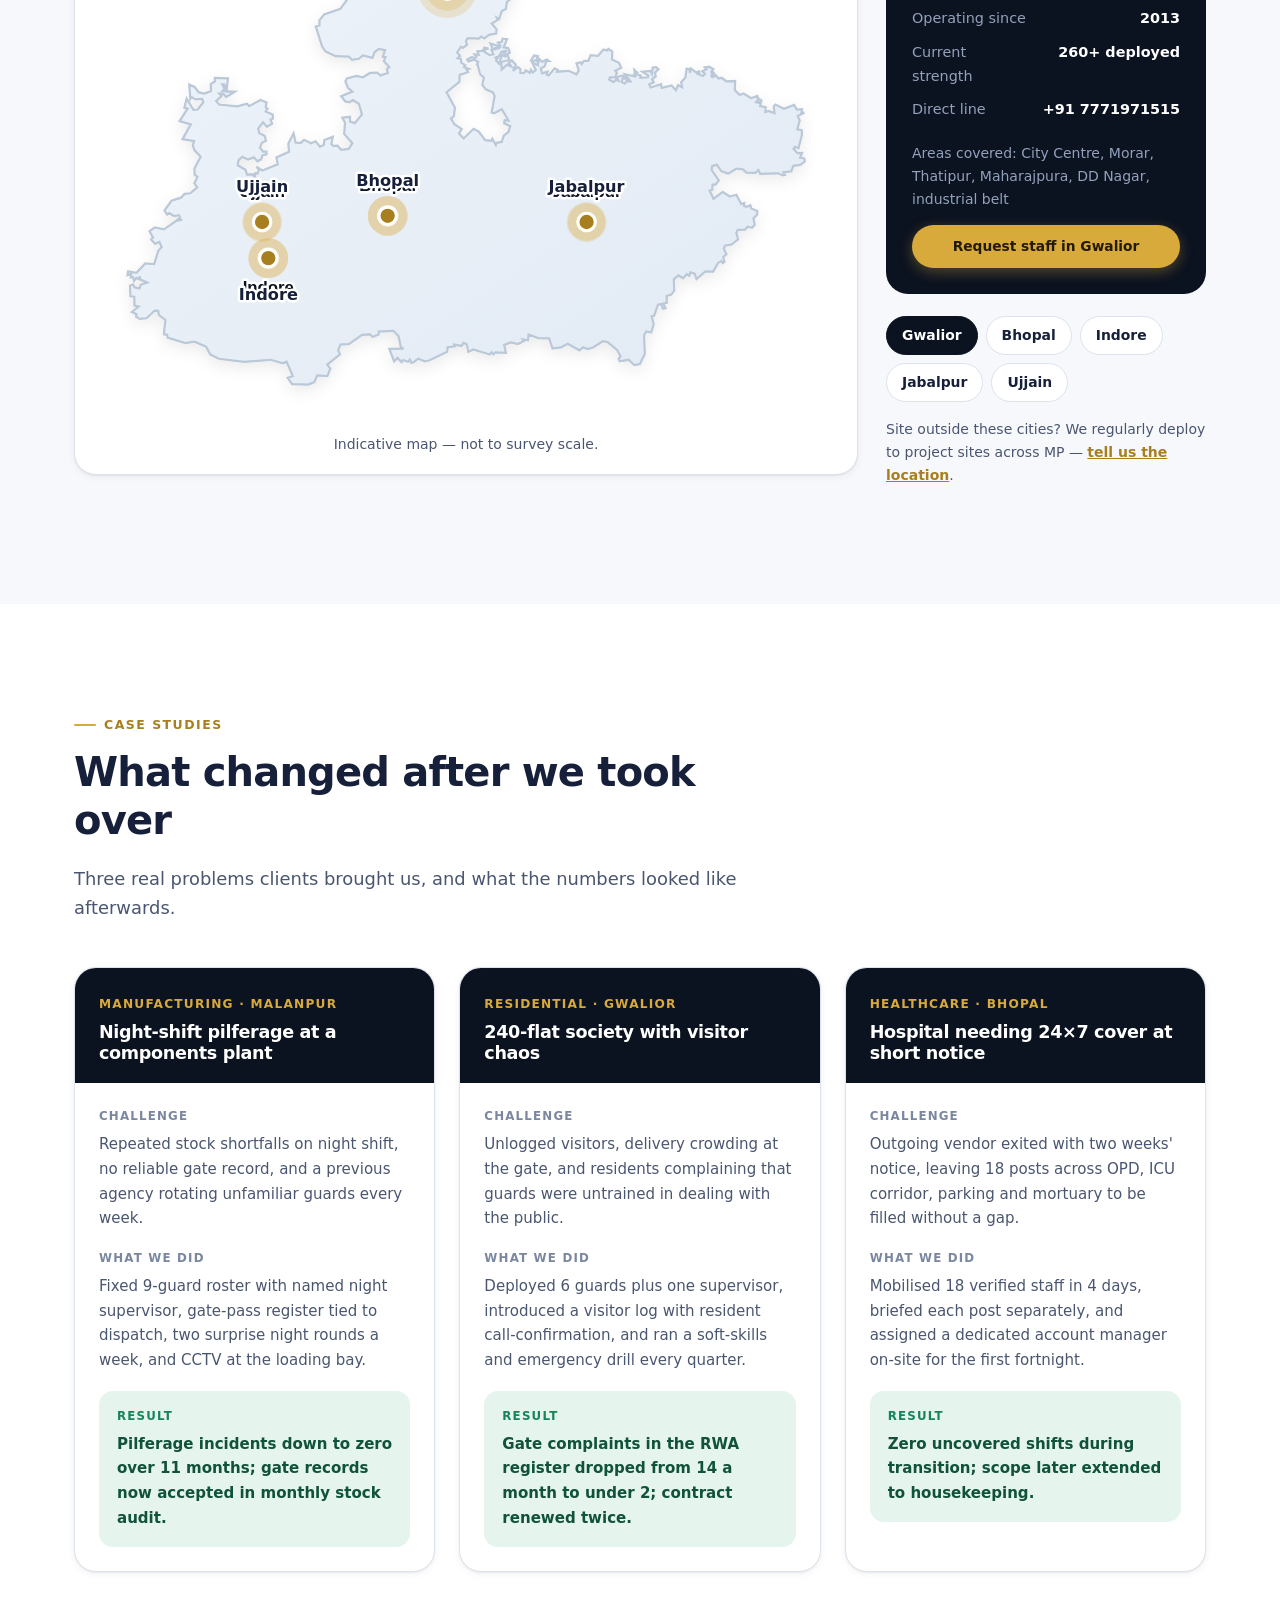
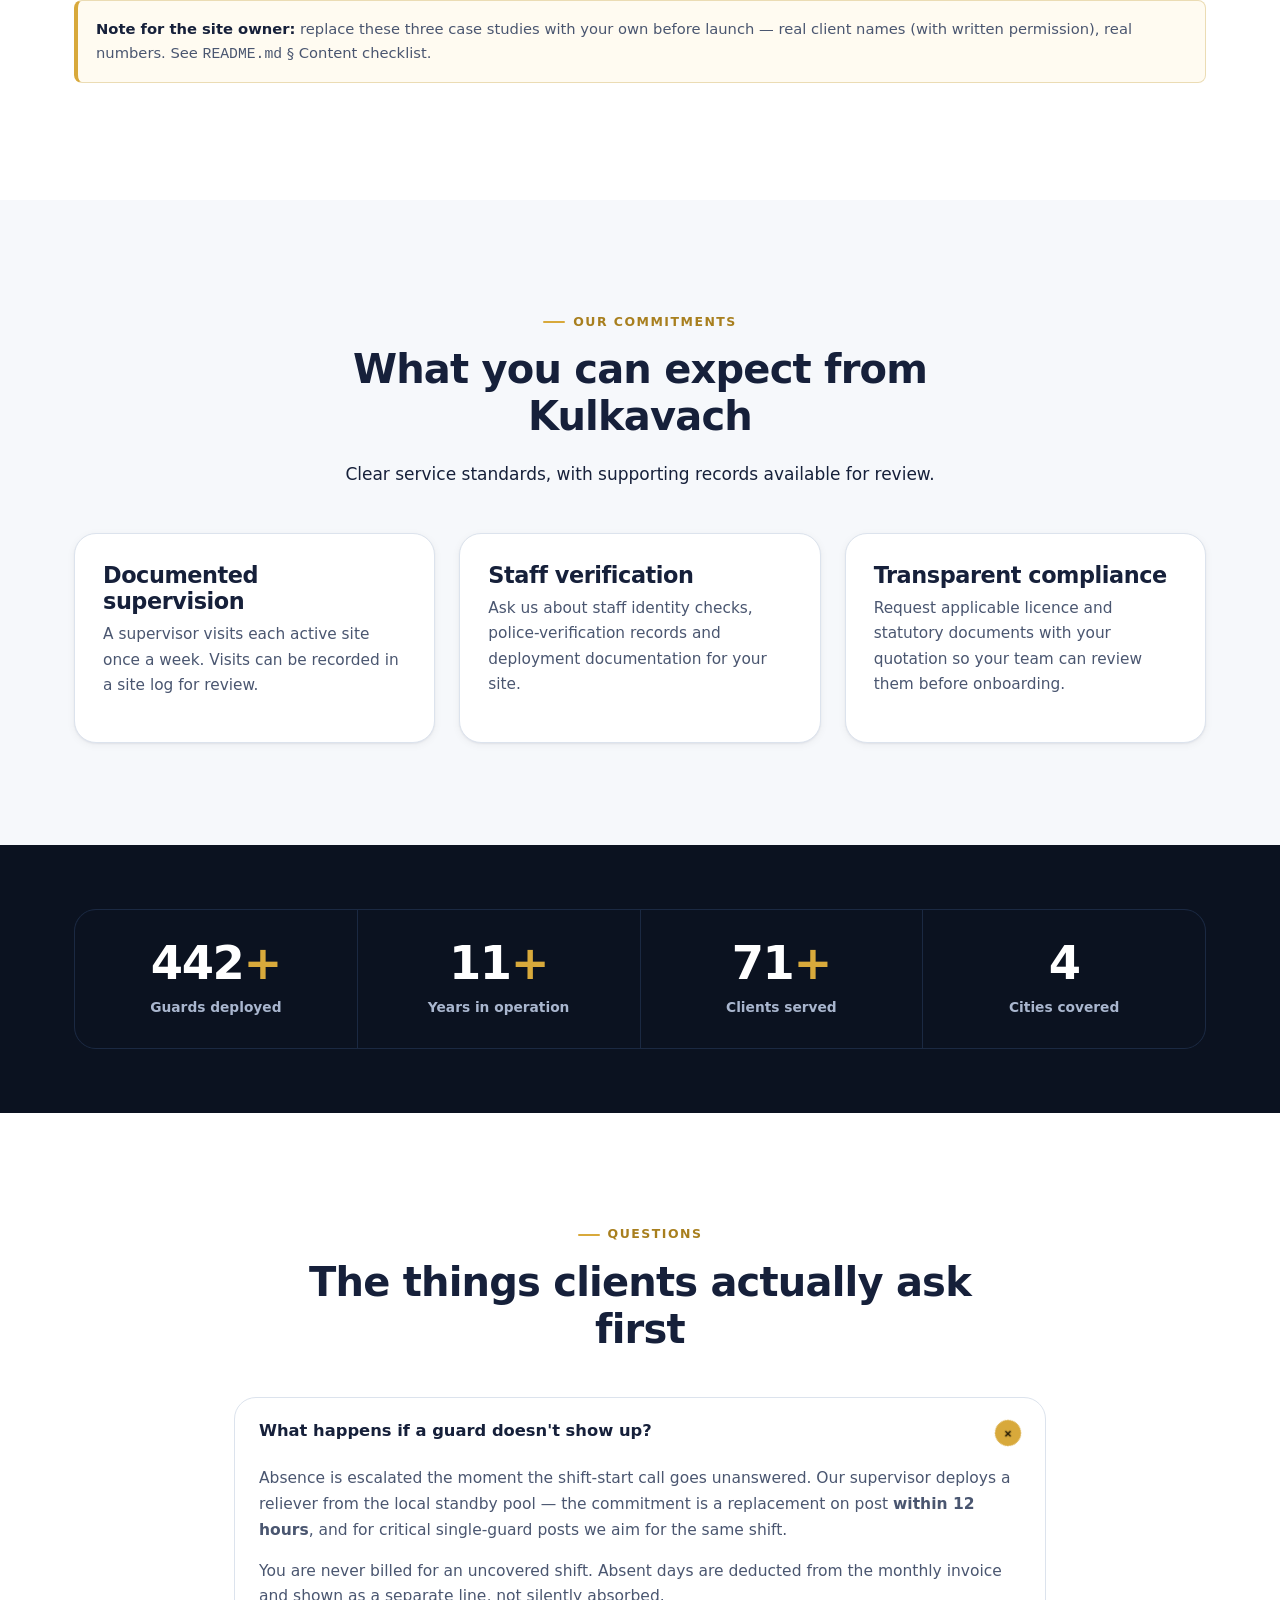
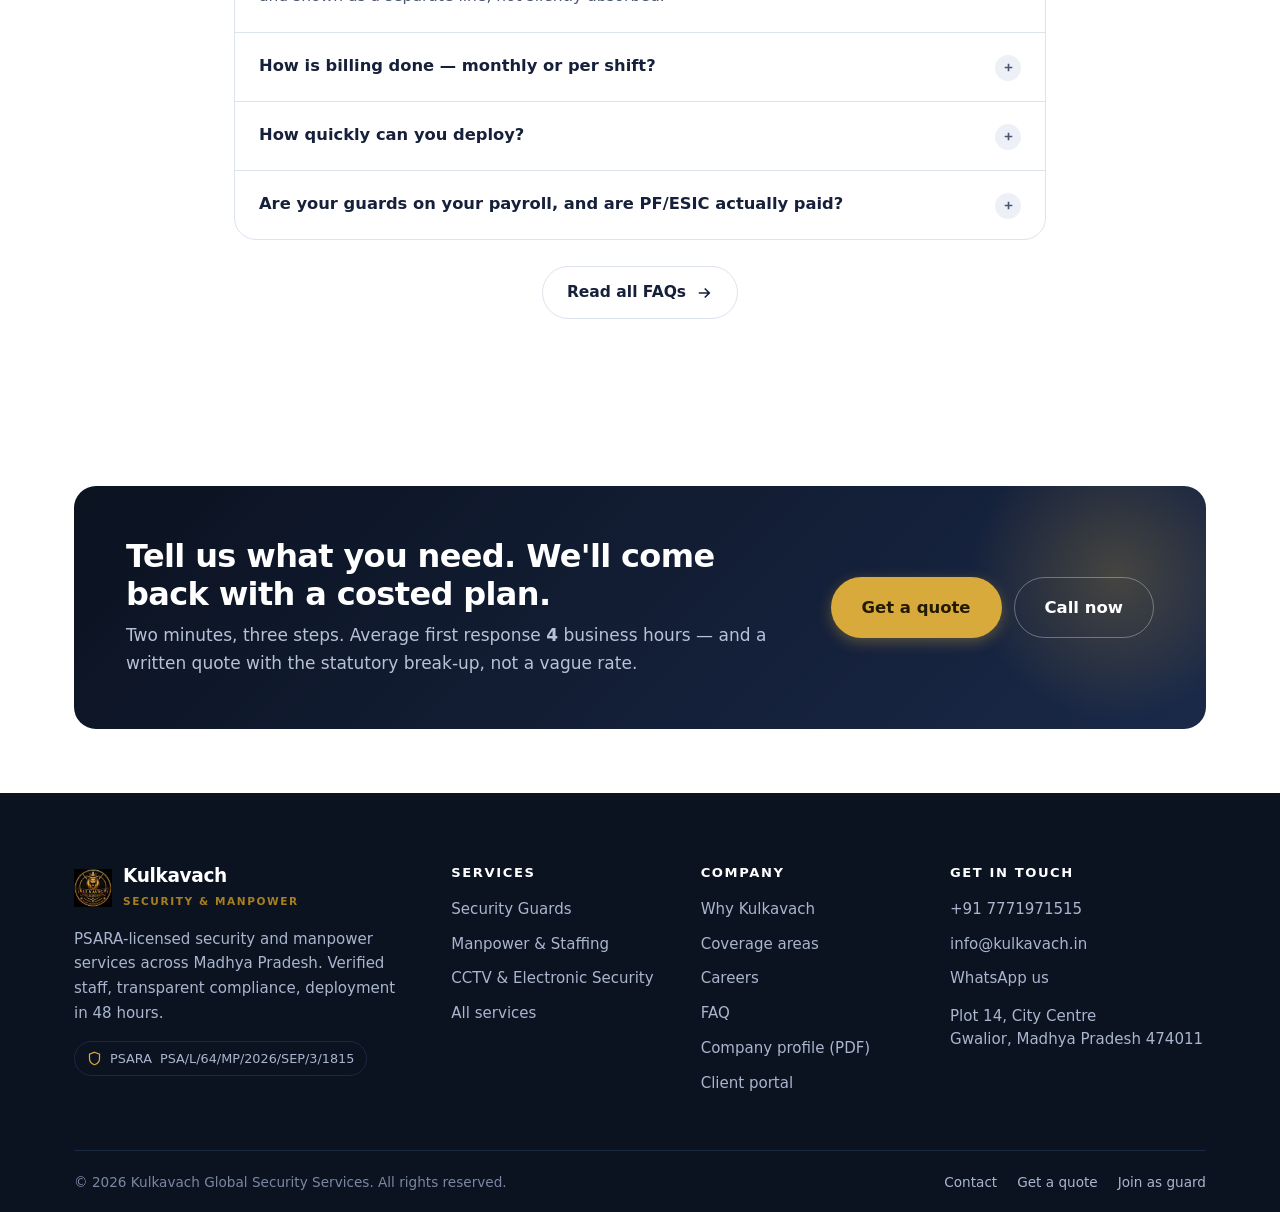
==== commit e0d8889e: "Remove sample compliance data and placeholder testimonials" ====
--- a/index.html
+++ b/index.html
@@ -303,78 +303,27 @@
   </div>
 </section>
 
-<!-- ============================= TESTIMONIALS + LOGOS ============================= -->
+<!-- ============================= SERVICE COMMITMENTS ============================= -->
 <section class="section section--paper2">
   <div class="wrap">
     <div class="section-head center">
-      <span class="eyebrow">Clients</span>
-      <h2>Trusted by businesses across Madhya Pradesh</h2>
-    </div>
-
-    <div class="logostrip reveal" style="margin-bottom:44px">
-      <div class="logostrip__cell"><svg viewBox="0 0 160 40" fill="currentColor" role="img" aria-label="Client logo placeholder"><rect x="2" y="10" width="20" height="20" rx="4"/><text x="30" y="27" font-family="Inter,sans-serif" font-size="17" font-weight="700">Client One</text></svg></div>
-      <div class="logostrip__cell"><svg viewBox="0 0 160 40" fill="currentColor" role="img" aria-label="Client logo placeholder"><circle cx="13" cy="20" r="11"/><text x="32" y="27" font-family="Inter,sans-serif" font-size="17" font-weight="700">Client Two</text></svg></div>
-      <div class="logostrip__cell"><svg viewBox="0 0 160 40" fill="currentColor" role="img" aria-label="Client logo placeholder"><polygon points="13,8 24,30 2,30"/><text x="32" y="27" font-family="Inter,sans-serif" font-size="17" font-weight="700">Client Three</text></svg></div>
-      <div class="logostrip__cell"><svg viewBox="0 0 160 40" fill="currentColor" role="img" aria-label="Client logo placeholder"><rect x="2" y="12" width="9" height="18"/><rect x="14" y="6" width="9" height="24"/><text x="32" y="27" font-family="Inter,sans-serif" font-size="17" font-weight="700">Client Four</text></svg></div>
-    </div>
-
+      <span class="eyebrow">Our commitments</span>
+      <h2>What you can expect from Kulkavach</h2>
+      <p>Clear service standards, with supporting records available for review.</p>
+    </div>
     <div class="grid g-3">
-      <figure class="quote reveal">
-        <div class="quote__stars" aria-label="5 out of 5">
-          <svg viewBox="0 0 24 24" fill="currentColor"><path d="M12 2l3 6.5 7 .9-5 4.8 1.2 7L12 17.8 5.8 21.2 7 14.2 2 9.4l7-.9z"/></svg>
-          <svg viewBox="0 0 24 24" fill="currentColor"><path d="M12 2l3 6.5 7 .9-5 4.8 1.2 7L12 17.8 5.8 21.2 7 14.2 2 9.4l7-.9z"/></svg>
-          <svg viewBox="0 0 24 24" fill="currentColor"><path d="M12 2l3 6.5 7 .9-5 4.8 1.2 7L12 17.8 5.8 21.2 7 14.2 2 9.4l7-.9z"/></svg>
-          <svg viewBox="0 0 24 24" fill="currentColor"><path d="M12 2l3 6.5 7 .9-5 4.8 1.2 7L12 17.8 5.8 21.2 7 14.2 2 9.4l7-.9z"/></svg>
-          <svg viewBox="0 0 24 24" fill="currentColor"><path d="M12 2l3 6.5 7 .9-5 4.8 1.2 7L12 17.8 5.8 21.2 7 14.2 2 9.4l7-.9z"/></svg>
-        </div>
-        <blockquote>"The difference is the supervision. Guards are the same everywhere; having a supervisor who actually turns up at 2 AM is not. Our audit findings on gate control went to nil."</blockquote>
-        <figcaption class="quote__who">
-          <span class="avatar">RS</span>
-          <span>
-            <strong>R. Sharma</strong>
-            <span>Plant Head, [Client Company Pvt Ltd]</span>
-            <span class="verified-tag"><svg viewBox="0 0 24 24" fill="none" stroke="currentColor" stroke-width="3"><path d="M20 6L9 17l-5-5"/></svg> Verified client</span>
-          </span>
-        </figcaption>
-      </figure>
-
-      <figure class="quote reveal">
-        <div class="quote__stars" aria-label="5 out of 5">
-          <svg viewBox="0 0 24 24" fill="currentColor"><path d="M12 2l3 6.5 7 .9-5 4.8 1.2 7L12 17.8 5.8 21.2 7 14.2 2 9.4l7-.9z"/></svg>
-          <svg viewBox="0 0 24 24" fill="currentColor"><path d="M12 2l3 6.5 7 .9-5 4.8 1.2 7L12 17.8 5.8 21.2 7 14.2 2 9.4l7-.9z"/></svg>
-          <svg viewBox="0 0 24 24" fill="currentColor"><path d="M12 2l3 6.5 7 .9-5 4.8 1.2 7L12 17.8 5.8 21.2 7 14.2 2 9.4l7-.9z"/></svg>
-          <svg viewBox="0 0 24 24" fill="currentColor"><path d="M12 2l3 6.5 7 .9-5 4.8 1.2 7L12 17.8 5.8 21.2 7 14.2 2 9.4l7-.9z"/></svg>
-          <svg viewBox="0 0 24 24" fill="currentColor"><path d="M12 2l3 6.5 7 .9-5 4.8 1.2 7L12 17.8 5.8 21.2 7 14.2 2 9.4l7-.9z"/></svg>
-        </div>
-        <blockquote>"We needed 18 people in under a week after our old vendor walked out. Kulkavach had verified staff on post in four days and did not use it as a chance to raise the rate."</blockquote>
-        <figcaption class="quote__who">
-          <span class="avatar">AK</span>
-          <span>
-            <strong>A. Khan</strong>
-            <span>Administrator, [Client Hospital]</span>
-            <span class="verified-tag"><svg viewBox="0 0 24 24" fill="none" stroke="currentColor" stroke-width="3"><path d="M20 6L9 17l-5-5"/></svg> Verified client</span>
-          </span>
-        </figcaption>
-      </figure>
-
-      <figure class="quote reveal">
-        <div class="quote__stars" aria-label="5 out of 5">
-          <svg viewBox="0 0 24 24" fill="currentColor"><path d="M12 2l3 6.5 7 .9-5 4.8 1.2 7L12 17.8 5.8 21.2 7 14.2 2 9.4l7-.9z"/></svg>
-          <svg viewBox="0 0 24 24" fill="currentColor"><path d="M12 2l3 6.5 7 .9-5 4.8 1.2 7L12 17.8 5.8 21.2 7 14.2 2 9.4l7-.9z"/></svg>
-          <svg viewBox="0 0 24 24" fill="currentColor"><path d="M12 2l3 6.5 7 .9-5 4.8 1.2 7L12 17.8 5.8 21.2 7 14.2 2 9.4l7-.9z"/></svg>
-          <svg viewBox="0 0 24 24" fill="currentColor"><path d="M12 2l3 6.5 7 .9-5 4.8 1.2 7L12 17.8 5.8 21.2 7 14.2 2 9.4l7-.9z"/></svg>
-          <svg viewBox="0 0 24 24" fill="currentColor"><path d="M12 2l3 6.5 7 .9-5 4.8 1.2 7L12 17.8 5.8 21.2 7 14.2 2 9.4l7-.9z"/></svg>
-        </div>
-        <blockquote>"PF and ESIC challans come attached with the invoice every month without us asking. That alone saved our accounts team a week of follow-up each quarter."</blockquote>
-        <figcaption class="quote__who">
-          <span class="avatar">MJ</span>
-          <span>
-            <strong>M. Jain</strong>
-            <span>Secretary, [Client Residency RWA]</span>
-            <span class="verified-tag"><svg viewBox="0 0 24 24" fill="none" stroke="currentColor" stroke-width="3"><path d="M20 6L9 17l-5-5"/></svg> Verified client</span>
-          </span>
-        </figcaption>
-      </figure>
+      <article class="card reveal">
+        <h3>Documented supervision</h3>
+        <p>A supervisor visits each active site once a week. Visits can be recorded in a site log for review.</p>
+      </article>
+      <article class="card reveal">
+        <h3>Staff verification</h3>
+        <p>Ask us about staff identity checks, police-verification records and deployment documentation for your site.</p>
+      </article>
+      <article class="card reveal">
+        <h3>Transparent compliance</h3>
+        <p>Request applicable licence and statutory documents with your quotation so your team can review them before onboarding.</p>
+      </article>
     </div>
   </div>
 </section>
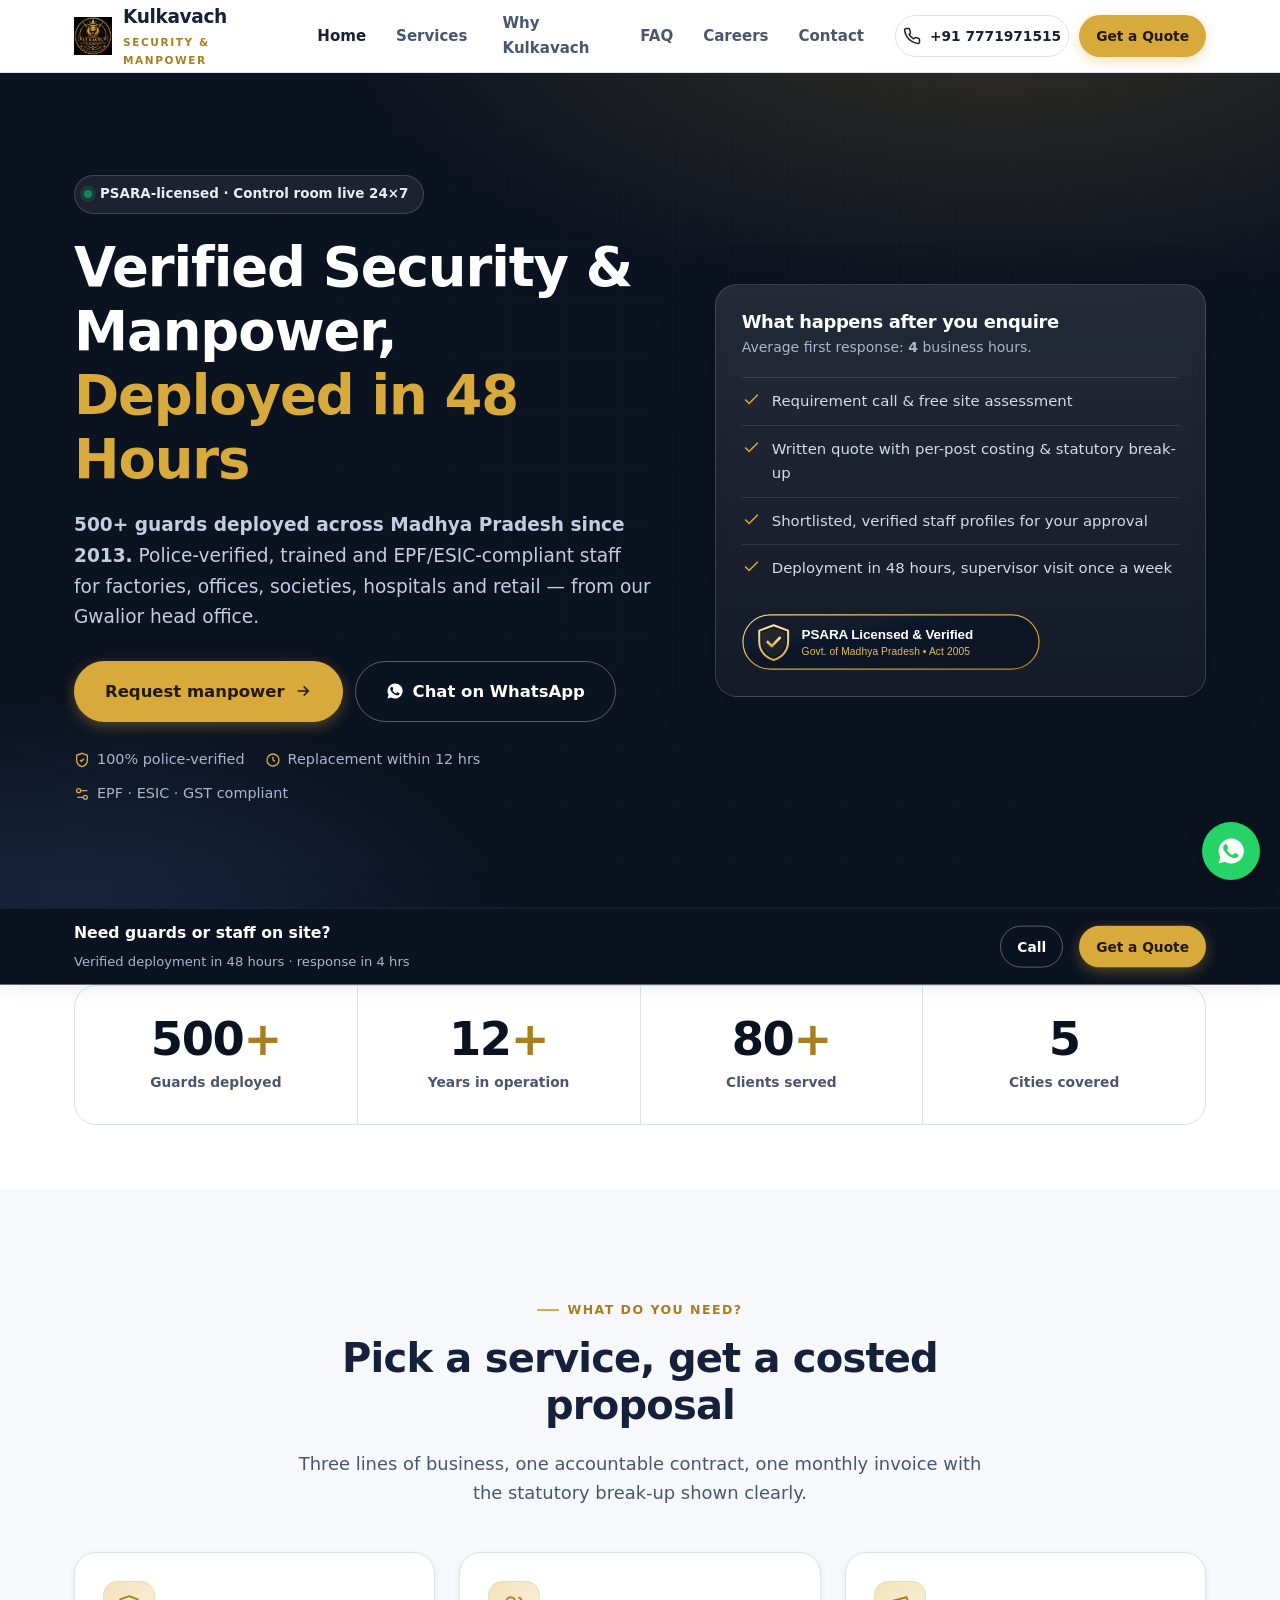
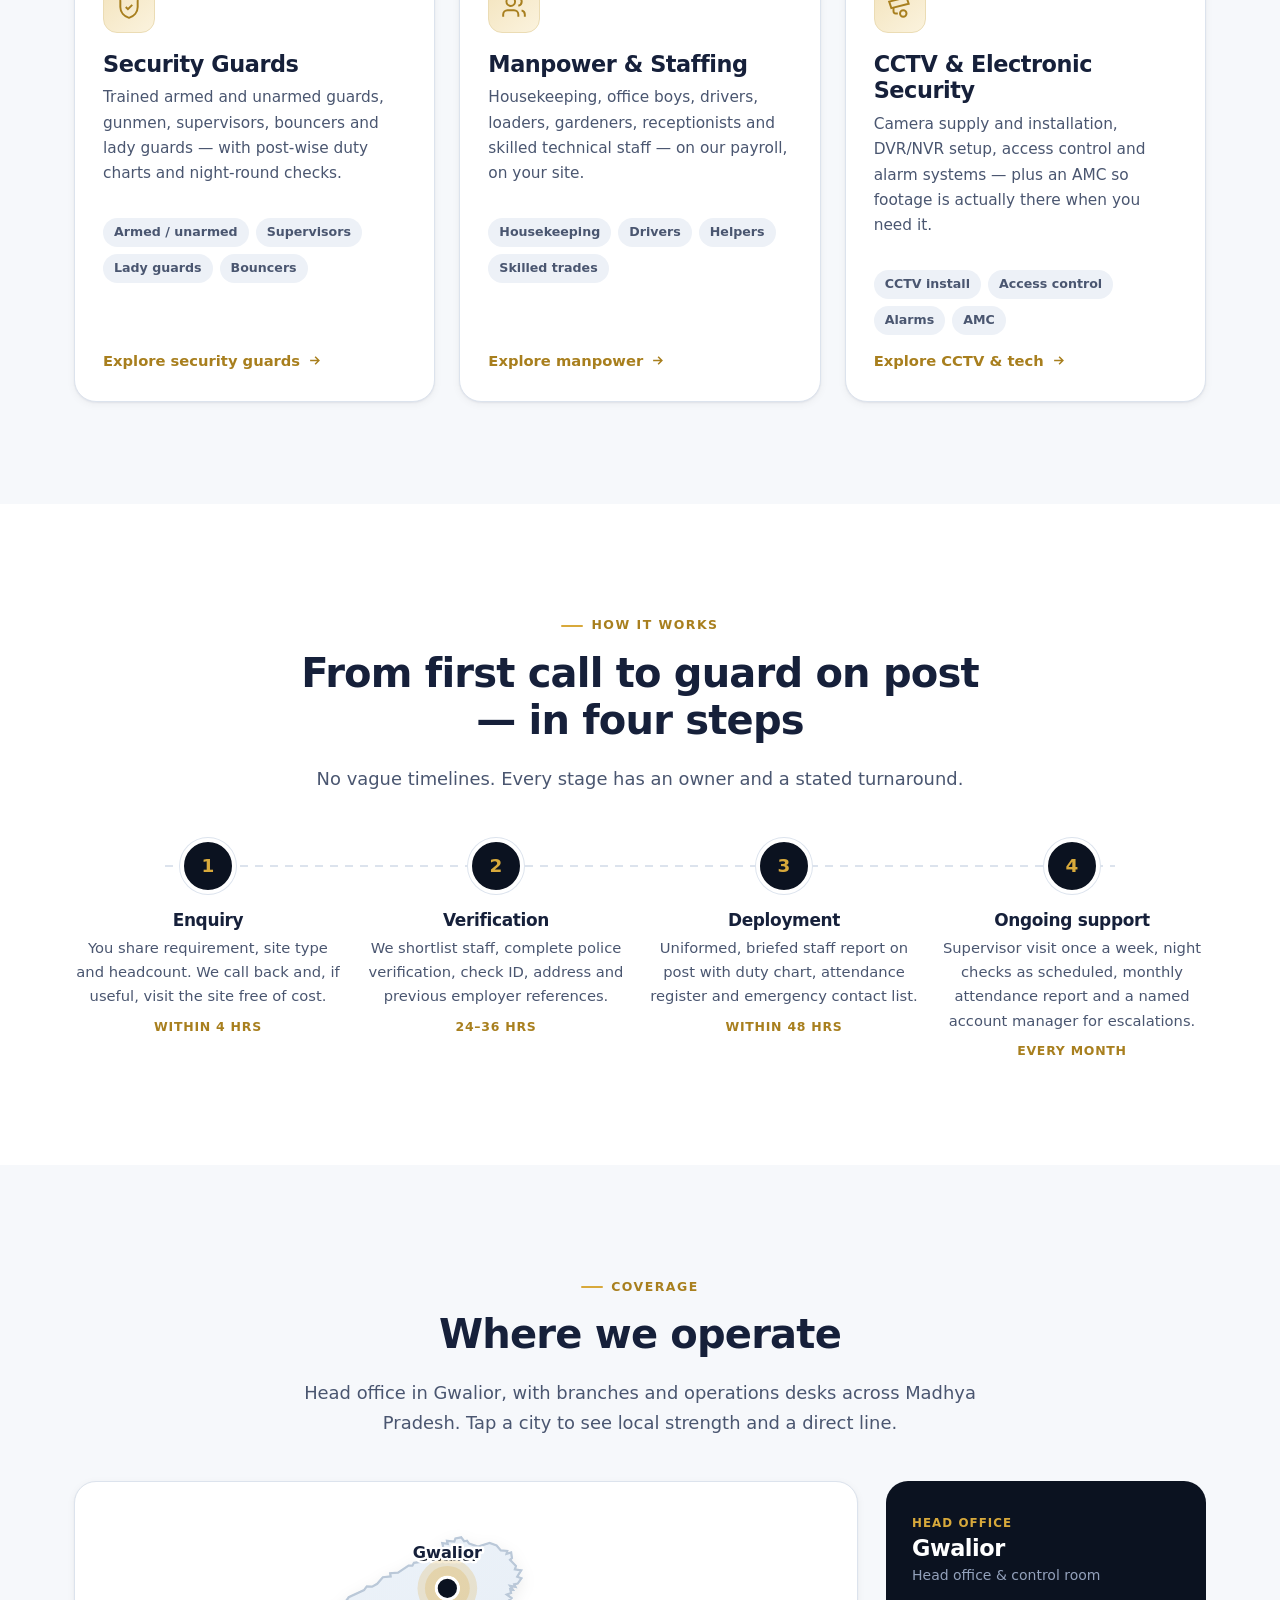
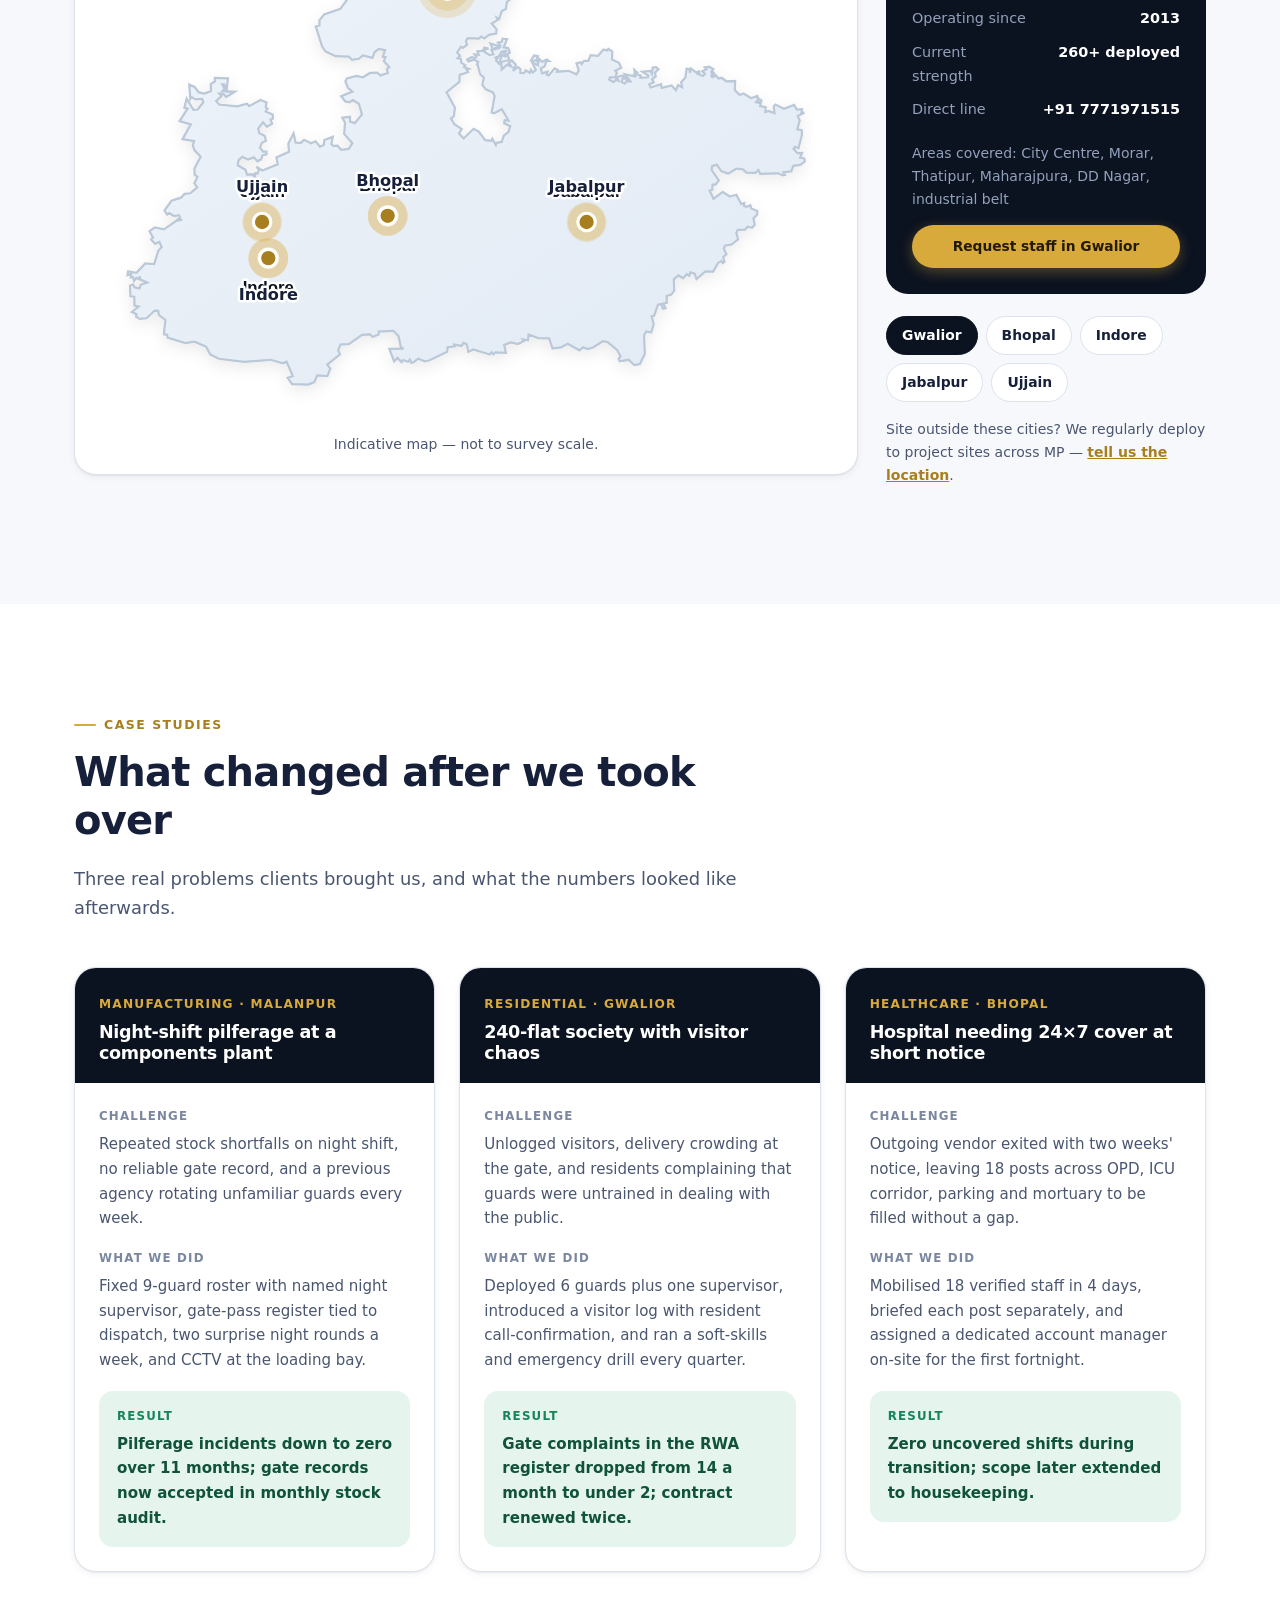
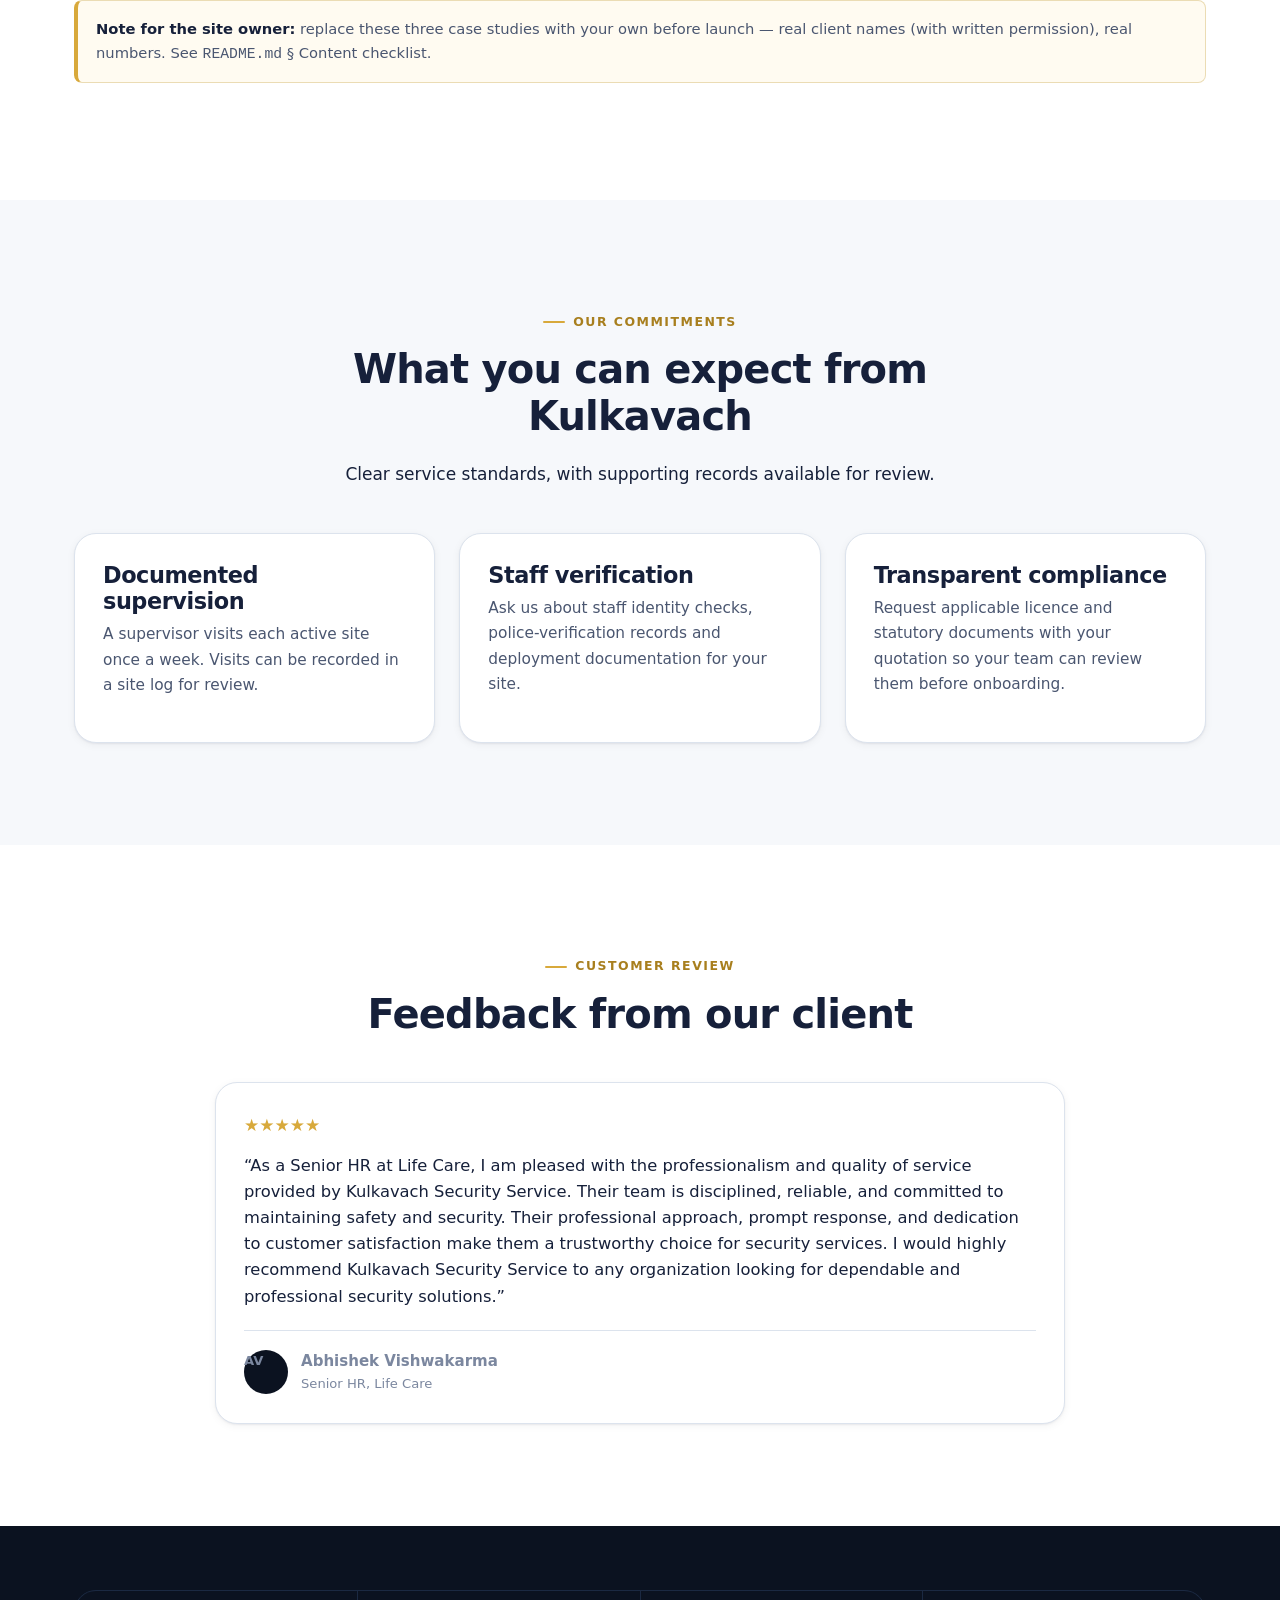
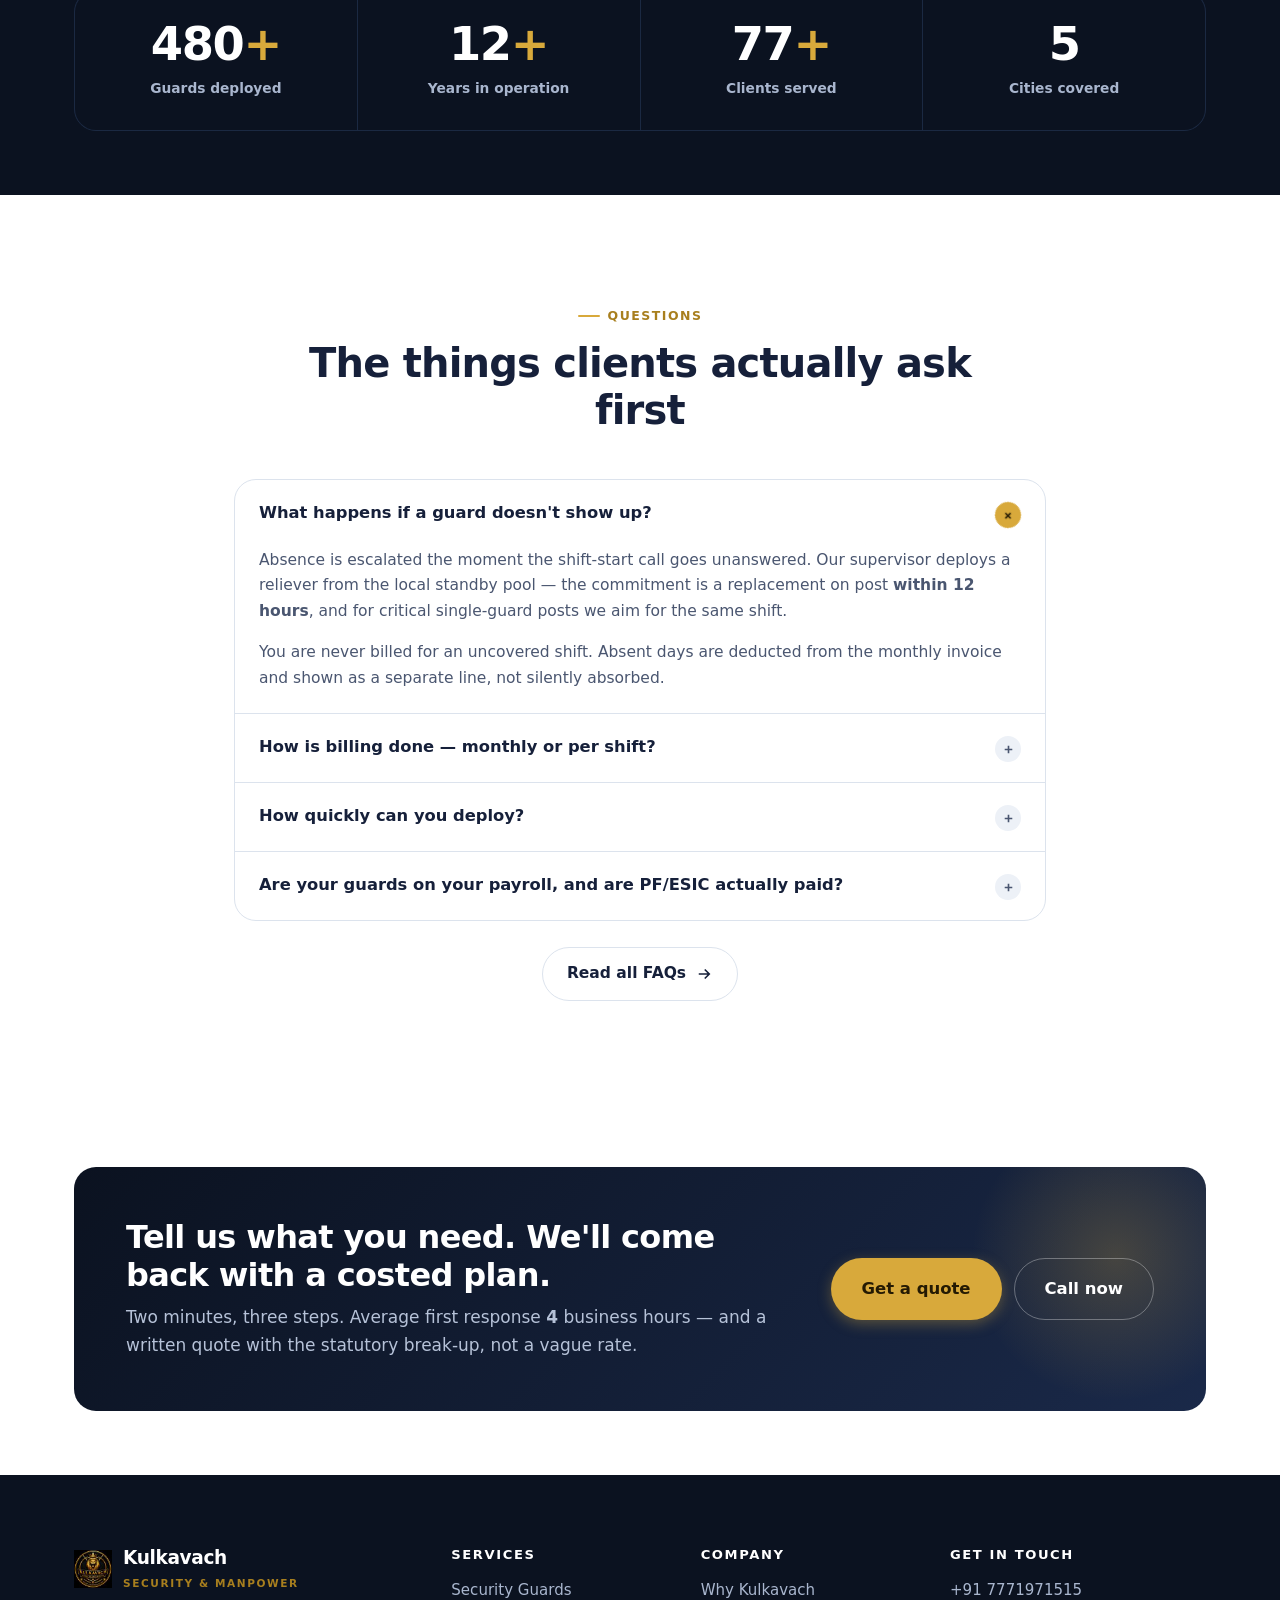
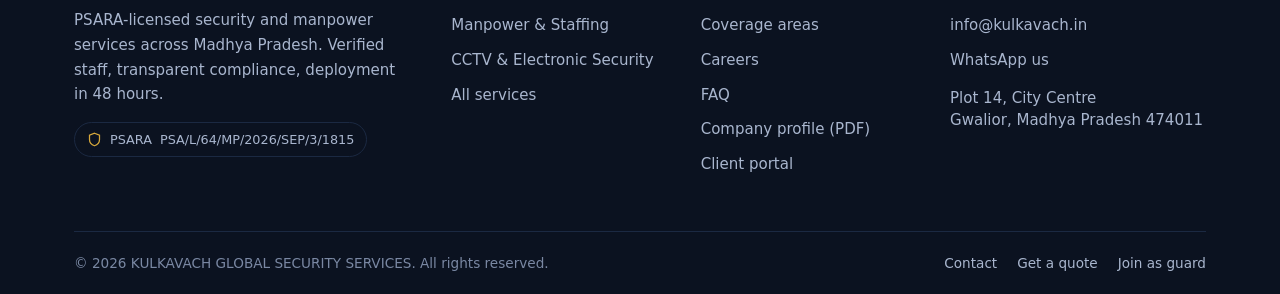
==== commit e1763c0a: "Update company name and add customer review" ====
--- a/index.html
+++ b/index.html
@@ -328,6 +328,27 @@
   </div>
 </section>
 
+<!-- ============================= CUSTOMER REVIEW ============================= -->
+<section class="section section--paper">
+  <div class="wrap">
+    <div class="section-head center">
+      <span class="eyebrow">Customer review</span>
+      <h2>Feedback from our client</h2>
+    </div>
+    <figure class="quote reveal" style="max-width:850px;margin:0 auto">
+      <div class="quote__stars" aria-label="5 out of 5 stars">★★★★★</div>
+      <blockquote>“As a Senior HR at Life Care, I am pleased with the professionalism and quality of service provided by Kulkavach Security Service. Their team is disciplined, reliable, and committed to maintaining safety and security. Their professional approach, prompt response, and dedication to customer satisfaction make them a trustworthy choice for security services. I would highly recommend Kulkavach Security Service to any organization looking for dependable and professional security solutions.”</blockquote>
+      <figcaption class="quote__who">
+        <span class="avatar">AV</span>
+        <span>
+          <strong>Abhishek Vishwakarma</strong>
+          <span>Senior HR, Life Care</span>
+        </span>
+      </figcaption>
+    </figure>
+  </div>
+</section>
+
 <!-- ============================= STAT BAR ============================= -->
 <section class="section section--tight statbar">
   <div class="wrap">
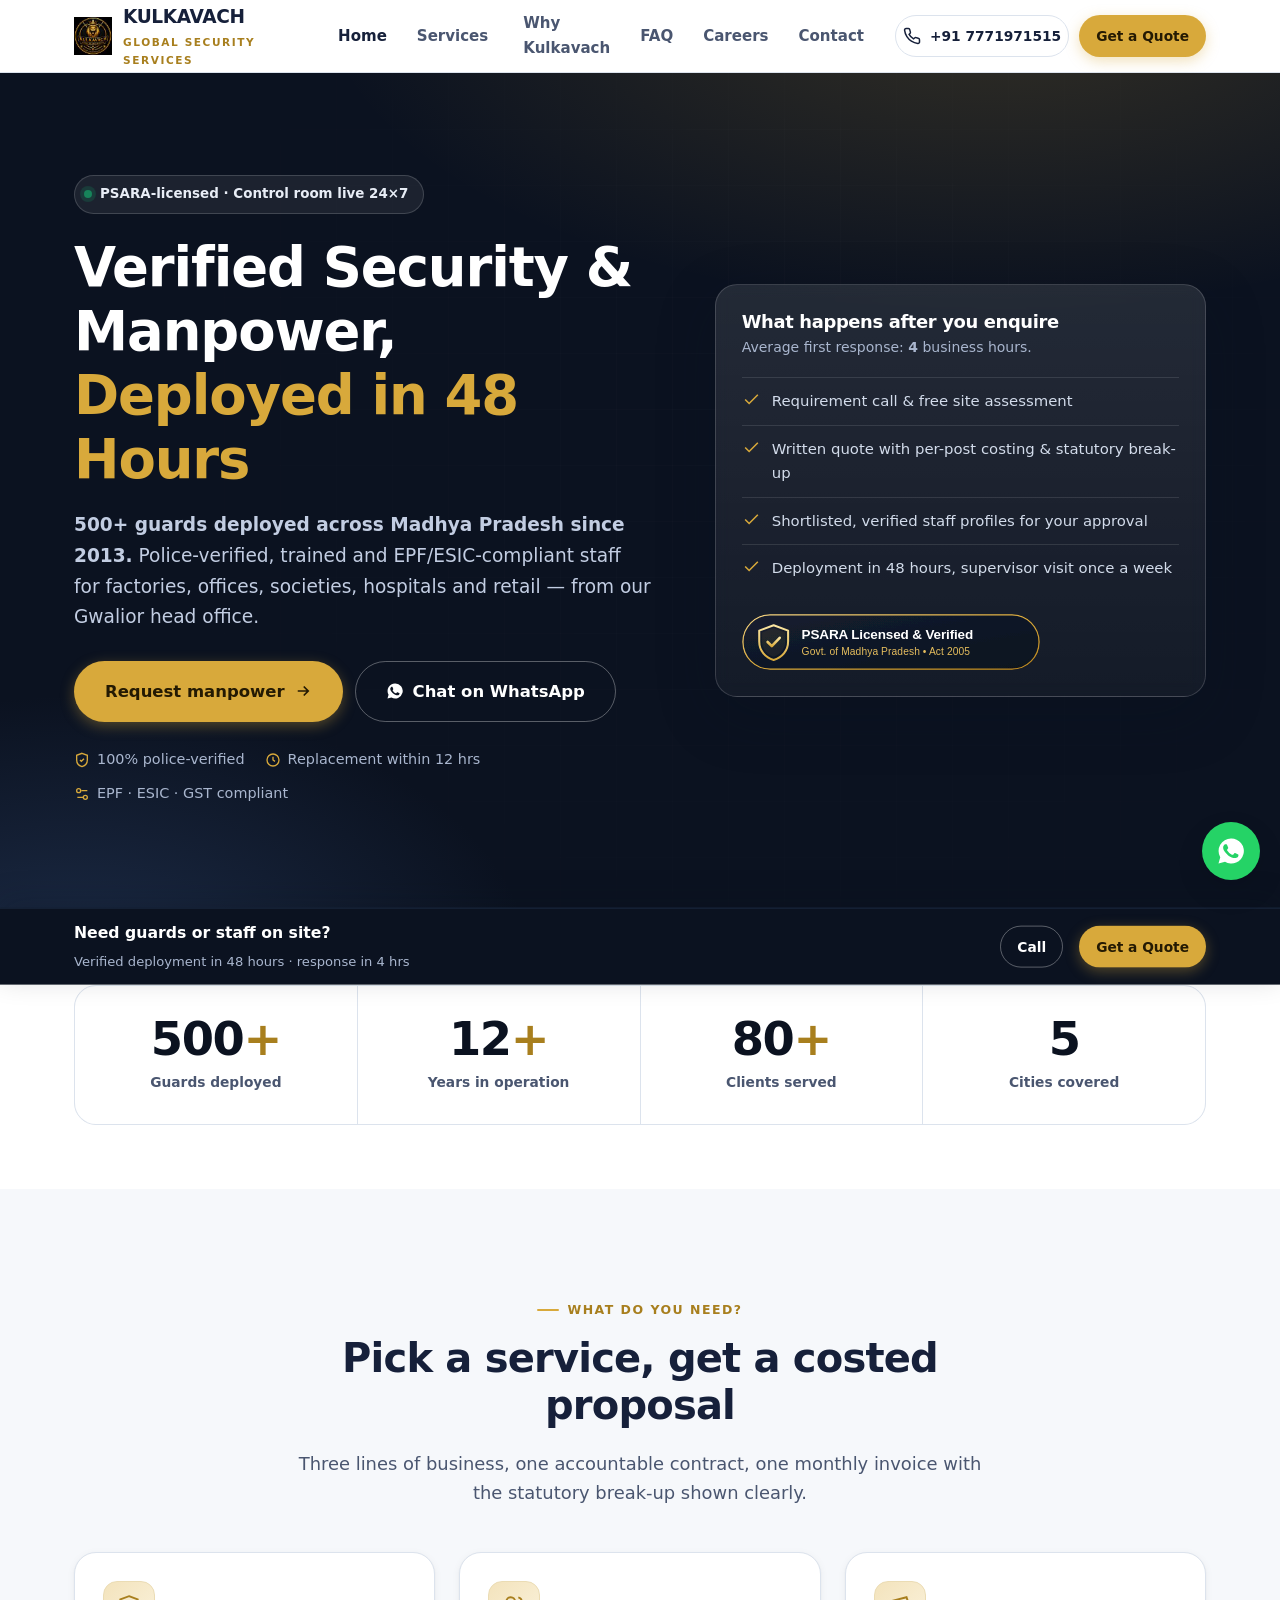
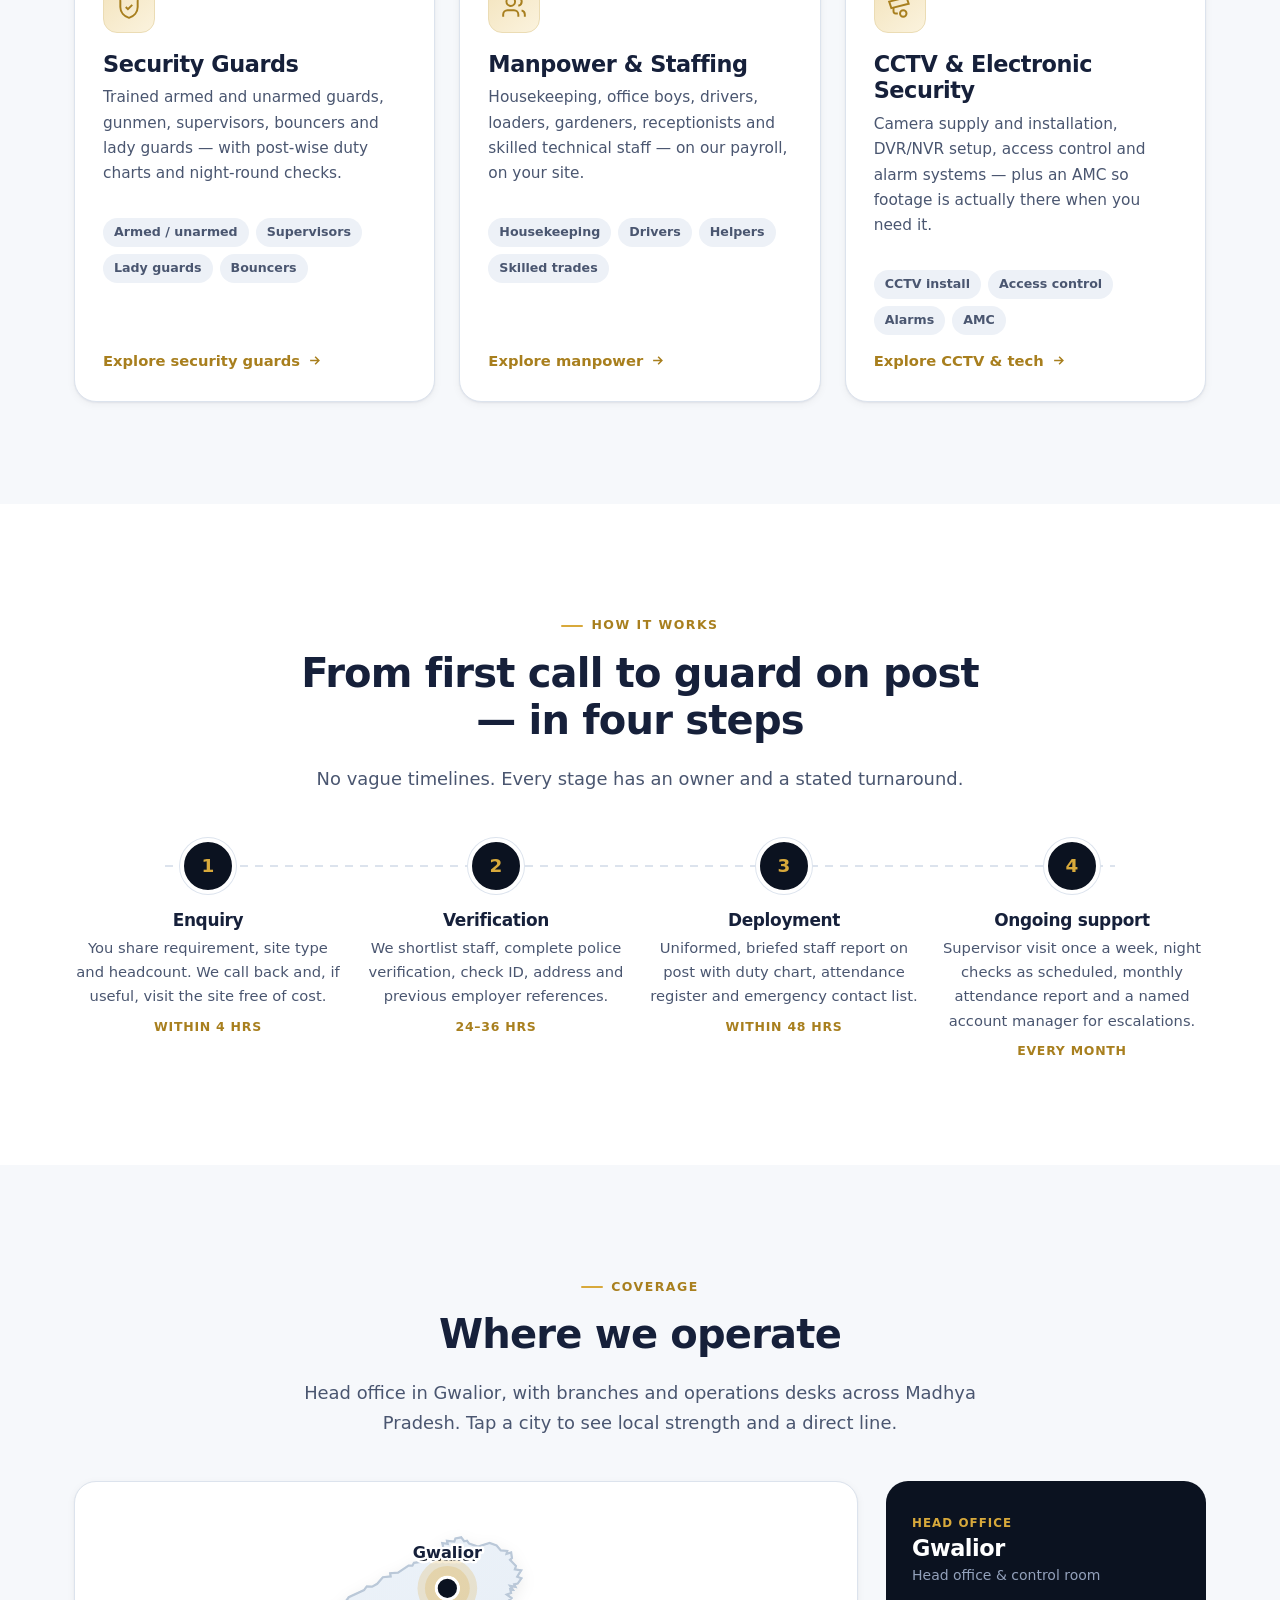
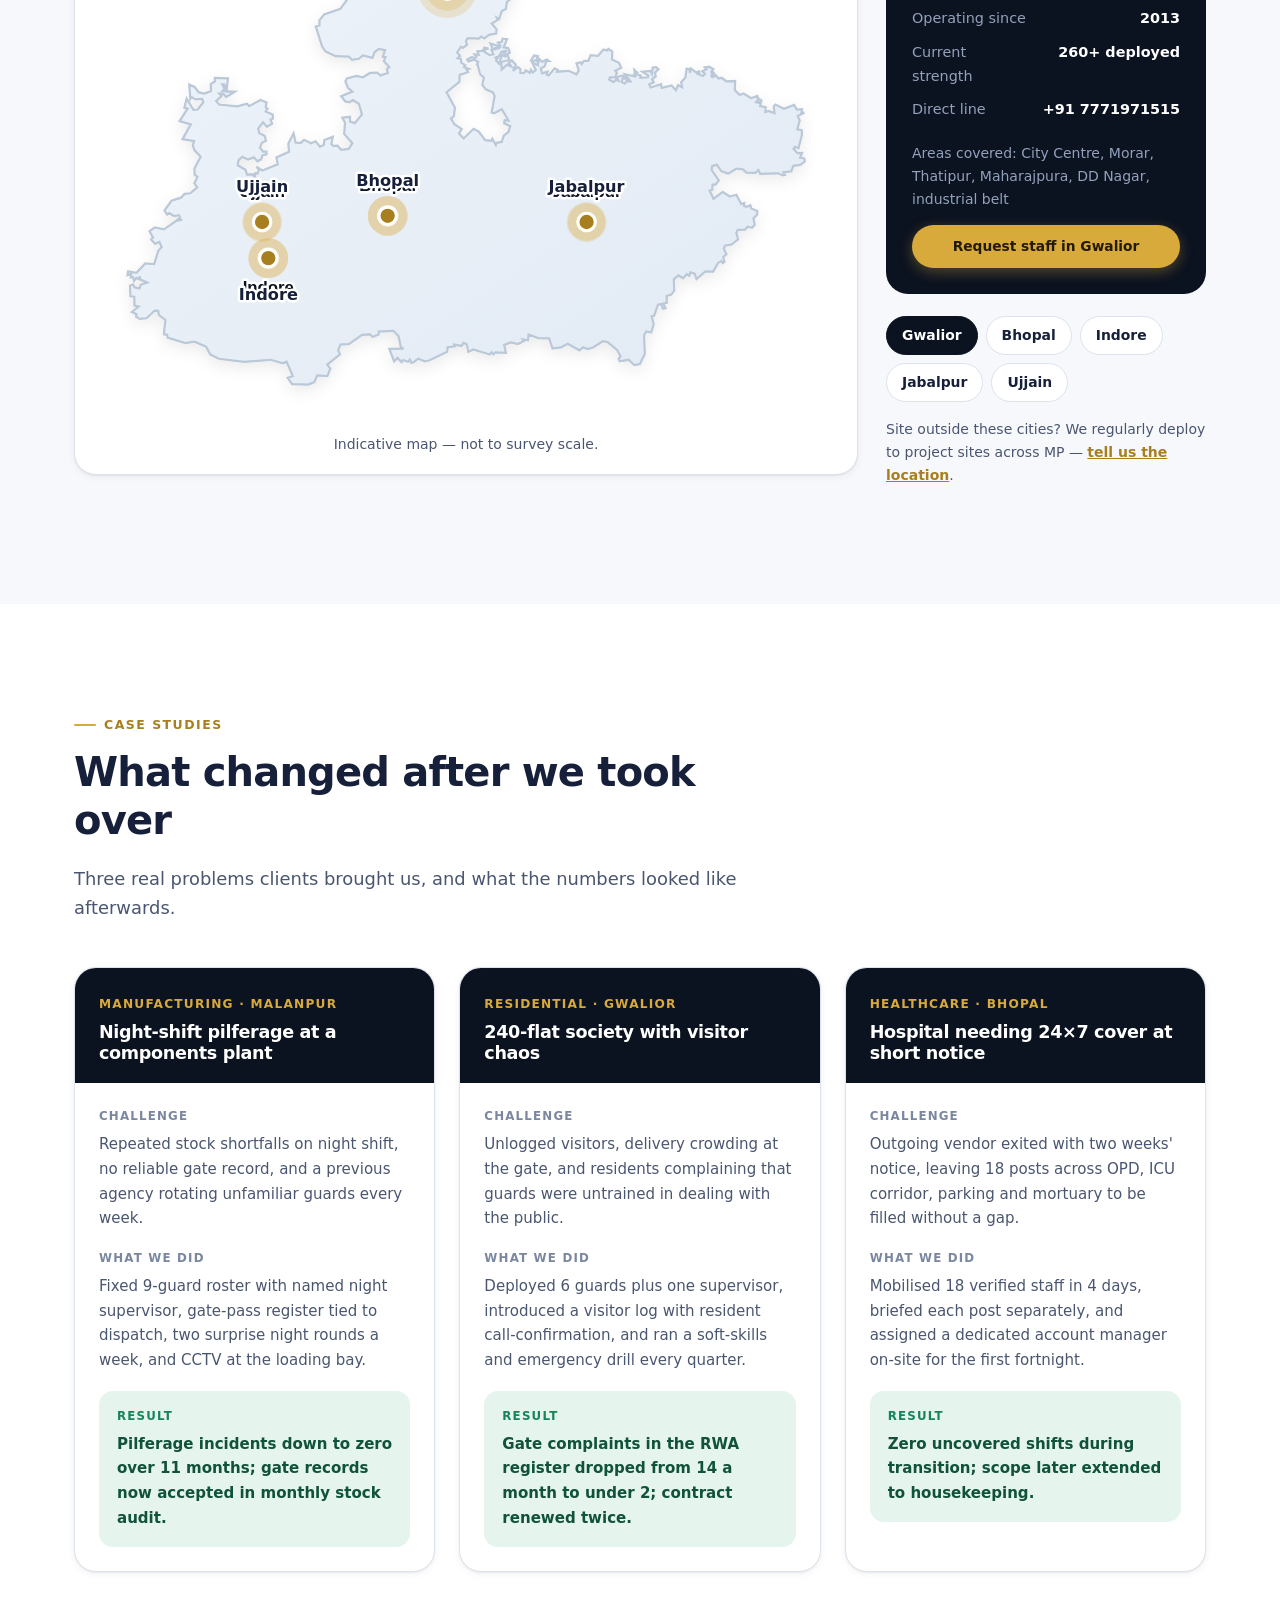
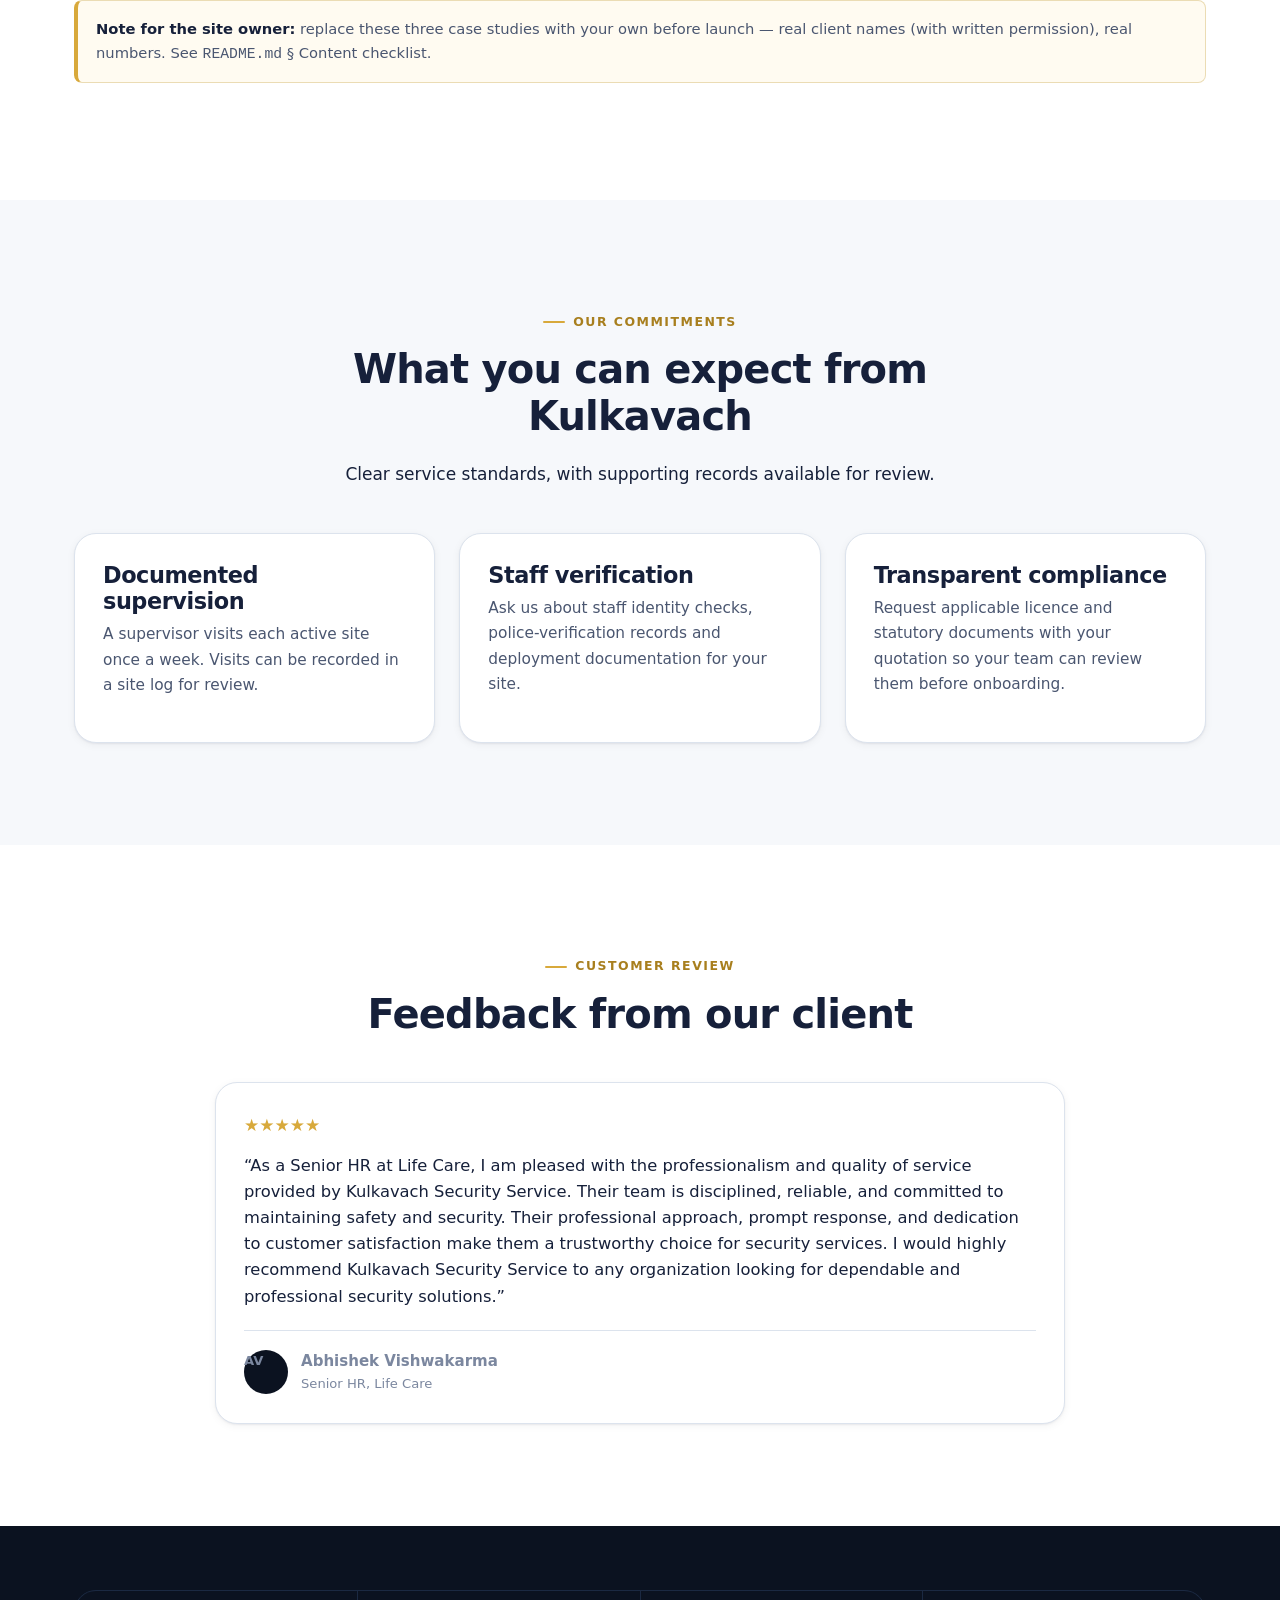
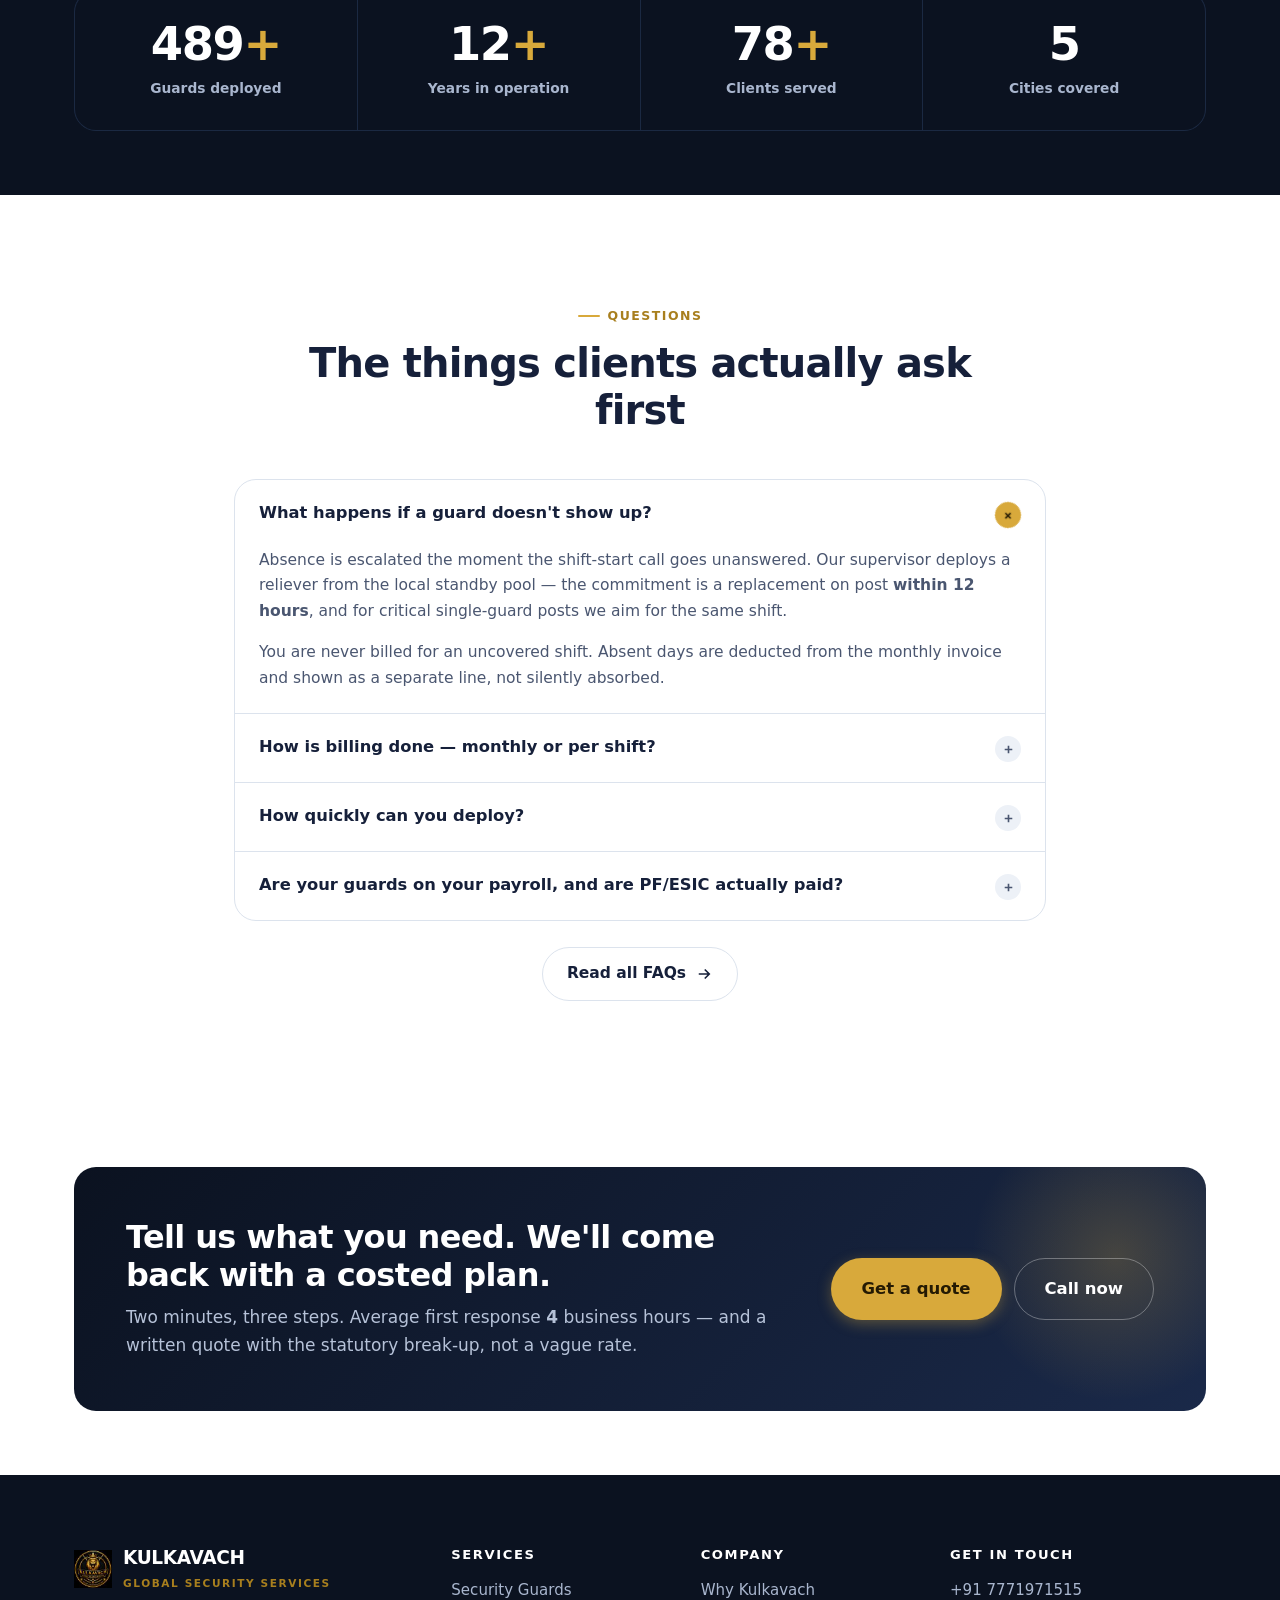
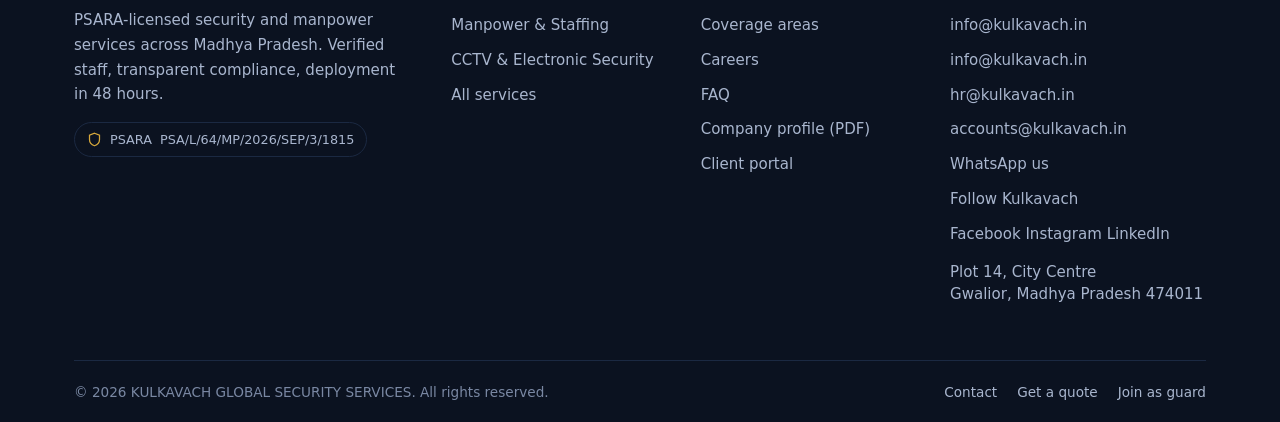
==== commit fb7d671f: "Add contact emails and social links to footer" ====
--- a/index.html
+++ b/index.html
@@ -478,7 +478,16 @@
         <ul>
           <li><a data-kv-href="tel:contact.phonePrimary" href="#"><span data-kv="contact.phonePrimary">—</span></a></li>
           <li><a data-kv-href="mailto:contact.email" href="#"><span data-kv="contact.email">—</span></a></li>
+          <li><a data-kv-href="mailto:contact.email" href="#"><span data-kv="contact.email">info@kulkavach.in</span></a></li>
+          <li><a data-kv-href="mailto:contact.emailHR" href="#"><span data-kv="contact.emailHR">hr@kulkavach.in</span></a></li>
+          <li><a data-kv-href="mailto:contact.emailAccounts" href="#"><span data-kv="contact.emailAccounts">accounts@kulkavach.in</span></a></li>
           <li><a data-kv-href="wa" href="#">WhatsApp us</a></li>
+          <li class="footer__social-heading">Follow Kulkavach</li>
+          <li class="footer__social">
+            <a data-kv-href="contact.social.facebook" href="#" target="_blank" rel="noopener noreferrer" aria-label="Facebook">Facebook</a>
+            <a data-kv-href="contact.social.instagram" href="#" target="_blank" rel="noopener noreferrer" aria-label="Instagram">Instagram</a>
+            <a data-kv-href="contact.social.linkedin" href="#" target="_blank" rel="noopener noreferrer" aria-label="LinkedIn">LinkedIn</a>
+          </li>
           <li style="margin-top:14px;line-height:1.5">
             <span data-kv="contact.address.line1">—</span><br>
             <span data-kv="contact.address.line2">—</span>
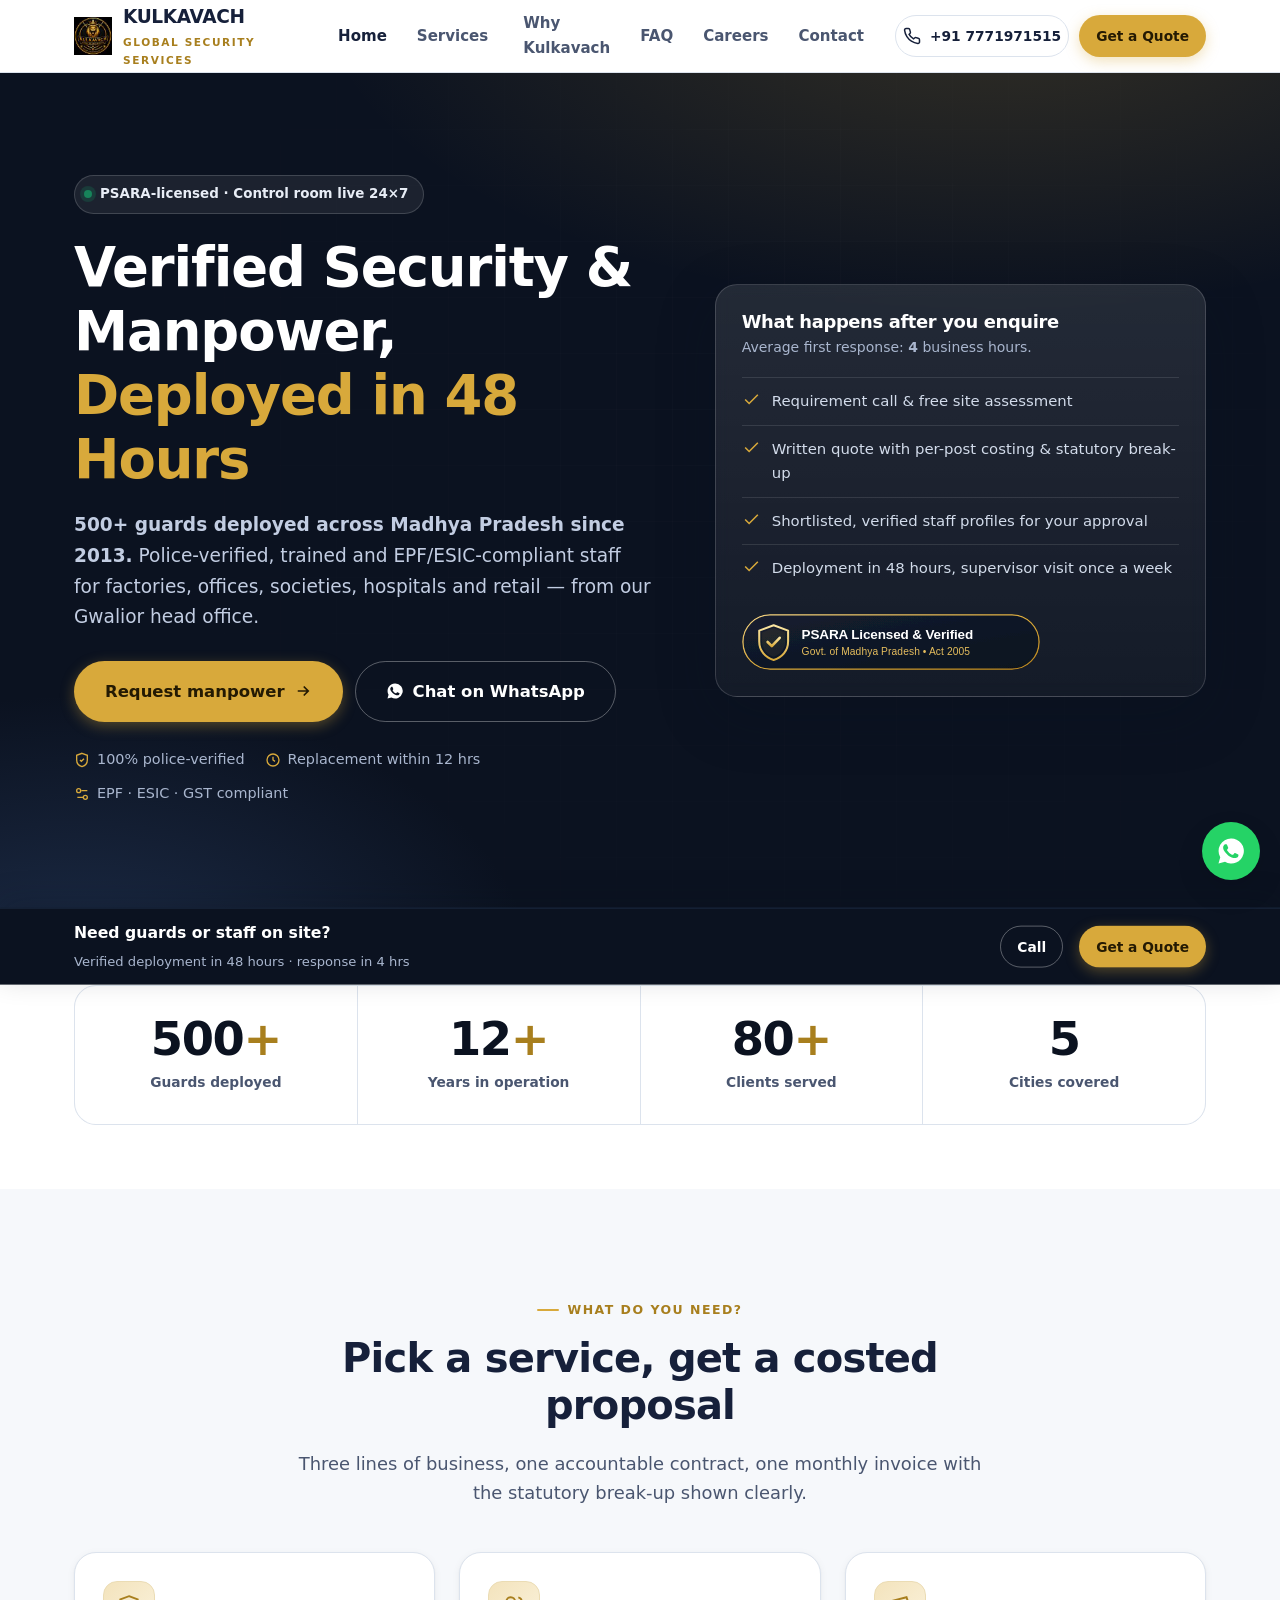
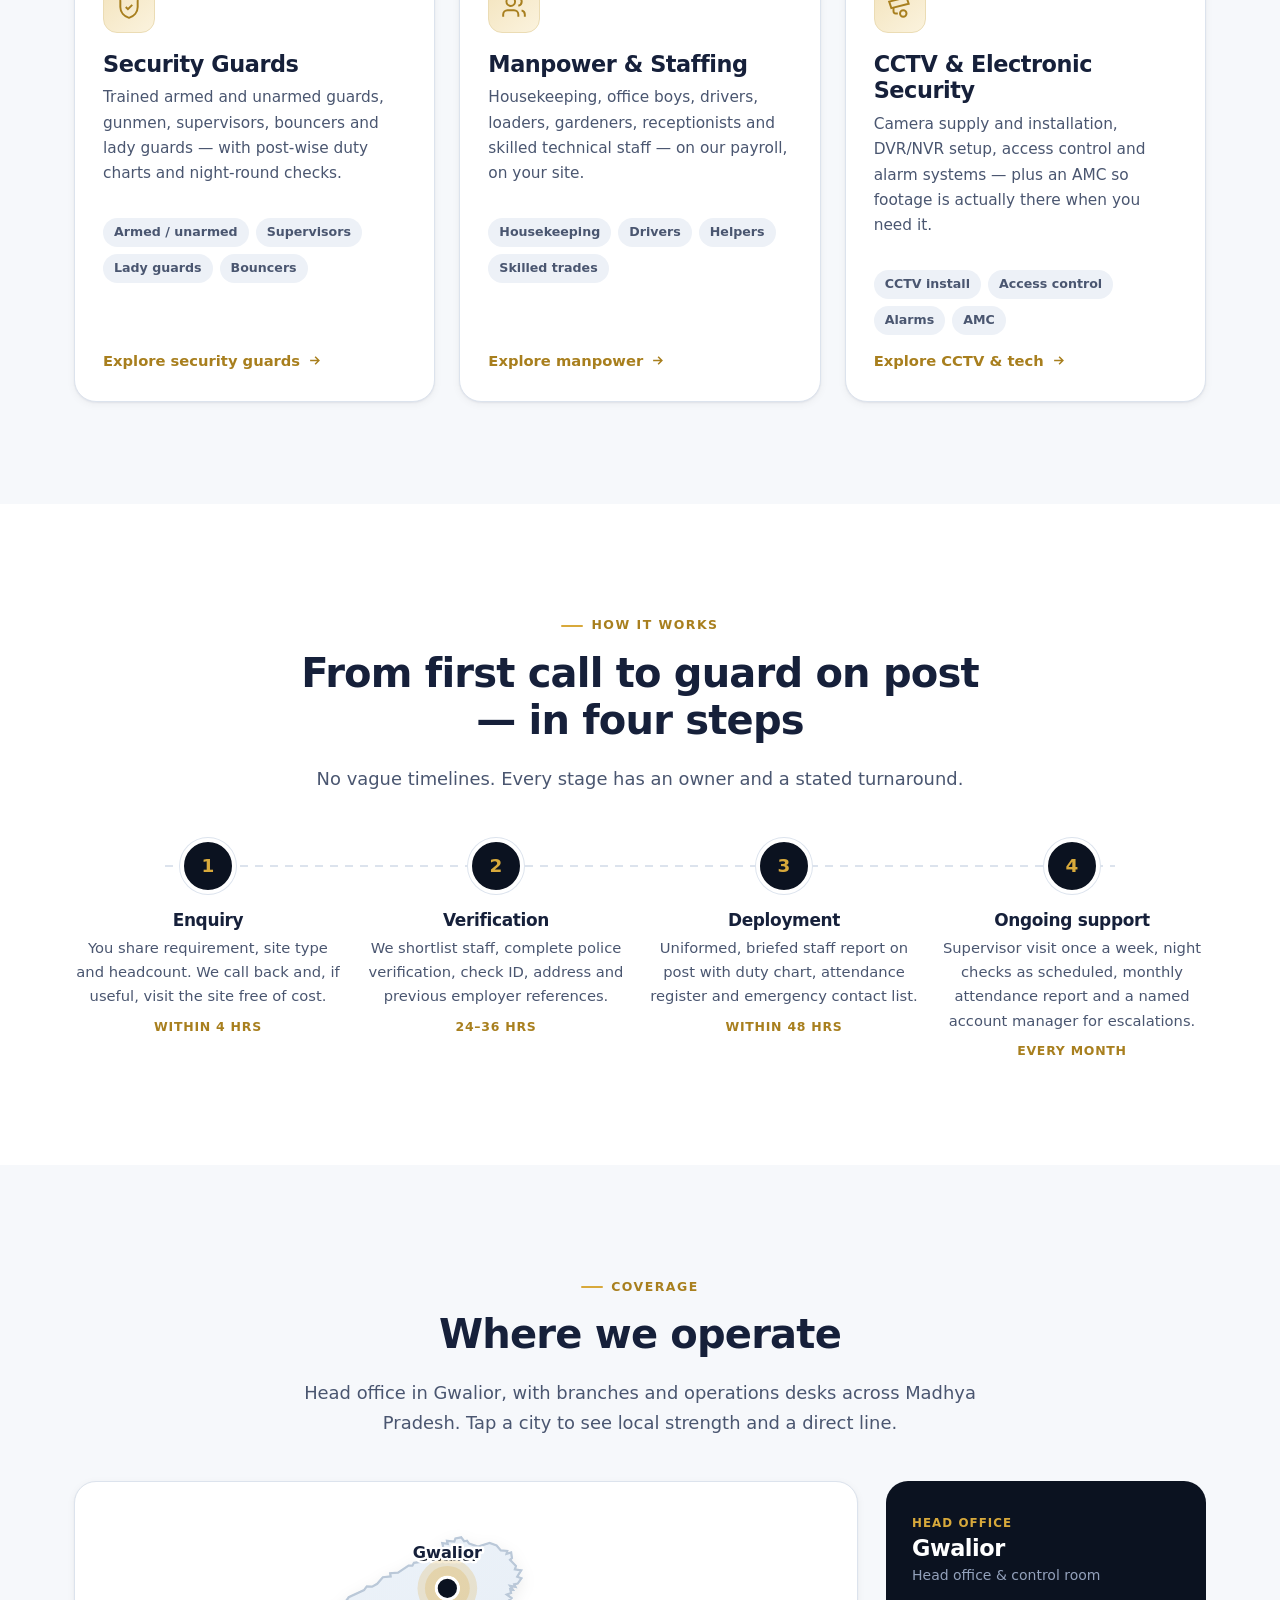
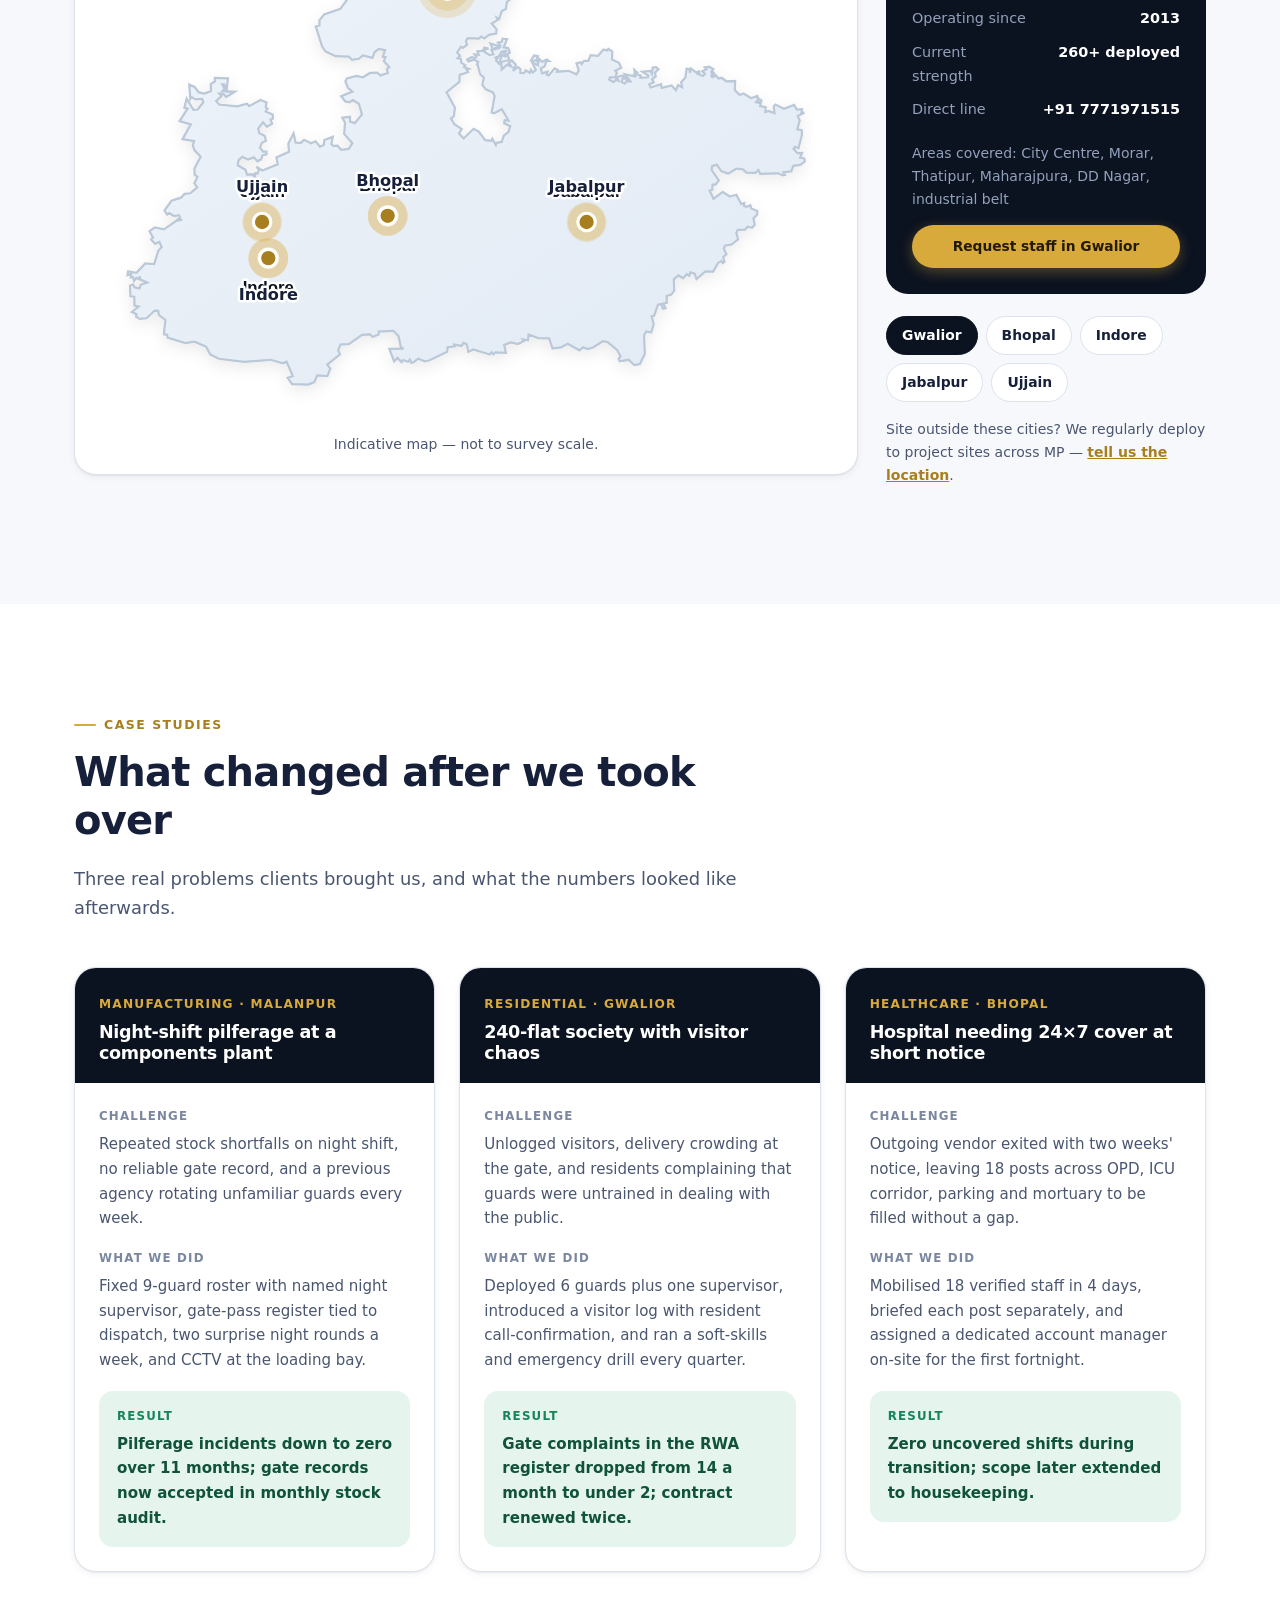
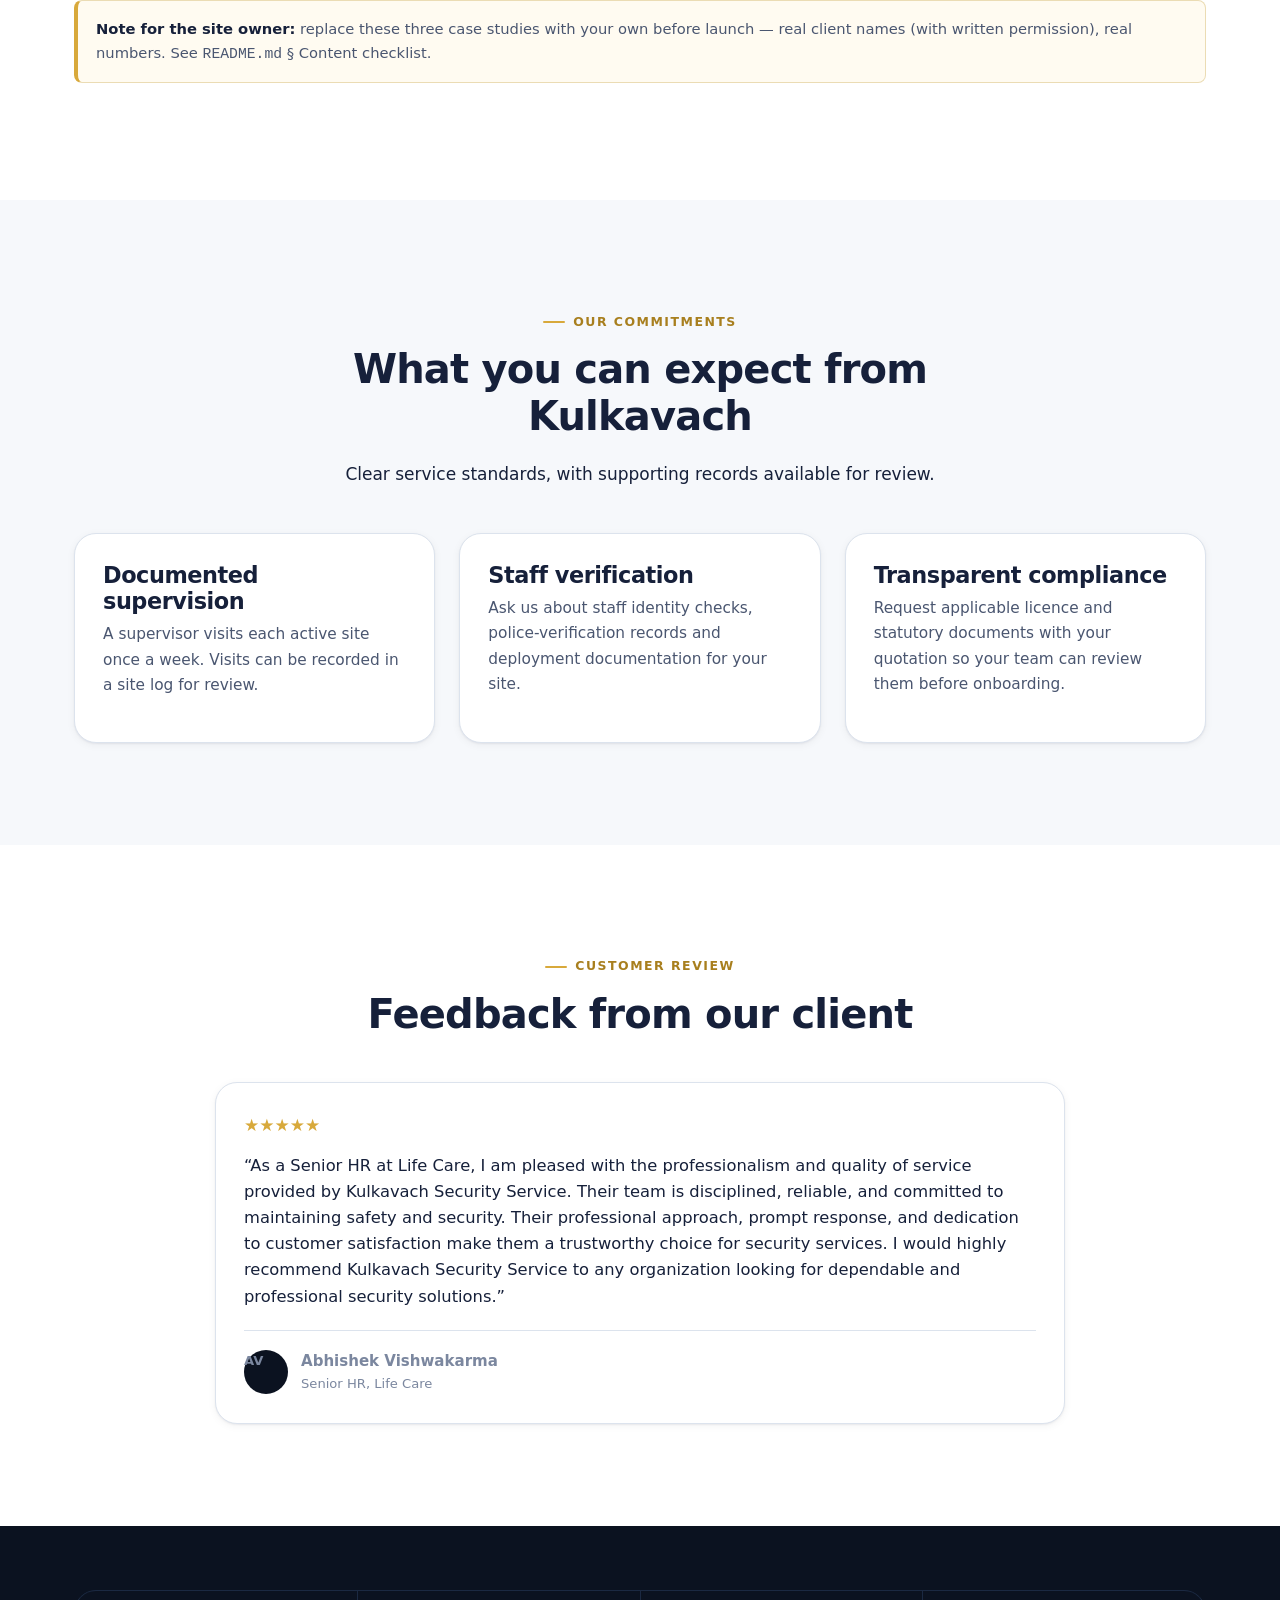
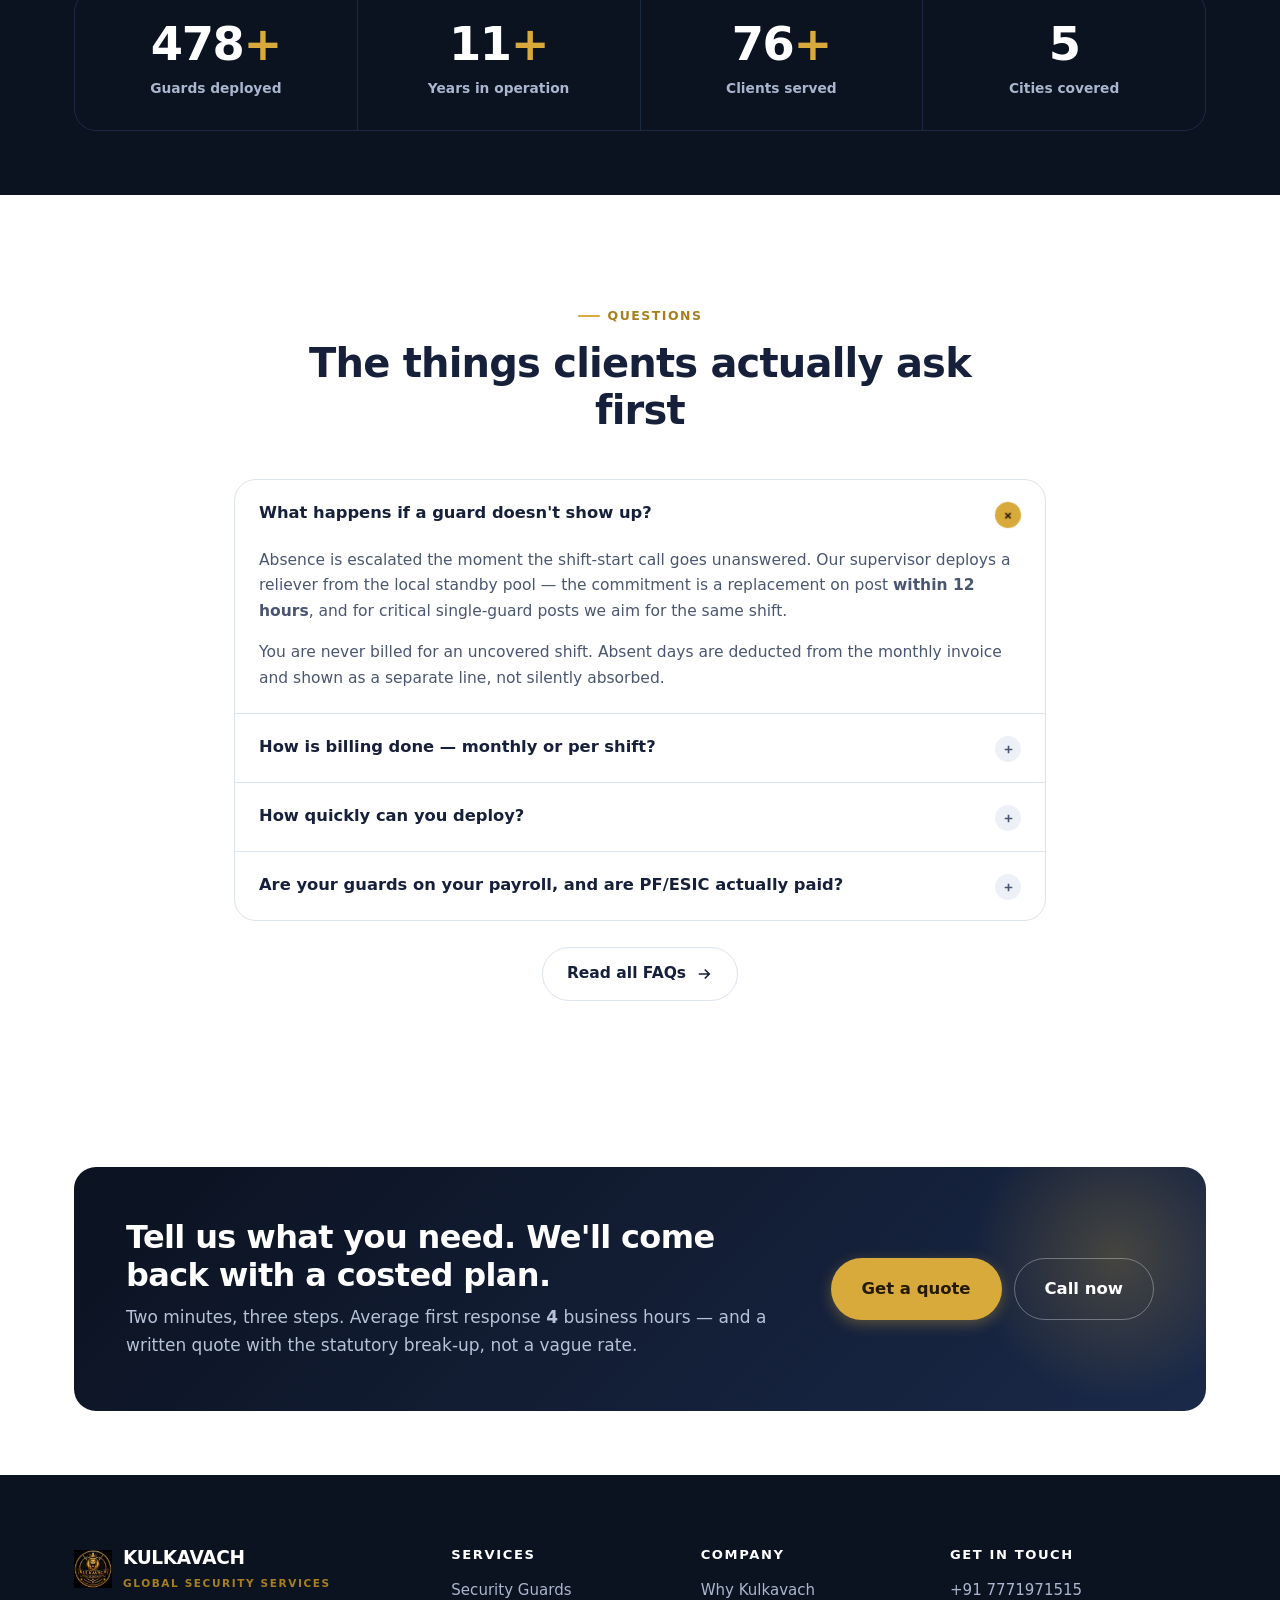
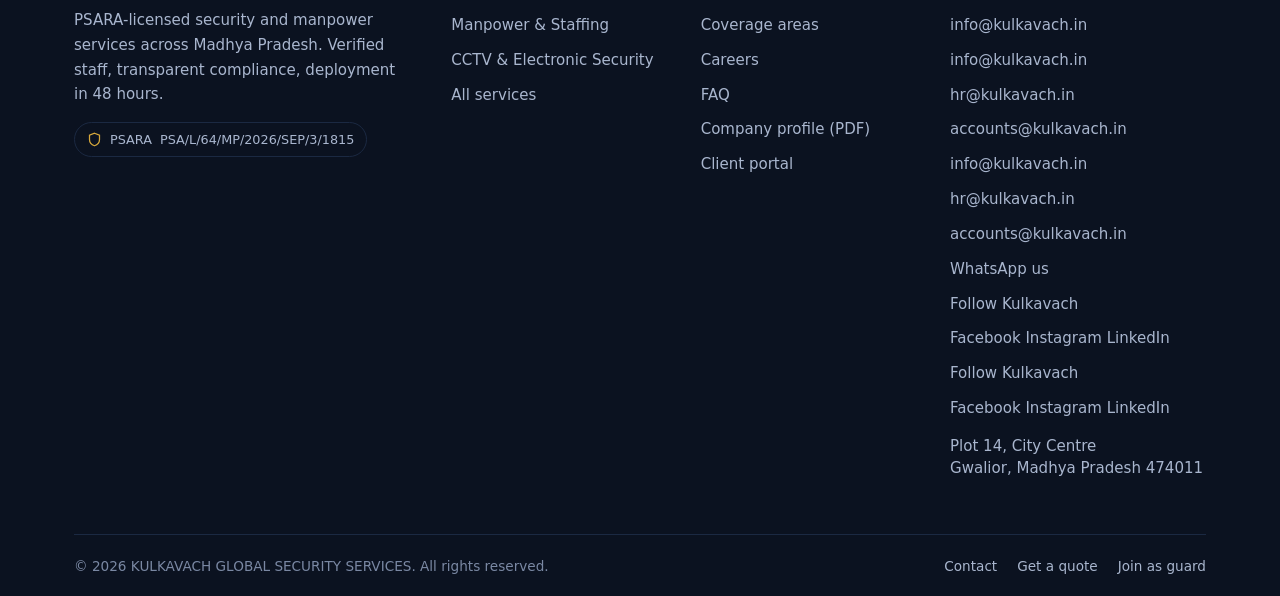
==== commit 521c3fbf: "Add contact emails and social links to homepage footer" ====
--- a/index.html
+++ b/index.html
@@ -481,7 +481,16 @@
           <li><a data-kv-href="mailto:contact.email" href="#"><span data-kv="contact.email">info@kulkavach.in</span></a></li>
           <li><a data-kv-href="mailto:contact.emailHR" href="#"><span data-kv="contact.emailHR">hr@kulkavach.in</span></a></li>
           <li><a data-kv-href="mailto:contact.emailAccounts" href="#"><span data-kv="contact.emailAccounts">accounts@kulkavach.in</span></a></li>
+          <li><a data-kv-href="mailto:contact.email" href="#"><span data-kv="contact.email">info@kulkavach.in</span></a></li>
+          <li><a data-kv-href="mailto:contact.emailHR" href="#"><span data-kv="contact.emailHR">hr@kulkavach.in</span></a></li>
+          <li><a data-kv-href="mailto:contact.emailAccounts" href="#"><span data-kv="contact.emailAccounts">accounts@kulkavach.in</span></a></li>
           <li><a data-kv-href="wa" href="#">WhatsApp us</a></li>
+          <li class="footer__social-heading">Follow Kulkavach</li>
+          <li class="footer__social">
+            <a data-kv-href="contact.social.facebook" href="#" target="_blank" rel="noopener noreferrer" aria-label="Facebook">Facebook</a>
+            <a data-kv-href="contact.social.instagram" href="#" target="_blank" rel="noopener noreferrer" aria-label="Instagram">Instagram</a>
+            <a data-kv-href="contact.social.linkedin" href="#" target="_blank" rel="noopener noreferrer" aria-label="LinkedIn">LinkedIn</a>
+          </li>
           <li class="footer__social-heading">Follow Kulkavach</li>
           <li class="footer__social">
             <a data-kv-href="contact.social.facebook" href="#" target="_blank" rel="noopener noreferrer" aria-label="Facebook">Facebook</a>
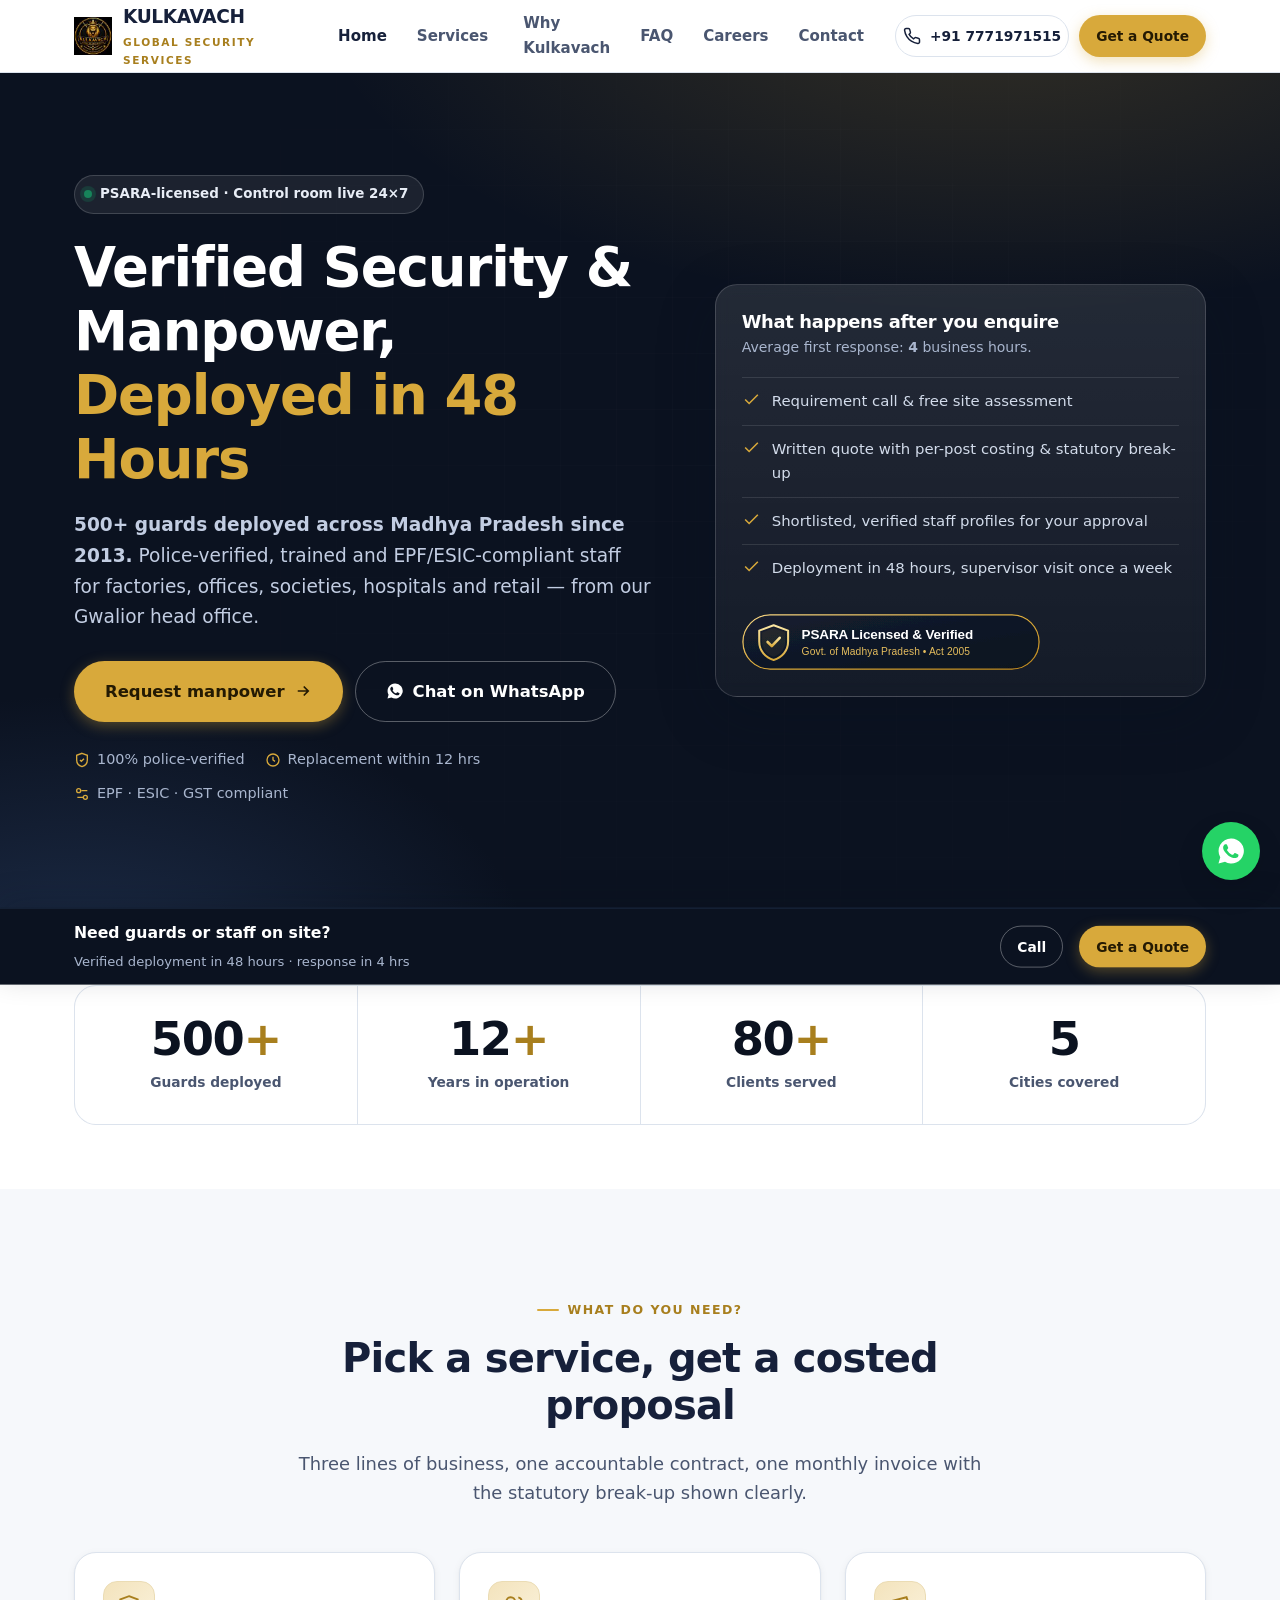
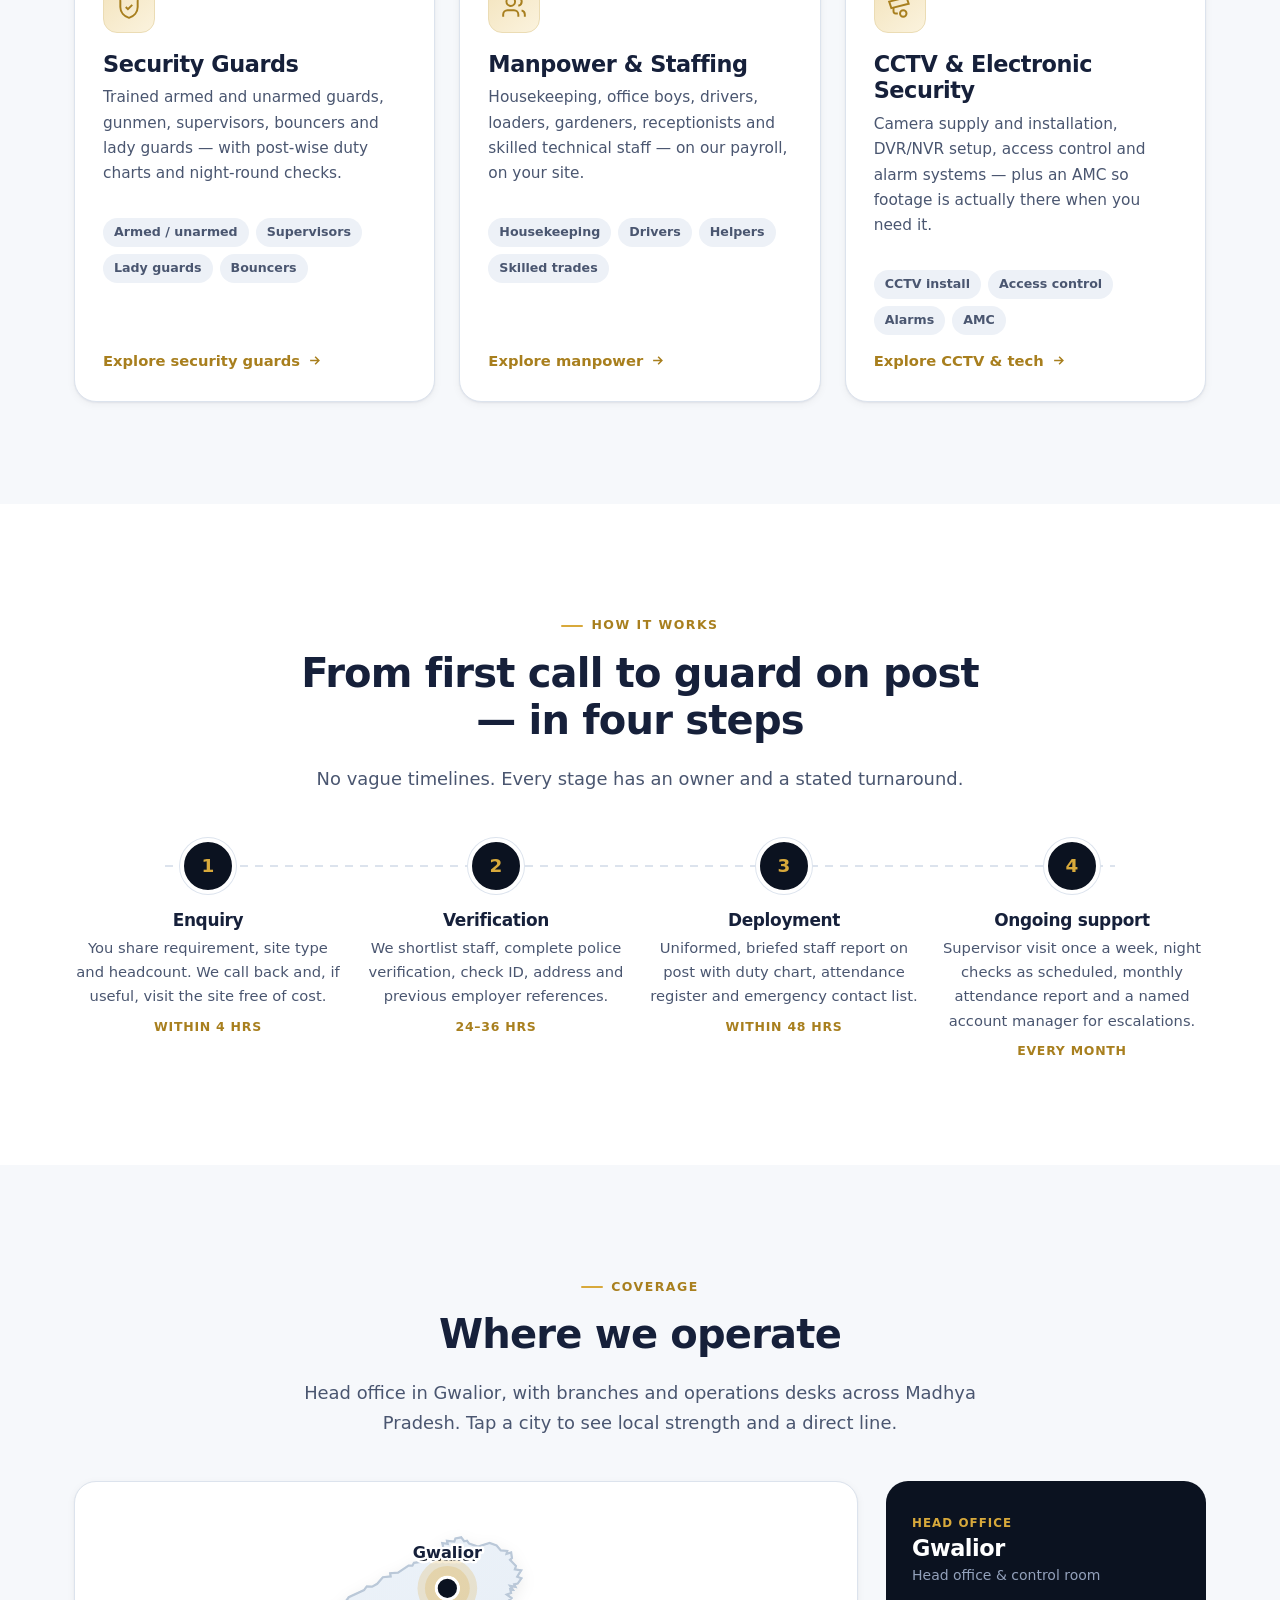
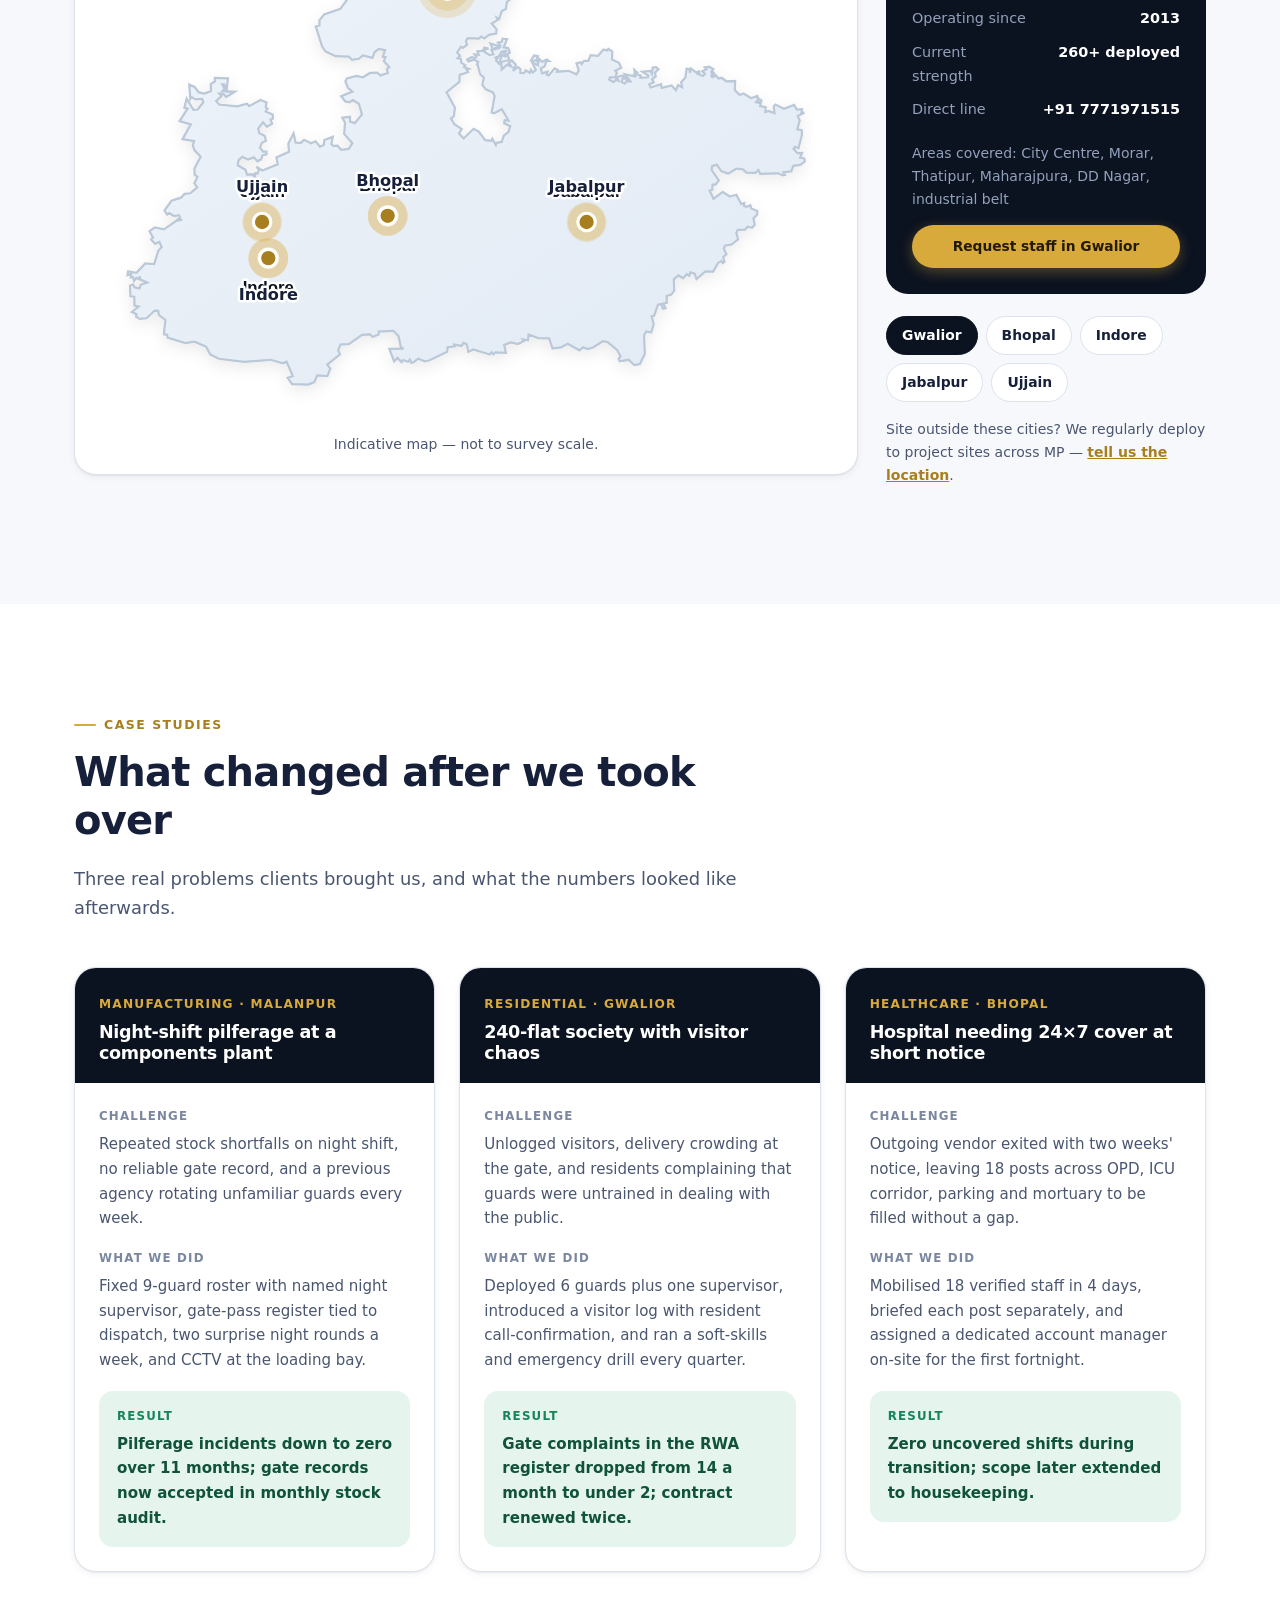
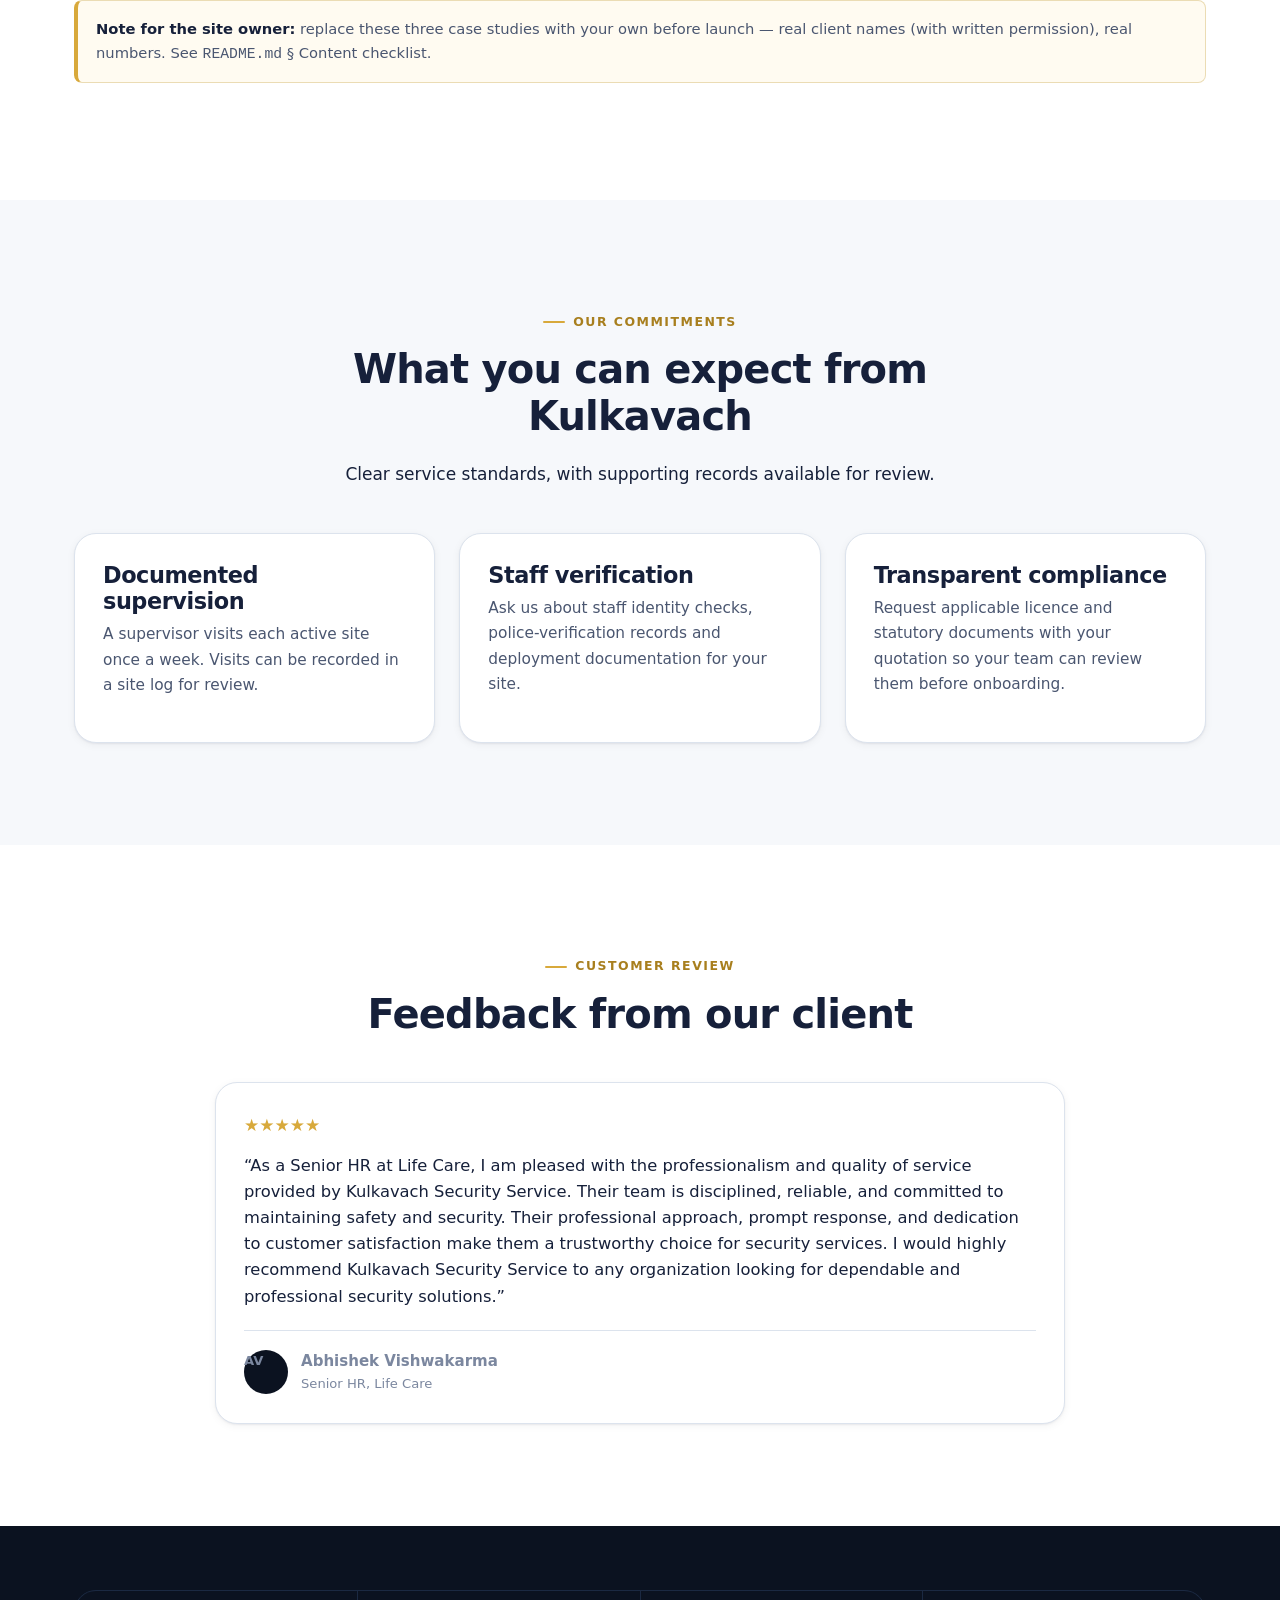
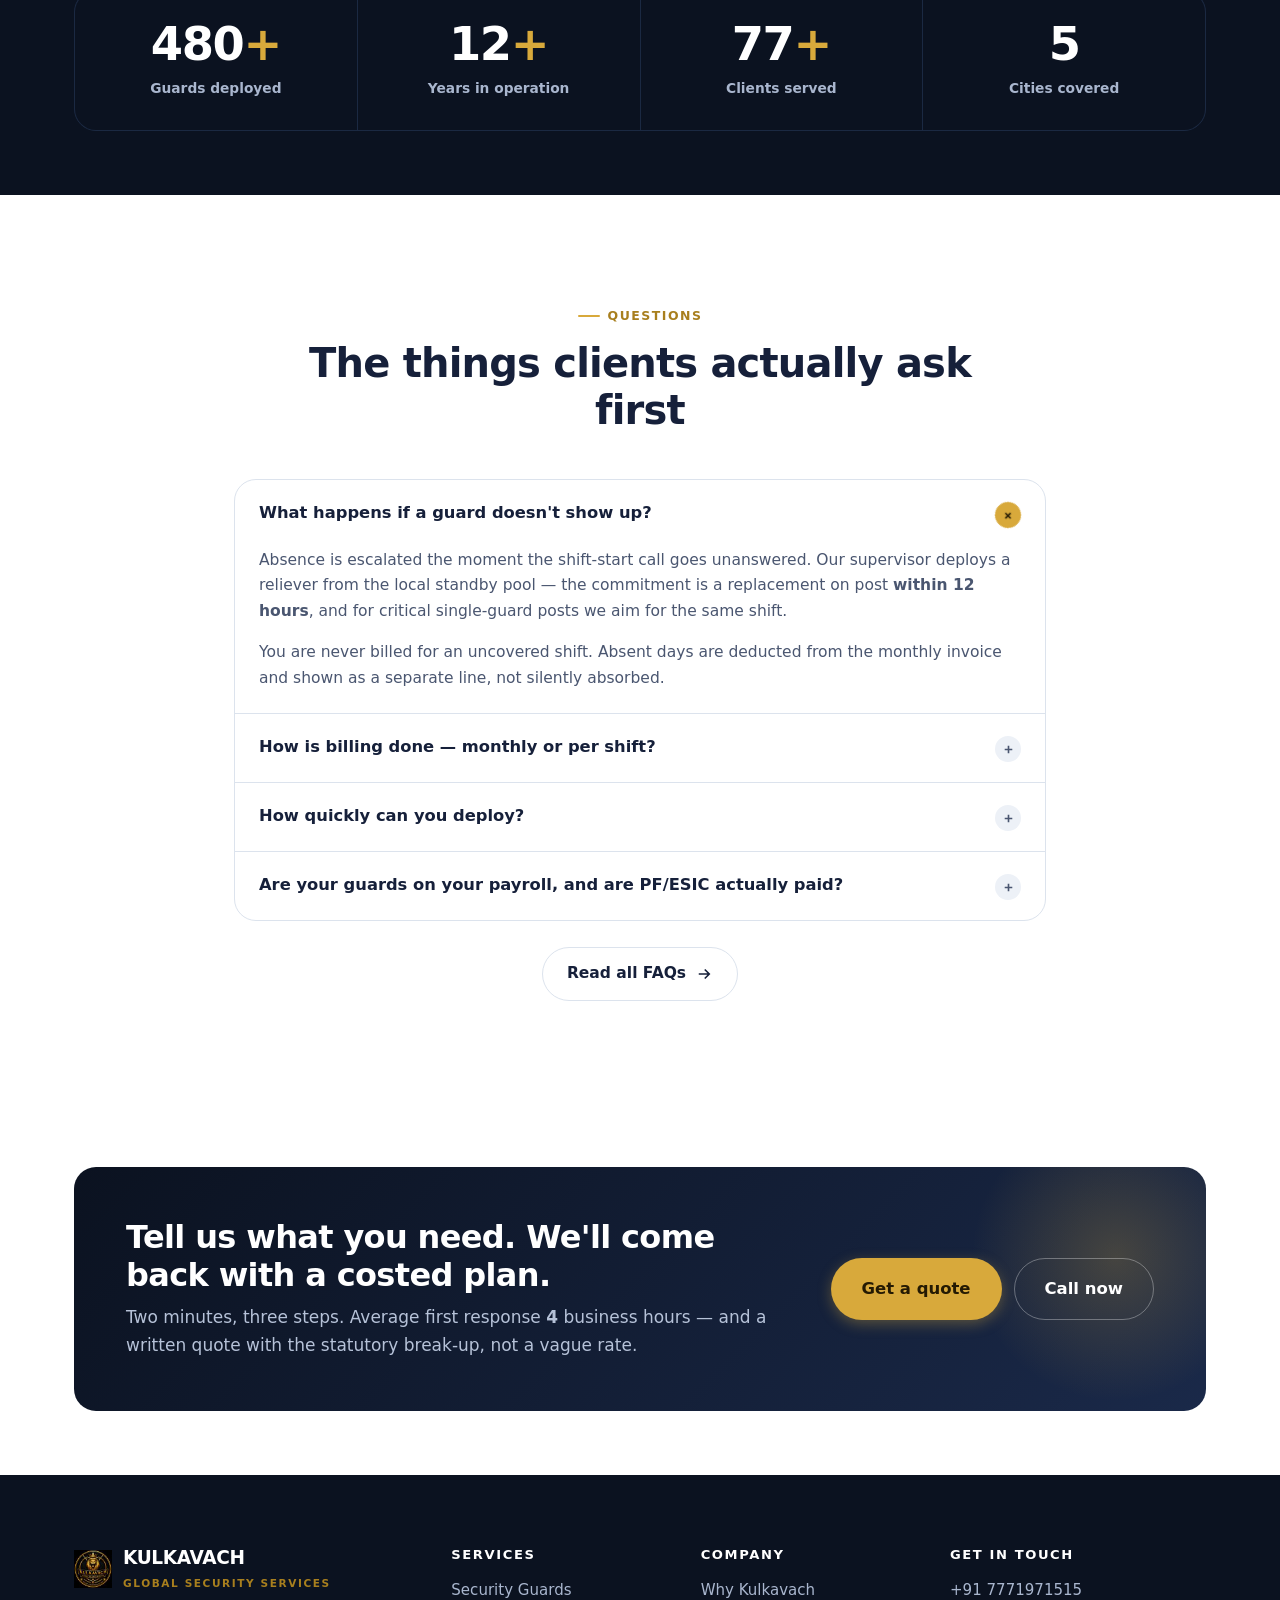
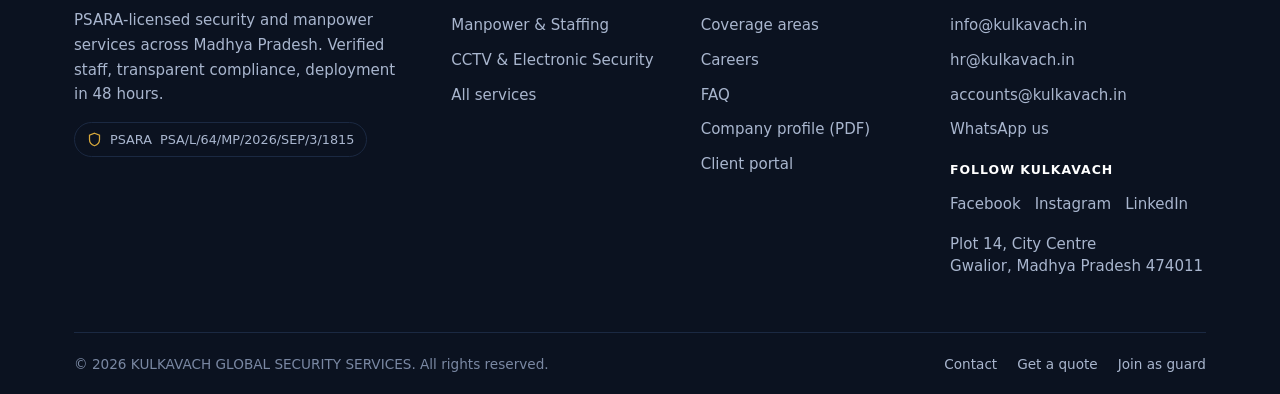
==== commit 803f031a: "Normalize footer contact and social links" ====
--- a/index.html
+++ b/index.html
@@ -477,20 +477,10 @@
         <h4>Get in touch</h4>
         <ul>
           <li><a data-kv-href="tel:contact.phonePrimary" href="#"><span data-kv="contact.phonePrimary">—</span></a></li>
-          <li><a data-kv-href="mailto:contact.email" href="#"><span data-kv="contact.email">—</span></a></li>
-          <li><a data-kv-href="mailto:contact.email" href="#"><span data-kv="contact.email">info@kulkavach.in</span></a></li>
-          <li><a data-kv-href="mailto:contact.emailHR" href="#"><span data-kv="contact.emailHR">hr@kulkavach.in</span></a></li>
-          <li><a data-kv-href="mailto:contact.emailAccounts" href="#"><span data-kv="contact.emailAccounts">accounts@kulkavach.in</span></a></li>
           <li><a data-kv-href="mailto:contact.email" href="#"><span data-kv="contact.email">info@kulkavach.in</span></a></li>
           <li><a data-kv-href="mailto:contact.emailHR" href="#"><span data-kv="contact.emailHR">hr@kulkavach.in</span></a></li>
           <li><a data-kv-href="mailto:contact.emailAccounts" href="#"><span data-kv="contact.emailAccounts">accounts@kulkavach.in</span></a></li>
           <li><a data-kv-href="wa" href="#">WhatsApp us</a></li>
-          <li class="footer__social-heading">Follow Kulkavach</li>
-          <li class="footer__social">
-            <a data-kv-href="contact.social.facebook" href="#" target="_blank" rel="noopener noreferrer" aria-label="Facebook">Facebook</a>
-            <a data-kv-href="contact.social.instagram" href="#" target="_blank" rel="noopener noreferrer" aria-label="Instagram">Instagram</a>
-            <a data-kv-href="contact.social.linkedin" href="#" target="_blank" rel="noopener noreferrer" aria-label="LinkedIn">LinkedIn</a>
-          </li>
           <li class="footer__social-heading">Follow Kulkavach</li>
           <li class="footer__social">
             <a data-kv-href="contact.social.facebook" href="#" target="_blank" rel="noopener noreferrer" aria-label="Facebook">Facebook</a>
--- a/assets/css/style.css
+++ b/assets/css/style.css
@@ -736,6 +736,9 @@
 .footer h4 { color: #fff; font-size: .82rem; letter-spacing: .12em; text-transform: uppercase; margin-bottom: 16px; font-weight: 700; }
 .footer ul { list-style: none; padding: 0; margin: 0; }
 .footer li { margin-bottom: 10px; }
+.footer__social-heading { margin-top: 18px; color: #fff; font-size: .78rem; font-weight: 700; letter-spacing: .08em; text-transform: uppercase; }
+.footer__social { display: flex; flex-wrap: wrap; gap: 8px 14px; }
+.footer__social a { display: inline-flex; align-items: center; min-height: 28px; }
 .footer a { text-decoration: none; color: #A9B6CE; transition: color .15s; }
 .footer a:hover { color: var(--gold); }
 .footer__bottom {
